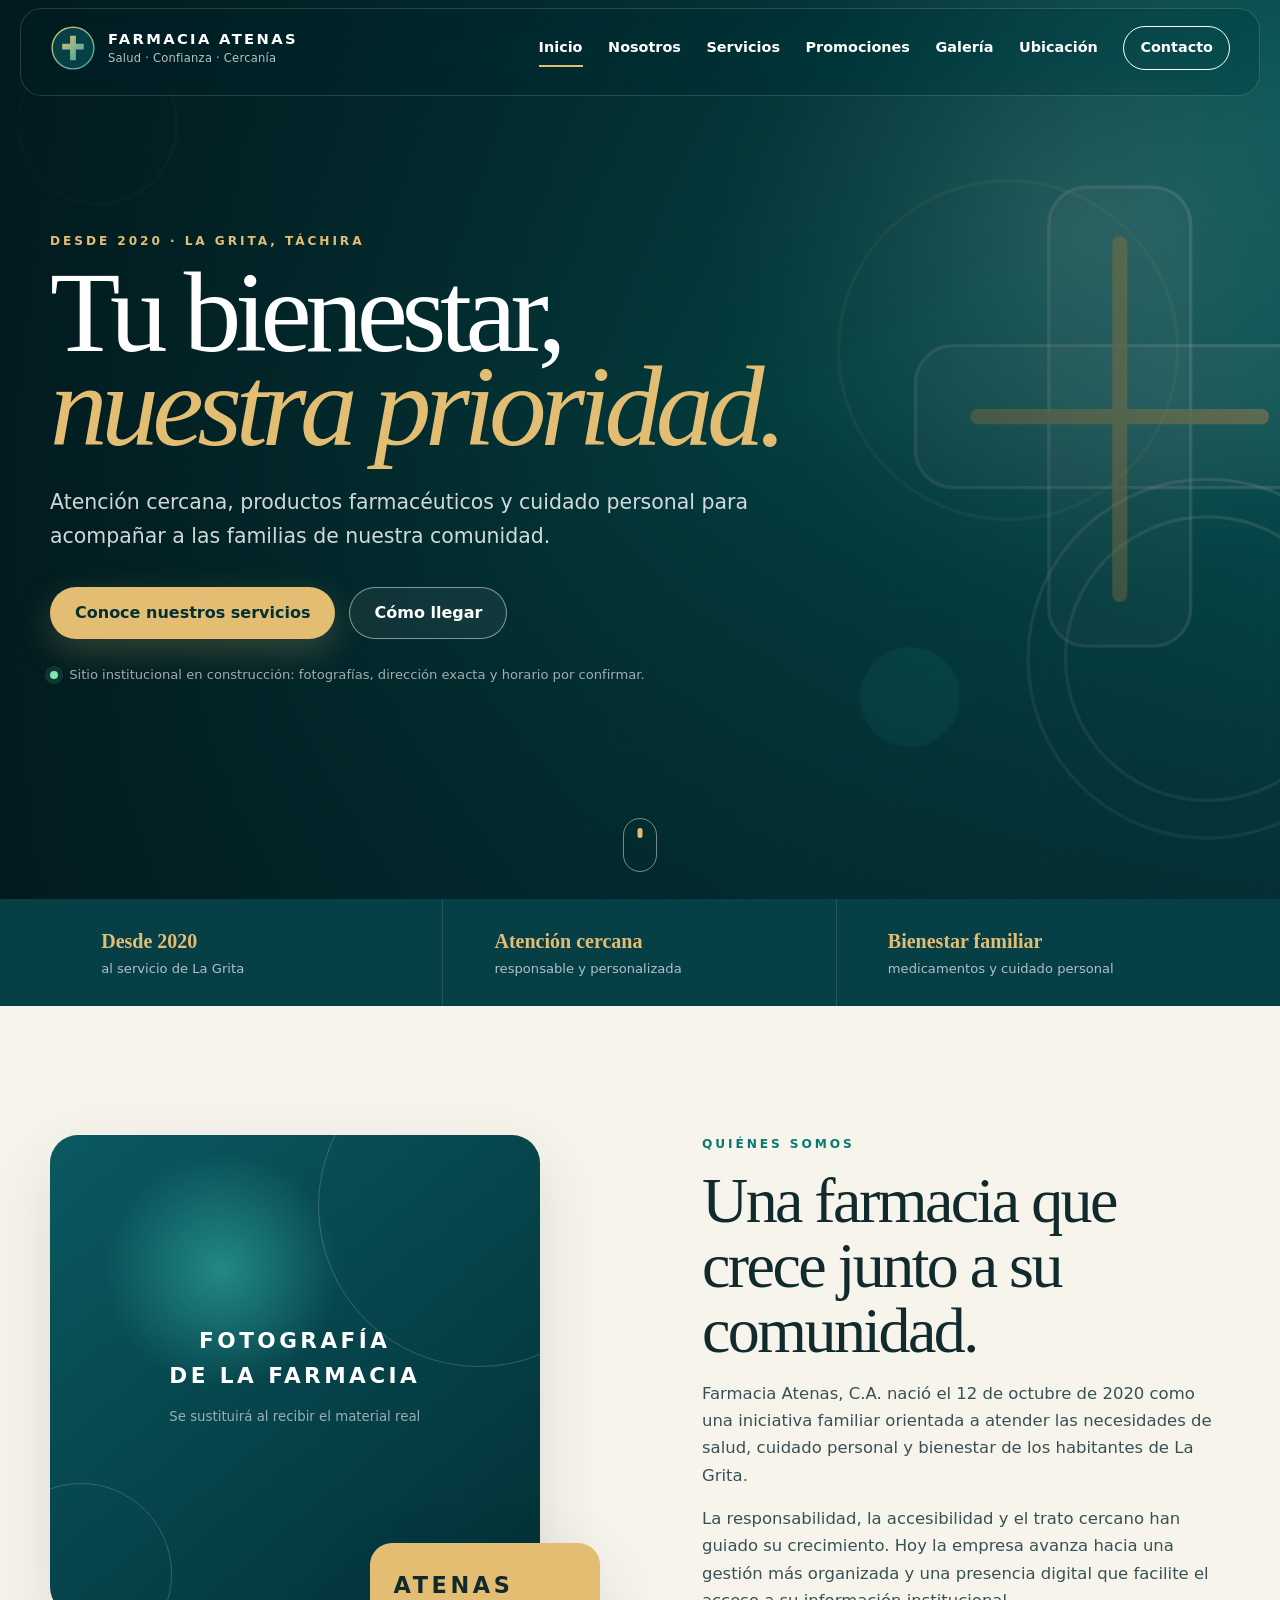
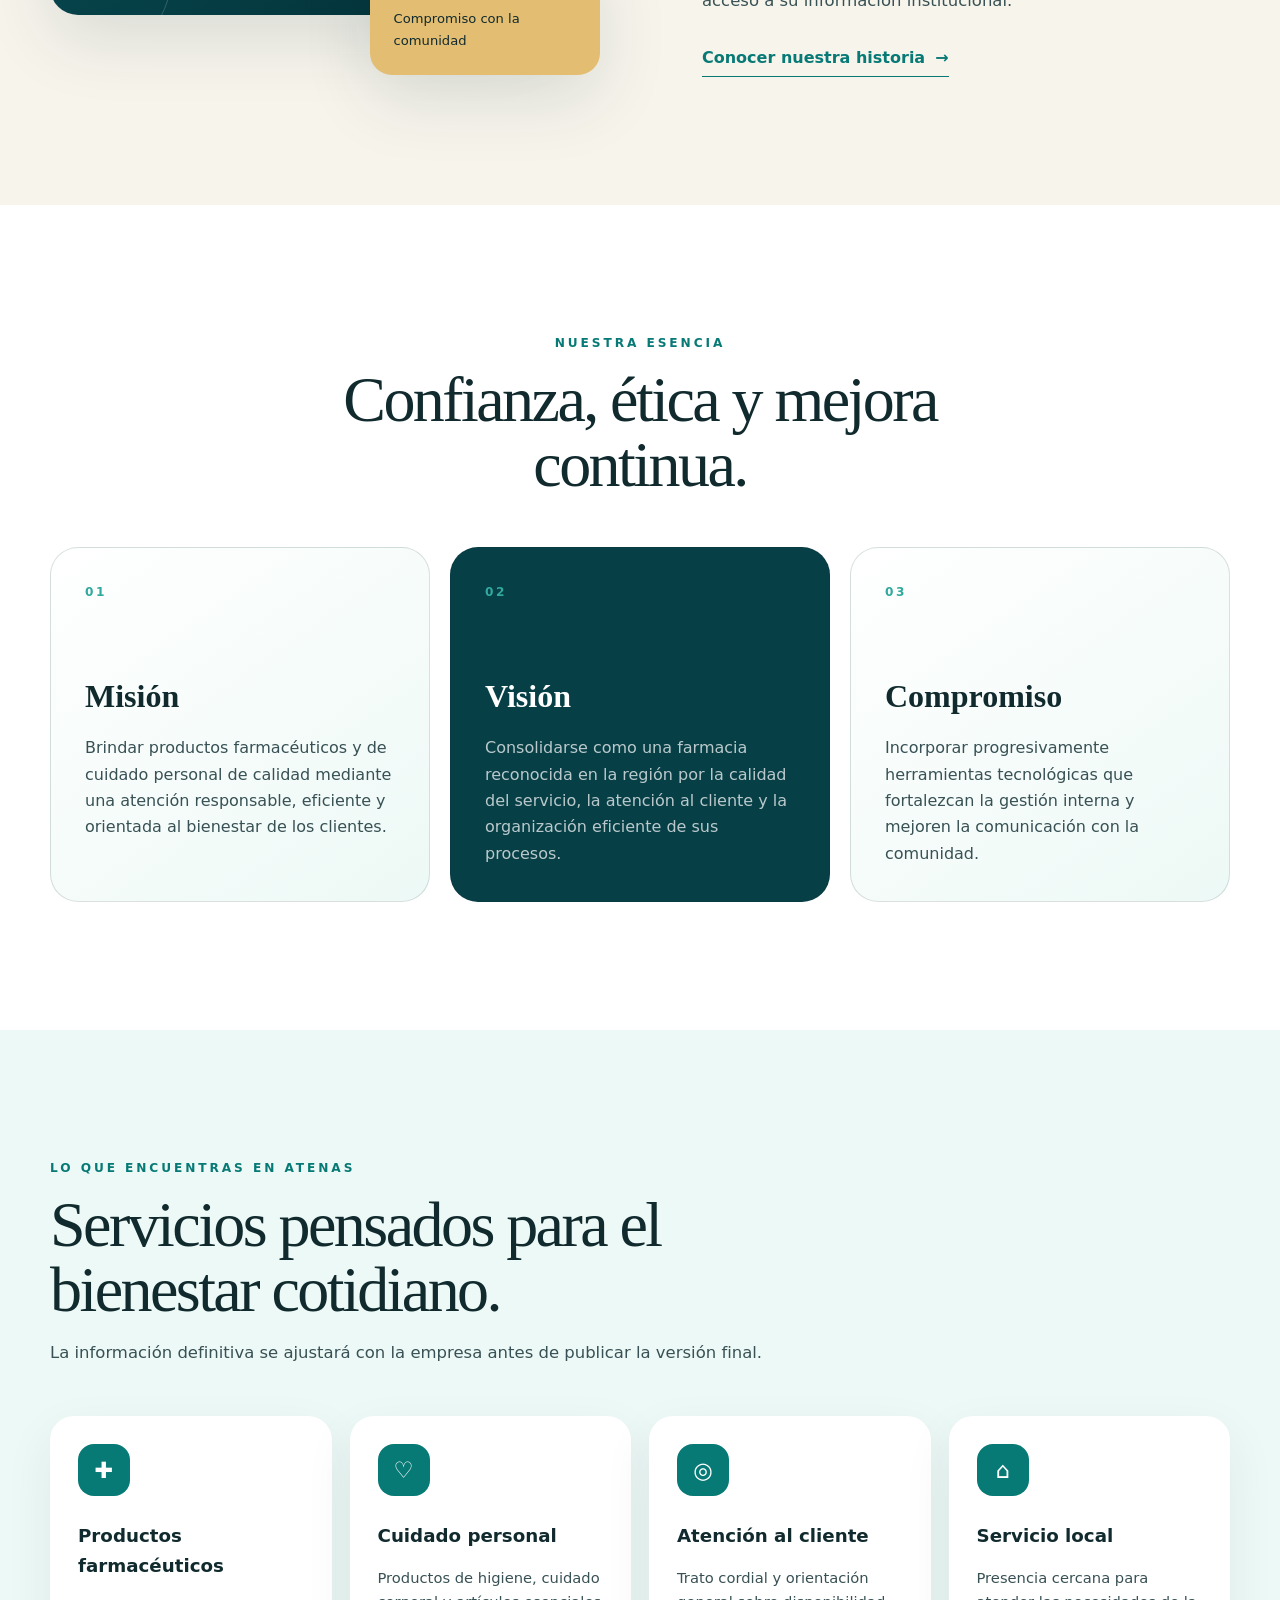
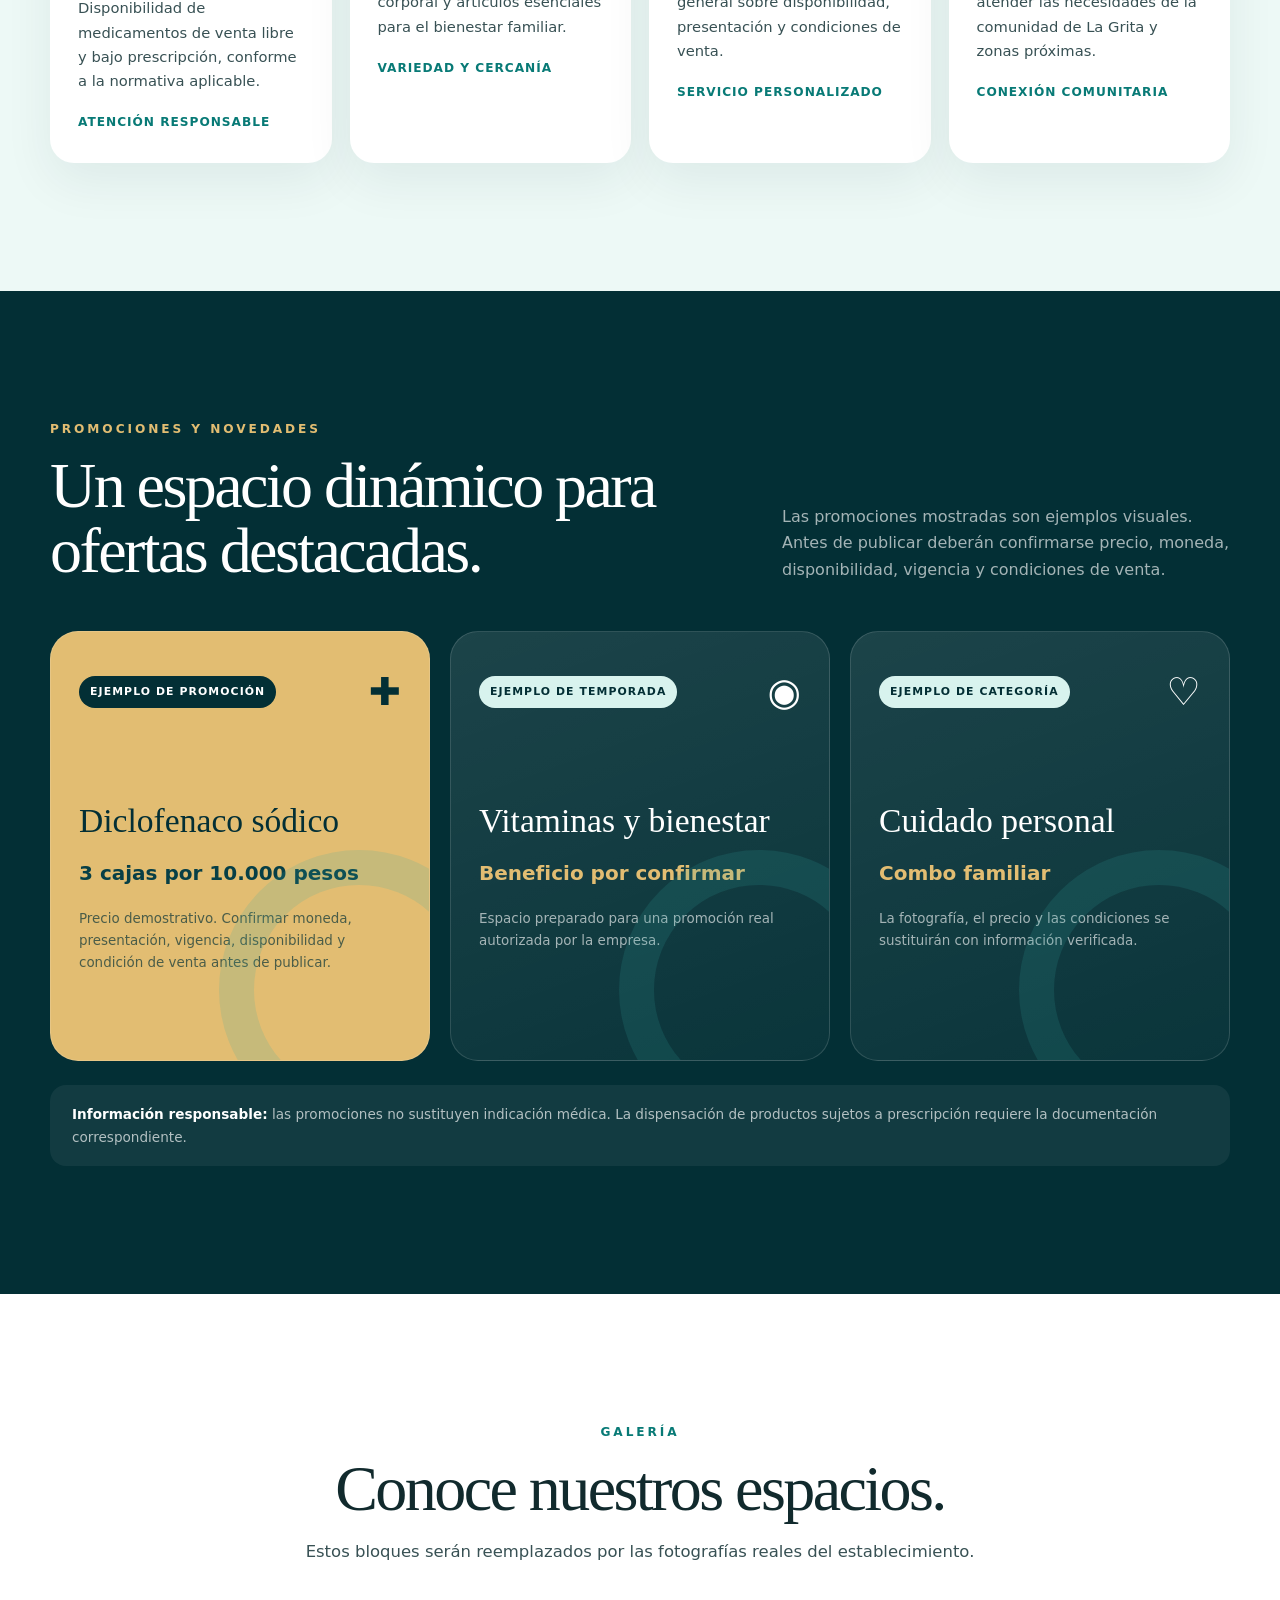
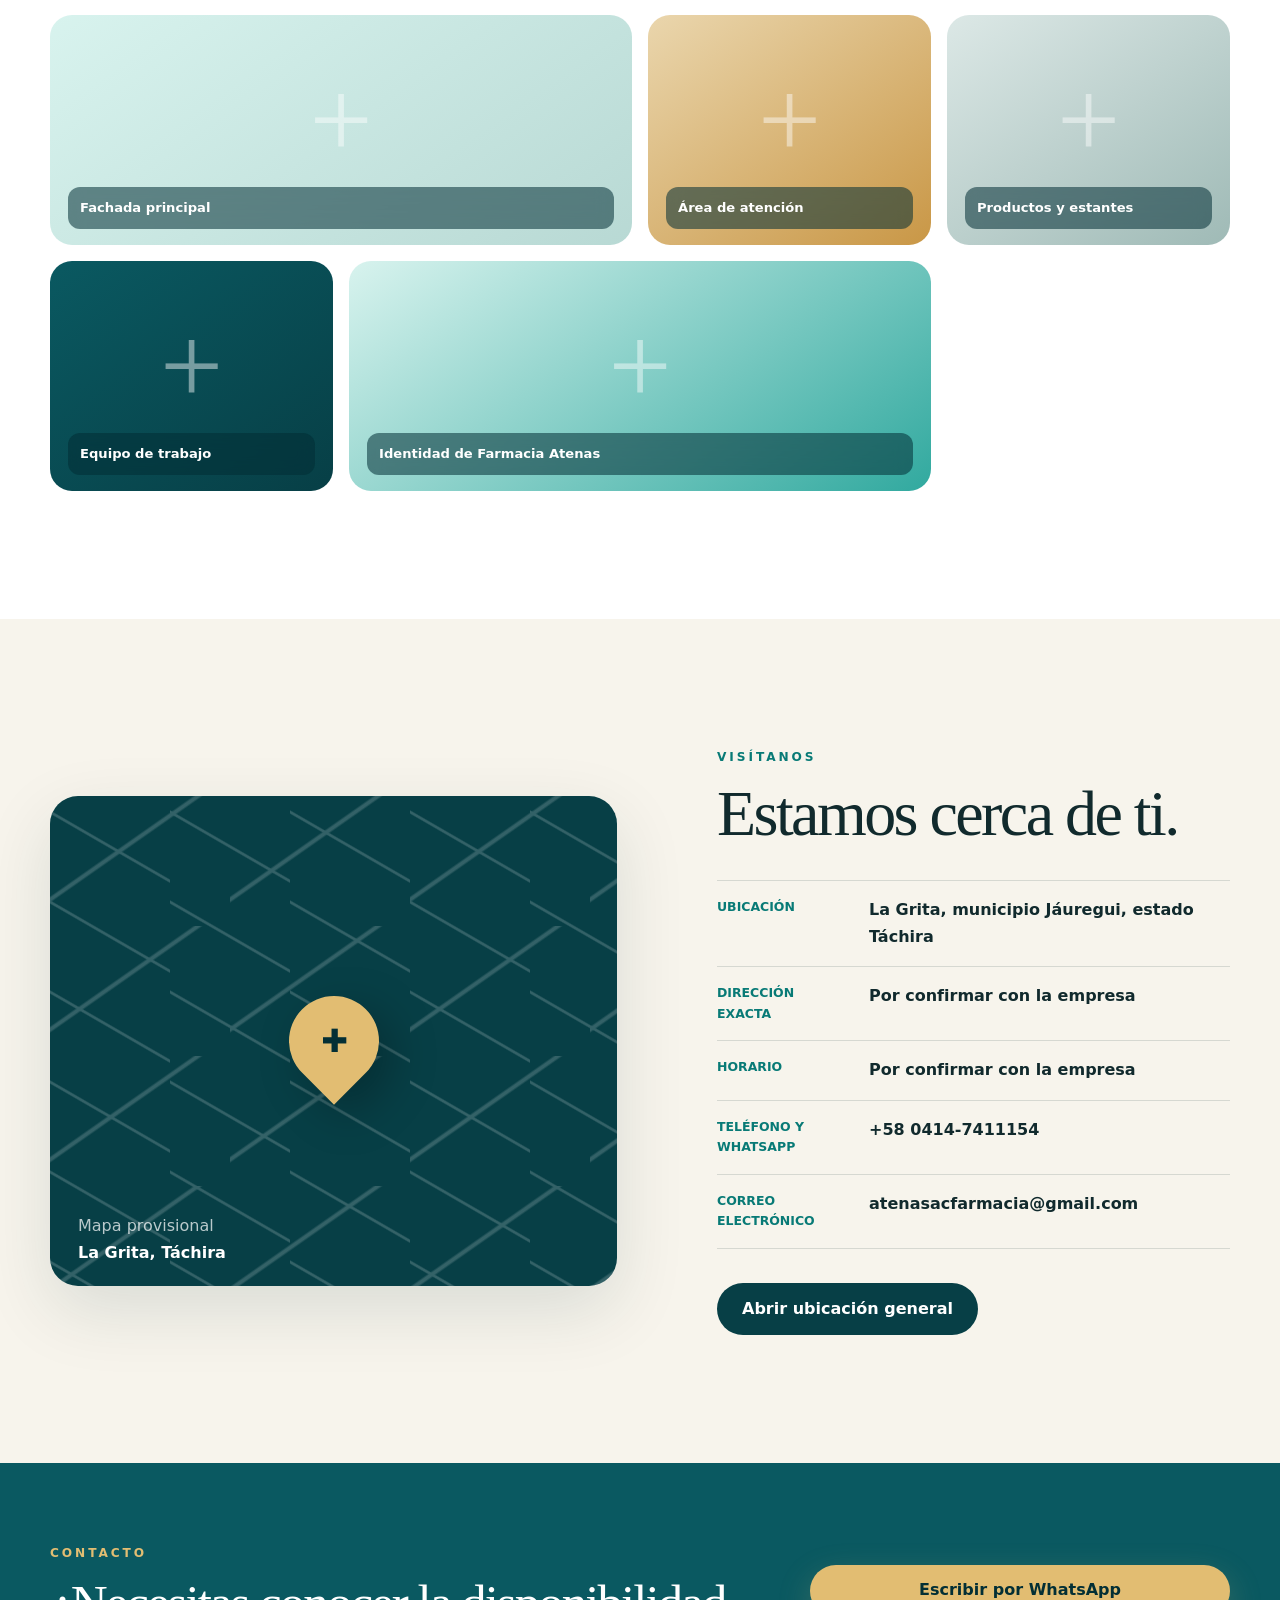
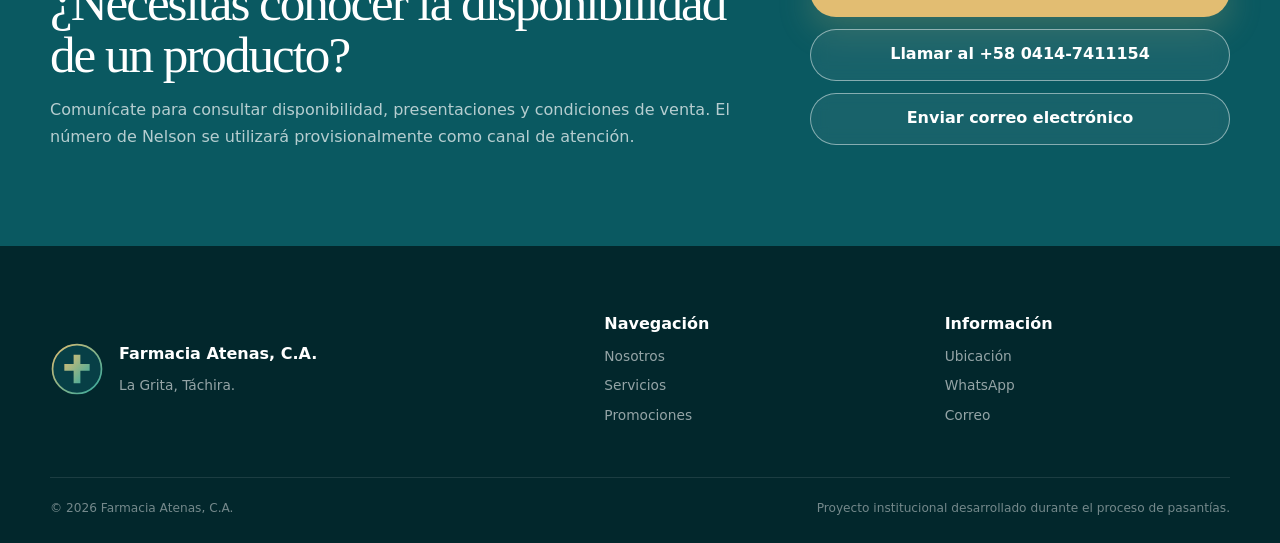
==== index.html @ 173d60fc "Construir sitio institucional de Farmacia Atenas" ====
<!doctype html>
<html lang="es">
  <head>
    <meta charset="UTF-8" />
    <meta name="viewport" content="width=device-width, initial-scale=1.0" />
    <meta name="theme-color" content="#073f46" />
    <meta name="description" content="Sitio institucional de Farmacia Atenas, C.A., atención cercana y productos para la salud y el bienestar en La Grita, Táchira." />
    <meta property="og:title" content="Farmacia Atenas, C.A." />
    <meta property="og:description" content="Salud, confianza y atención cerca de ti." />
    <meta property="og:type" content="website" />
    <meta property="og:image" content="assets/hero-placeholder.svg" />
    <link rel="icon" href="assets/favicon.svg" type="image/svg+xml" />
    <link rel="manifest" href="manifest.webmanifest" />
    <link rel="stylesheet" href="css/styles.css" />
    <script type="module" src="js/main.js"></script>
    <title>Farmacia Atenas, C.A. | La Grita, Táchira</title>
  </head>
  <body>
    <a class="skip-link" href="#contenido">Saltar al contenido</a>

    <header class="site-header" id="siteHeader">
      <div class="nav-shell container">
        <a class="brand" href="#inicio" aria-label="Farmacia Atenas, inicio">
          <img src="assets/logo.svg" alt="" width="46" height="46" />
          <span>
            <strong>FARMACIA ATENAS</strong>
            <small>Salud · Confianza · Cercanía</small>
          </span>
        </a>

        <button class="menu-toggle" id="menuToggle" type="button" aria-expanded="false" aria-controls="mainNav">
          <span class="sr-only">Abrir menú</span>
          <span></span><span></span><span></span>
        </button>

        <nav class="main-nav" id="mainNav" aria-label="Navegación principal">
          <a href="#inicio">Inicio</a>
          <a href="#nosotros">Nosotros</a>
          <a href="#servicios">Servicios</a>
          <a href="#promociones">Promociones</a>
          <a href="#galeria">Galería</a>
          <a href="#ubicacion">Ubicación</a>
          <a class="nav-cta" href="#contacto">Contacto</a>
        </nav>
      </div>
    </header>

    <main id="contenido">
      <section class="hero" id="inicio" aria-labelledby="heroTitle">
        <video class="hero-video" id="heroVideo" muted loop playsinline aria-hidden="true"></video>
        <img class="hero-poster" id="heroPoster" src="assets/hero-placeholder.svg" alt="Composición visual provisional para la portada de Farmacia Atenas" />
        <div class="hero-overlay"></div>
        <div class="hero-orb hero-orb-one"></div>
        <div class="hero-orb hero-orb-two"></div>

        <div class="hero-content container reveal">
          <p class="eyebrow">DESDE 2020 · LA GRITA, TÁCHIRA</p>
          <h1 id="heroTitle">Tu bienestar,<br /><em>nuestra prioridad.</em></h1>
          <p class="hero-copy">
            Atención cercana, productos farmacéuticos y cuidado personal para acompañar a las familias de nuestra comunidad.
          </p>
          <div class="hero-actions">
            <a class="button button-primary" href="#servicios">Conoce nuestros servicios</a>
            <a class="button button-ghost" href="#ubicacion">Cómo llegar</a>
          </div>
          <p class="hero-note"><span class="live-dot"></span> Sitio institucional en construcción: fotografías, dirección exacta y horario por confirmar.</p>
        </div>

        <a class="scroll-indicator" href="#confianza" aria-label="Continuar al contenido">
          <span></span>
        </a>
      </section>

      <section class="trust-strip" id="confianza" aria-label="Datos destacados">
        <div class="container trust-grid">
          <div><strong>Desde 2020</strong><span>al servicio de La Grita</span></div>
          <div><strong>Atención cercana</strong><span>responsable y personalizada</span></div>
          <div><strong>Bienestar familiar</strong><span>medicamentos y cuidado personal</span></div>
        </div>
      </section>

      <section class="section about" id="nosotros">
        <div class="container split-layout">
          <div class="about-visual reveal" aria-label="Espacio reservado para fotografía de la farmacia">
            <div class="visual-card visual-card-main">
              <span>FOTOGRAFÍA<br />DE LA FARMACIA</span>
              <small>Se sustituirá al recibir el material real</small>
            </div>
            <div class="visual-badge">
              <strong>ATENAS</strong>
              <span>Compromiso con la comunidad</span>
            </div>
          </div>

          <div class="section-copy reveal">
            <p class="eyebrow dark">QUIÉNES SOMOS</p>
            <h2>Una farmacia que crece junto a su comunidad.</h2>
            <p>
              Farmacia Atenas, C.A. nació el 12 de octubre de 2020 como una iniciativa familiar orientada a atender las necesidades de salud, cuidado personal y bienestar de los habitantes de La Grita.
            </p>
            <p>
              La responsabilidad, la accesibilidad y el trato cercano han guiado su crecimiento. Hoy la empresa avanza hacia una gestión más organizada y una presencia digital que facilite el acceso a su información institucional.
            </p>
            <a class="text-link" href="#historia">Conocer nuestra historia <span aria-hidden="true">→</span></a>
          </div>
        </div>
      </section>

      <section class="section story-section" id="historia">
        <div class="container">
          <div class="section-heading centered reveal">
            <p class="eyebrow dark">NUESTRA ESENCIA</p>
            <h2>Confianza, ética y mejora continua.</h2>
          </div>
          <div class="values-grid">
            <article class="value-card reveal">
              <span class="card-number">01</span>
              <h3>Misión</h3>
              <p>Brindar productos farmacéuticos y de cuidado personal de calidad mediante una atención responsable, eficiente y orientada al bienestar de los clientes.</p>
            </article>
            <article class="value-card reveal">
              <span class="card-number">02</span>
              <h3>Visión</h3>
              <p>Consolidarse como una farmacia reconocida en la región por la calidad del servicio, la atención al cliente y la organización eficiente de sus procesos.</p>
            </article>
            <article class="value-card reveal">
              <span class="card-number">03</span>
              <h3>Compromiso</h3>
              <p>Incorporar progresivamente herramientas tecnológicas que fortalezcan la gestión interna y mejoren la comunicación con la comunidad.</p>
            </article>
          </div>
        </div>
      </section>

      <section class="section services" id="servicios">
        <div class="container">
          <div class="section-heading reveal">
            <p class="eyebrow dark">LO QUE ENCUENTRAS EN ATENAS</p>
            <h2>Servicios pensados para el bienestar cotidiano.</h2>
            <p>La información definitiva se ajustará con la empresa antes de publicar la versión final.</p>
          </div>

          <div class="service-grid">
            <article class="service-card reveal">
              <div class="service-icon" aria-hidden="true">✚</div>
              <h3>Productos farmacéuticos</h3>
              <p>Disponibilidad de medicamentos de venta libre y bajo prescripción, conforme a la normativa aplicable.</p>
              <span>Atención responsable</span>
            </article>
            <article class="service-card reveal">
              <div class="service-icon" aria-hidden="true">♡</div>
              <h3>Cuidado personal</h3>
              <p>Productos de higiene, cuidado corporal y artículos esenciales para el bienestar familiar.</p>
              <span>Variedad y cercanía</span>
            </article>
            <article class="service-card reveal">
              <div class="service-icon" aria-hidden="true">◎</div>
              <h3>Atención al cliente</h3>
              <p>Trato cordial y orientación general sobre disponibilidad, presentación y condiciones de venta.</p>
              <span>Servicio personalizado</span>
            </article>
            <article class="service-card reveal">
              <div class="service-icon" aria-hidden="true">⌂</div>
              <h3>Servicio local</h3>
              <p>Presencia cercana para atender las necesidades de la comunidad de La Grita y zonas próximas.</p>
              <span>Conexión comunitaria</span>
            </article>
          </div>
        </div>
      </section>

      <section class="section promotions" id="promociones">
        <div class="container">
          <div class="promo-heading reveal">
            <div>
              <p class="eyebrow">PROMOCIONES Y NOVEDADES</p>
              <h2>Un espacio dinámico para ofertas destacadas.</h2>
            </div>
            <p>Las promociones mostradas son ejemplos visuales. Antes de publicar deberán confirmarse precio, moneda, disponibilidad, vigencia y condiciones de venta.</p>
          </div>

          <div class="promo-grid" id="promoGrid" aria-live="polite"></div>

          <div class="promo-disclaimer reveal">
            <strong>Información responsable:</strong> las promociones no sustituyen indicación médica. La dispensación de productos sujetos a prescripción requiere la documentación correspondiente.
          </div>
        </div>
      </section>

      <section class="section gallery" id="galeria">
        <div class="container">
          <div class="section-heading centered reveal">
            <p class="eyebrow dark">GALERÍA</p>
            <h2>Conoce nuestros espacios.</h2>
            <p>Estos bloques serán reemplazados por las fotografías reales del establecimiento.</p>
          </div>
          <div class="gallery-grid">
            <figure class="gallery-item gallery-item-wide reveal"><span>Fachada principal</span></figure>
            <figure class="gallery-item reveal"><span>Área de atención</span></figure>
            <figure class="gallery-item reveal"><span>Productos y estantes</span></figure>
            <figure class="gallery-item reveal"><span>Equipo de trabajo</span></figure>
            <figure class="gallery-item gallery-item-wide reveal"><span>Identidad de Farmacia Atenas</span></figure>
          </div>
        </div>
      </section>

      <section class="section location" id="ubicacion">
        <div class="container location-grid">
          <div class="map-card reveal">
            <div class="map-lines"></div>
            <div class="map-pin" aria-hidden="true"><span>✚</span></div>
            <p>Mapa provisional<br /><strong>La Grita, Táchira</strong></p>
          </div>
          <div class="section-copy reveal">
            <p class="eyebrow dark">VISÍTANOS</p>
            <h2>Estamos cerca de ti.</h2>
            <div class="contact-list">
              <div><span>Ubicación</span><strong>La Grita, municipio Jáuregui, estado Táchira</strong></div>
              <div><span>Dirección exacta</span><strong>Por confirmar con la empresa</strong></div>
              <div><span>Horario</span><strong>Por confirmar con la empresa</strong></div>
              <div><span>Teléfono y WhatsApp</span><strong>+58 0414-7411154</strong></div>
              <div><span>Correo electrónico</span><strong>atenasacfarmacia@gmail.com</strong></div>
            </div>
            <a class="button button-dark" href="https://www.google.com/maps/search/?api=1&query=La+Grita+Tachira" target="_blank" rel="noopener noreferrer">Abrir ubicación general</a>
          </div>
        </div>
      </section>

      <section class="contact-cta" id="contacto">
        <div class="container contact-cta-inner reveal">
          <div>
            <p class="eyebrow">CONTACTO</p>
            <h2>¿Necesitas conocer la disponibilidad de un producto?</h2>
            <p>Comunícate para consultar disponibilidad, presentaciones y condiciones de venta. El número de Nelson se utilizará provisionalmente como canal de atención.</p>
          </div>
          <div class="contact-actions">
            <a class="button button-primary" href="https://wa.me/584147411154?text=Hola%20Farmacia%20Atenas%2C%20deseo%20consultar%20la%20disponibilidad%20de%20un%20producto." target="_blank" rel="noopener noreferrer">Escribir por WhatsApp</a>
            <a class="button button-ghost" href="tel:+584147411154">Llamar al +58 0414-7411154</a>
            <a class="button button-ghost" href="mailto:atenasacfarmacia@gmail.com">Enviar correo electrónico</a>
          </div>
        </div>
      </section>
    </main>

    <footer class="site-footer">
      <div class="container footer-grid">
        <div class="footer-brand">
          <img src="assets/logo.svg" alt="" width="54" height="54" />
          <div><strong>Farmacia Atenas, C.A.</strong><span>La Grita, Táchira.</span></div>
        </div>
        <div>
          <strong>Navegación</strong>
          <a href="#nosotros">Nosotros</a><a href="#servicios">Servicios</a><a href="#promociones">Promociones</a>
        </div>
        <div>
          <strong>Información</strong>
          <a href="#ubicacion">Ubicación</a><a href="https://wa.me/584147411154" target="_blank" rel="noopener noreferrer">WhatsApp</a><a href="mailto:atenasacfarmacia@gmail.com">Correo</a>
        </div>
      </div>
      <div class="container footer-bottom">
        <span>© <span id="currentYear"></span> Farmacia Atenas, C.A.</span>
        <span>Proyecto institucional desarrollado durante el proceso de pasantías.</span>
      </div>
    </footer>

  </body>
</html>
---- css/styles.css ----
:root {
  --ink: #112a2d;
  --ink-soft: #385154;
  --green-950: #032f35;
  --green-900: #073f46;
  --green-800: #0a5961;
  --green-700: #087a76;
  --green-500: #31a99f;
  --mint: #d8f3ee;
  --mint-soft: #edf9f6;
  --cream: #f7f4ec;
  --gold: #e2bd72;
  --white: #ffffff;
  --line: rgba(17, 42, 45, 0.14);
  --shadow: 0 24px 70px rgba(3, 47, 53, 0.12);
  --radius: 28px;
  --container: min(1180px, calc(100% - 40px));
}

* { box-sizing: border-box; }
html { scroll-behavior: smooth; }
body {
  margin: 0;
  color: var(--ink);
  background: var(--cream);
  font-family: Inter, ui-sans-serif, system-ui, -apple-system, BlinkMacSystemFont, "Segoe UI", sans-serif;
  line-height: 1.65;
  -webkit-font-smoothing: antialiased;
}
img, video { display: block; max-width: 100%; }
a { color: inherit; text-decoration: none; }
button, input, textarea { font: inherit; }
button { color: inherit; }

.container { width: var(--container); margin-inline: auto; }
.sr-only { position: absolute; width: 1px; height: 1px; padding: 0; margin: -1px; overflow: hidden; clip: rect(0, 0, 0, 0); white-space: nowrap; border: 0; }
.skip-link { position: fixed; left: 16px; top: -60px; z-index: 1000; padding: 10px 16px; background: var(--white); color: var(--green-950); border-radius: 10px; transition: top .2s; }
.skip-link:focus { top: 16px; }

.site-header {
  position: fixed;
  inset: 0 0 auto;
  z-index: 100;
  padding: 18px 0;
  color: var(--white);
  transition: background .3s ease, box-shadow .3s ease, padding .3s ease;
}
.site-header::before {
  content: "";
  position: absolute;
  inset: 8px max(12px, calc((100vw - 1240px) / 2)) 0;
  z-index: -1;
  border: 1px solid rgba(255, 255, 255, .15);
  border-radius: 22px;
  background: rgba(4, 31, 35, .20);
  backdrop-filter: blur(18px) saturate(120%);
  -webkit-backdrop-filter: blur(18px) saturate(120%);
  transition: all .3s ease;
}
.site-header.scrolled { padding: 8px 0; color: var(--ink); }
.site-header.scrolled::before { inset: 0; border-radius: 0; border: 0; background: rgba(247, 244, 236, .94); box-shadow: 0 10px 30px rgba(3, 47, 53, .08); }
.nav-shell { min-height: 60px; display: flex; align-items: center; justify-content: space-between; gap: 28px; }
.brand { display: inline-flex; align-items: center; gap: 12px; min-width: max-content; }
.brand img { width: 46px; height: 46px; }
.brand span { display: grid; line-height: 1.15; }
.brand strong { font-size: .92rem; letter-spacing: .16em; }
.brand small { margin-top: 4px; opacity: .72; font-size: .72rem; letter-spacing: .02em; }
.main-nav { display: flex; align-items: center; gap: clamp(14px, 2vw, 26px); font-size: .9rem; font-weight: 650; }
.main-nav a { position: relative; padding: 10px 0; }
.main-nav a:not(.nav-cta)::after { content: ""; position: absolute; left: 0; right: 100%; bottom: 3px; height: 2px; background: var(--gold); transition: right .25s ease; }
.main-nav a:hover::after, .main-nav a:focus-visible::after, .main-nav a.active::after { right: 0; }
.nav-cta { padding: 9px 16px !important; border: 1px solid currentColor; border-radius: 999px; }
.menu-toggle { display: none; width: 44px; height: 44px; border: 1px solid currentColor; border-radius: 12px; background: transparent; align-items: center; justify-content: center; flex-direction: column; gap: 5px; }
.menu-toggle span:not(.sr-only) { width: 20px; height: 2px; background: currentColor; transition: transform .2s, opacity .2s; }

.hero {
  position: relative;
  min-height: 100svh;
  display: grid;
  align-items: center;
  overflow: hidden;
  isolation: isolate;
  color: var(--white);
  background: var(--green-950);
}
.hero-video, .hero-poster, .hero-overlay { position: absolute; inset: 0; width: 100%; height: 100%; }
.hero-video, .hero-poster { object-fit: cover; }
.hero-video { z-index: -4; opacity: 0; transition: opacity .8s ease; }
.hero-video.ready { opacity: 1; }
.hero-poster { z-index: -5; }
.hero-overlay { z-index: -3; background: linear-gradient(90deg, rgba(2, 25, 29, .96) 0%, rgba(2, 35, 39, .80) 45%, rgba(2, 35, 39, .45) 100%), linear-gradient(0deg, rgba(2, 25, 29, .52), transparent 55%); }
.hero-orb { position: absolute; z-index: -2; border-radius: 50%; filter: blur(1px); opacity: .6; animation: float 8s ease-in-out infinite; }
.hero-orb-one { width: 340px; height: 340px; right: 8%; top: 20%; border: 1px solid rgba(226, 189, 114, .35); }
.hero-orb-two { width: 100px; height: 100px; right: 25%; bottom: 17%; background: rgba(49, 169, 159, .15); animation-delay: -3s; }
.hero-content { padding-top: 120px; padding-bottom: 90px; }
.eyebrow { margin: 0 0 14px; color: var(--gold); font-size: .76rem; font-weight: 800; letter-spacing: .24em; }
.eyebrow.dark { color: var(--green-700); }
.hero h1 { max-width: 860px; margin: 0; font-family: Georgia, "Times New Roman", serif; font-size: clamp(4rem, 9vw, 8.4rem); font-weight: 400; line-height: .82; letter-spacing: -.055em; }
.hero h1 em { color: var(--gold); font-weight: 400; }
.hero-copy { max-width: 700px; margin: 32px 0 0; font-size: clamp(1rem, 1.6vw, 1.28rem); color: rgba(255, 255, 255, .82); }
.hero-actions { display: flex; flex-wrap: wrap; gap: 14px; margin-top: 34px; }
.button { display: inline-flex; align-items: center; justify-content: center; min-height: 52px; padding: 0 24px; border: 1px solid transparent; border-radius: 999px; font-weight: 800; cursor: pointer; transition: transform .2s ease, box-shadow .2s ease, background .2s ease; }
.button:hover { transform: translateY(-2px); }
.button-primary { color: var(--green-950); background: var(--gold); box-shadow: 0 12px 34px rgba(226, 189, 114, .22); }
.button-ghost { color: var(--white); border-color: rgba(255, 255, 255, .48); background: rgba(255, 255, 255, .06); backdrop-filter: blur(8px); }
.button-dark { color: var(--white); background: var(--green-900); }
.hero-note { margin-top: 25px; color: rgba(255, 255, 255, .62); font-size: .82rem; }
.live-dot { display: inline-block; width: 8px; height: 8px; margin-right: 7px; border-radius: 50%; background: #7ce9b4; box-shadow: 0 0 0 5px rgba(124, 233, 180, .12); }
.scroll-indicator { position: absolute; left: 50%; bottom: 28px; width: 34px; height: 54px; border: 1px solid rgba(255, 255, 255, .45); border-radius: 999px; transform: translateX(-50%); }
.scroll-indicator span { position: absolute; top: 9px; left: 50%; width: 5px; height: 10px; border-radius: 8px; background: var(--gold); transform: translateX(-50%); animation: scroll 1.8s ease-in-out infinite; }

.trust-strip { position: relative; z-index: 3; margin-top: -1px; color: var(--white); background: var(--green-900); }
.trust-grid { display: grid; grid-template-columns: repeat(3, 1fr); }
.trust-grid div { padding: 26px clamp(20px, 4vw, 55px); border-right: 1px solid rgba(255, 255, 255, .12); }
.trust-grid div:last-child { border-right: 0; }
.trust-grid strong, .trust-grid span { display: block; }
.trust-grid strong { color: var(--gold); font-family: Georgia, serif; font-size: 1.25rem; }
.trust-grid span { color: rgba(255, 255, 255, .68); font-size: .82rem; }

.section { padding: clamp(80px, 10vw, 135px) 0; }
.split-layout { display: grid; grid-template-columns: 1.02fr .98fr; align-items: center; gap: clamp(55px, 8vw, 110px); }
.about { background: var(--cream); }
.about-visual { position: relative; min-height: 540px; }
.visual-card { position: absolute; display: grid; place-content: center; text-align: center; border-radius: var(--radius); }
.visual-card-main { inset: 0 60px 60px 0; overflow: hidden; color: var(--white); background: radial-gradient(circle at 35% 28%, rgba(49, 169, 159, .65), transparent 25%), linear-gradient(140deg, #0a5961, #032f35); box-shadow: var(--shadow); }
.visual-card-main::before, .visual-card-main::after { content: ""; position: absolute; border-radius: 50%; border: 1px solid rgba(255, 255, 255, .18); }
.visual-card-main::before { width: 320px; height: 320px; right: -100px; top: -90px; }
.visual-card-main::after { width: 180px; height: 180px; left: -60px; bottom: -50px; }
.visual-card-main span { position: relative; font-size: 1.35rem; font-weight: 800; letter-spacing: .16em; }
.visual-card-main small { position: relative; margin-top: 12px; opacity: .58; }
.visual-badge { position: absolute; right: 0; bottom: 0; width: 230px; padding: 24px; border-radius: 22px; background: var(--gold); box-shadow: var(--shadow); }
.visual-badge strong, .visual-badge span { display: block; }
.visual-badge strong { font-size: 1.4rem; letter-spacing: .16em; }
.visual-badge span { margin-top: 4px; font-size: .82rem; }
.section-copy h2, .section-heading h2, .promo-heading h2, .contact-cta h2 { margin: 0; font-family: Georgia, "Times New Roman", serif; font-size: clamp(2.5rem, 5vw, 4.8rem); font-weight: 400; line-height: 1.02; letter-spacing: -.04em; }
.section-copy > p:not(.eyebrow), .section-heading > p:not(.eyebrow) { color: var(--ink-soft); font-size: 1.03rem; }
.text-link { display: inline-flex; gap: 10px; margin-top: 15px; padding-bottom: 4px; border-bottom: 1px solid var(--green-700); color: var(--green-700); font-weight: 800; }
.text-link span { transition: transform .2s ease; }
.text-link:hover span { transform: translateX(5px); }

.story-section { background: var(--white); }
.section-heading { max-width: 780px; margin-bottom: 50px; }
.section-heading.centered { margin-inline: auto; text-align: center; }
.values-grid { display: grid; grid-template-columns: repeat(3, 1fr); gap: 20px; }
.value-card { position: relative; min-height: 330px; padding: 34px; overflow: hidden; border: 1px solid var(--line); border-radius: var(--radius); background: linear-gradient(145deg, var(--white), var(--mint-soft)); }
.value-card:nth-child(2) { color: var(--white); background: var(--green-900); }
.value-card:nth-child(2) p { color: rgba(255, 255, 255, .72); }
.card-number { display: block; color: var(--green-500); font-size: .76rem; font-weight: 900; letter-spacing: .2em; }
.value-card h3 { margin: 68px 0 12px; font-family: Georgia, serif; font-size: 2rem; }
.value-card p { margin: 0; color: var(--ink-soft); }

.services { background: var(--mint-soft); }
.service-grid { display: grid; grid-template-columns: repeat(4, 1fr); gap: 18px; }
.service-card { padding: 28px; border-radius: 24px; background: var(--white); box-shadow: 0 18px 50px rgba(3, 47, 53, .07); transition: transform .25s ease, box-shadow .25s ease; }
.service-card:hover { transform: translateY(-8px); box-shadow: var(--shadow); }
.service-icon { width: 52px; height: 52px; display: grid; place-items: center; border-radius: 16px; color: var(--white); background: var(--green-700); font-size: 1.4rem; }
.service-card h3 { margin: 25px 0 10px; font-size: 1.14rem; }
.service-card p { color: var(--ink-soft); font-size: .92rem; }
.service-card span { color: var(--green-700); font-size: .76rem; font-weight: 850; letter-spacing: .08em; text-transform: uppercase; }

.promotions { color: var(--white); background: var(--green-950); }
.promo-heading { display: grid; grid-template-columns: 1.2fr .8fr; gap: 60px; align-items: end; margin-bottom: 48px; }
.promo-heading > p { margin: 0; color: rgba(255, 255, 255, .64); }
.promo-grid { display: grid; grid-template-columns: repeat(3, 1fr); gap: 20px; }
.promo-card { position: relative; min-height: 430px; padding: 28px; overflow: hidden; border: 1px solid rgba(255, 255, 255, .14); border-radius: var(--radius); background: linear-gradient(160deg, rgba(255, 255, 255, .10), rgba(255, 255, 255, .03)); }
.promo-card.featured { color: var(--green-950); background: var(--gold); }
.promo-card::after { content: ""; position: absolute; width: 210px; height: 210px; right: -70px; bottom: -70px; border-radius: 50%; border: 35px solid rgba(49, 169, 159, .16); }
.promo-top { display: flex; align-items: center; justify-content: space-between; gap: 12px; }
.promo-label { display: inline-flex; padding: 7px 11px; border-radius: 999px; color: var(--green-950); background: var(--mint); font-size: .68rem; font-weight: 900; letter-spacing: .1em; text-transform: uppercase; }
.promo-card.featured .promo-label { color: var(--white); background: var(--green-950); }
.promo-icon { font-size: 2.4rem; }
.promo-card h3 { margin: 70px 0 8px; font-family: Georgia, serif; font-size: 2.1rem; font-weight: 400; }
.promo-offer { margin: 0; color: var(--gold); font-size: 1.25rem; font-weight: 900; }
.promo-card.featured .promo-offer { color: var(--green-900); }
.promo-note { margin-top: 18px; color: rgba(255, 255, 255, .62); font-size: .84rem; }
.promo-card.featured .promo-note { color: rgba(3, 47, 53, .68); }
.promo-disclaimer { margin-top: 24px; padding: 18px 22px; border-radius: 16px; color: rgba(255, 255, 255, .68); background: rgba(255, 255, 255, .06); font-size: .85rem; }
.promo-disclaimer strong { color: var(--white); }

.gallery { background: var(--white); }
.gallery-grid { display: grid; grid-template-columns: repeat(4, 1fr); grid-auto-rows: 230px; gap: 16px; }
.gallery-item { position: relative; margin: 0; overflow: hidden; border-radius: 22px; background: linear-gradient(145deg, var(--mint), #b8d9d4); }
.gallery-item:nth-child(2) { background: linear-gradient(145deg, #ead6ad, #c99746); }
.gallery-item:nth-child(3) { background: linear-gradient(145deg, #dce8e6, #9fbab6); }
.gallery-item:nth-child(4) { background: linear-gradient(145deg, #0a5961, #073f46); }
.gallery-item:nth-child(5) { background: linear-gradient(145deg, #d8f3ee, #31a99f); }
.gallery-item::before { content: "+"; position: absolute; inset: 50% auto auto 50%; transform: translate(-50%, -55%); color: rgba(255, 255, 255, .45); font-family: Georgia, serif; font-size: 7rem; }
.gallery-item span { position: absolute; left: 18px; right: 18px; bottom: 16px; padding: 10px 12px; border-radius: 12px; color: var(--white); background: rgba(3, 47, 53, .55); backdrop-filter: blur(8px); font-size: .82rem; font-weight: 750; }
.gallery-item-wide { grid-column: span 2; }

.location { background: var(--cream); }
.location-grid { display: grid; grid-template-columns: 1.05fr .95fr; gap: clamp(50px, 8vw, 100px); align-items: center; }
.map-card { position: relative; min-height: 490px; display: grid; place-items: center; overflow: hidden; border-radius: var(--radius); color: var(--white); background: var(--green-900); box-shadow: var(--shadow); }
.map-lines { position: absolute; inset: 0; opacity: .18; background-image: linear-gradient(30deg, transparent 45%, #fff 46%, #fff 47%, transparent 48%), linear-gradient(-35deg, transparent 58%, #fff 59%, #fff 60%, transparent 61%); background-size: 120px 90px, 180px 130px; }
.map-pin { position: relative; width: 90px; height: 90px; display: grid; place-items: center; border-radius: 50% 50% 50% 0; transform: rotate(-45deg); color: var(--green-950); background: var(--gold); box-shadow: 0 20px 45px rgba(0, 0, 0, .25); }
.map-pin span { transform: rotate(45deg); font-size: 2rem; }
.map-card p { position: absolute; left: 28px; bottom: 20px; margin: 0; color: rgba(255, 255, 255, .72); }
.map-card strong { color: var(--white); }
.contact-list { display: grid; gap: 0; margin: 34px 0; border-top: 1px solid var(--line); }
.contact-list div { display: grid; grid-template-columns: 130px 1fr; gap: 22px; padding: 16px 0; border-bottom: 1px solid var(--line); }
.contact-list span { color: var(--green-700); font-size: .78rem; font-weight: 850; text-transform: uppercase; }

.contact-cta { padding: 80px 0; color: var(--white); background: var(--green-800); }
.contact-cta-inner { display: grid; grid-template-columns: 1.25fr .75fr; align-items: center; gap: 60px; }
.contact-cta h2 { font-size: clamp(2.2rem, 4vw, 4rem); }
.contact-cta p:not(.eyebrow) { color: rgba(255, 255, 255, .7); }
.contact-actions { display: grid; gap: 12px; }

.site-footer { padding: 65px 0 25px; color: var(--white); background: #02272c; }
.footer-grid { display: grid; grid-template-columns: 1.4fr .8fr .8fr; gap: 55px; }
.footer-brand { display: flex; align-items: center; gap: 15px; }
.footer-brand div, .footer-grid > div:not(.footer-brand) { display: grid; align-content: start; gap: 7px; }
.footer-brand span, .footer-grid a { color: rgba(255, 255, 255, .58); font-size: .86rem; }
.footer-grid a:hover { color: var(--gold); }
.footer-bottom { display: flex; justify-content: space-between; gap: 20px; margin-top: 50px; padding-top: 20px; border-top: 1px solid rgba(255, 255, 255, .10); color: rgba(255, 255, 255, .45); font-size: .76rem; }

.reveal { opacity: 0; transform: translateY(26px); transition: opacity .7s ease, transform .7s ease; }
.reveal.visible { opacity: 1; transform: none; }

@keyframes float { 0%, 100% { transform: translateY(0); } 50% { transform: translateY(-18px); } }
@keyframes scroll { 0% { opacity: 0; transform: translate(-50%, 0); } 40% { opacity: 1; } 100% { opacity: 0; transform: translate(-50%, 22px); } }

@media (max-width: 1050px) {
  .main-nav { position: fixed; top: 78px; left: 20px; right: 20px; display: grid; gap: 0; padding: 18px; border-radius: 20px; color: var(--ink); background: rgba(247, 244, 236, .98); box-shadow: var(--shadow); opacity: 0; pointer-events: none; transform: translateY(-12px); transition: opacity .2s, transform .2s; }
  .main-nav.open { opacity: 1; pointer-events: auto; transform: none; }
  .main-nav a { padding: 12px; }
  .nav-cta { margin-top: 6px; text-align: center; }
  .menu-toggle { display: flex; }
  .menu-toggle[aria-expanded="true"] span:nth-child(2) { transform: translateY(7px) rotate(45deg); }
  .menu-toggle[aria-expanded="true"] span:nth-child(3) { opacity: 0; }
  .menu-toggle[aria-expanded="true"] span:nth-child(4) { transform: translateY(-7px) rotate(-45deg); }
  .service-grid { grid-template-columns: repeat(2, 1fr); }
}

@media (max-width: 800px) {
  :root { --container: min(100% - 28px, 680px); }
  .site-header { padding-top: 10px; }
  .site-header::before { inset: 4px 8px 0; }
  .brand small { display: none; }
  .hero h1 { font-size: clamp(3.4rem, 17vw, 5.8rem); }
  .hero-content { padding-top: 130px; }
  .trust-grid, .split-layout, .promo-heading, .location-grid, .contact-cta-inner { grid-template-columns: 1fr; }
  .trust-grid div { border-right: 0; border-bottom: 1px solid rgba(255, 255, 255, .12); }
  .about-visual { min-height: 430px; }
  .values-grid, .promo-grid { grid-template-columns: 1fr; }
  .value-card { min-height: auto; }
  .value-card h3 { margin-top: 38px; }
  .promo-heading { gap: 20px; }
  .gallery-grid { grid-template-columns: repeat(2, 1fr); }
  .gallery-item-wide { grid-column: span 2; }
  .footer-grid { grid-template-columns: 1fr 1fr; }
  .footer-brand { grid-column: 1 / -1; }
  .footer-bottom { flex-direction: column; }
}

@media (max-width: 540px) {
  .section { padding: 76px 0; }
  .brand strong { font-size: .76rem; }
  .hero-actions, .contact-actions { align-items: stretch; flex-direction: column; }
  .hero-actions .button { width: 100%; }
  .service-grid, .gallery-grid { grid-template-columns: 1fr; }
  .gallery-item-wide { grid-column: span 1; }
  .contact-list div { grid-template-columns: 1fr; gap: 2px; }
  .footer-grid { grid-template-columns: 1fr; }
}

@media (prefers-reduced-motion: reduce) {
  html { scroll-behavior: auto; }
  *, *::before, *::after { animation-duration: .01ms !important; animation-iteration-count: 1 !important; transition-duration: .01ms !important; }
  .reveal { opacity: 1; transform: none; }
}
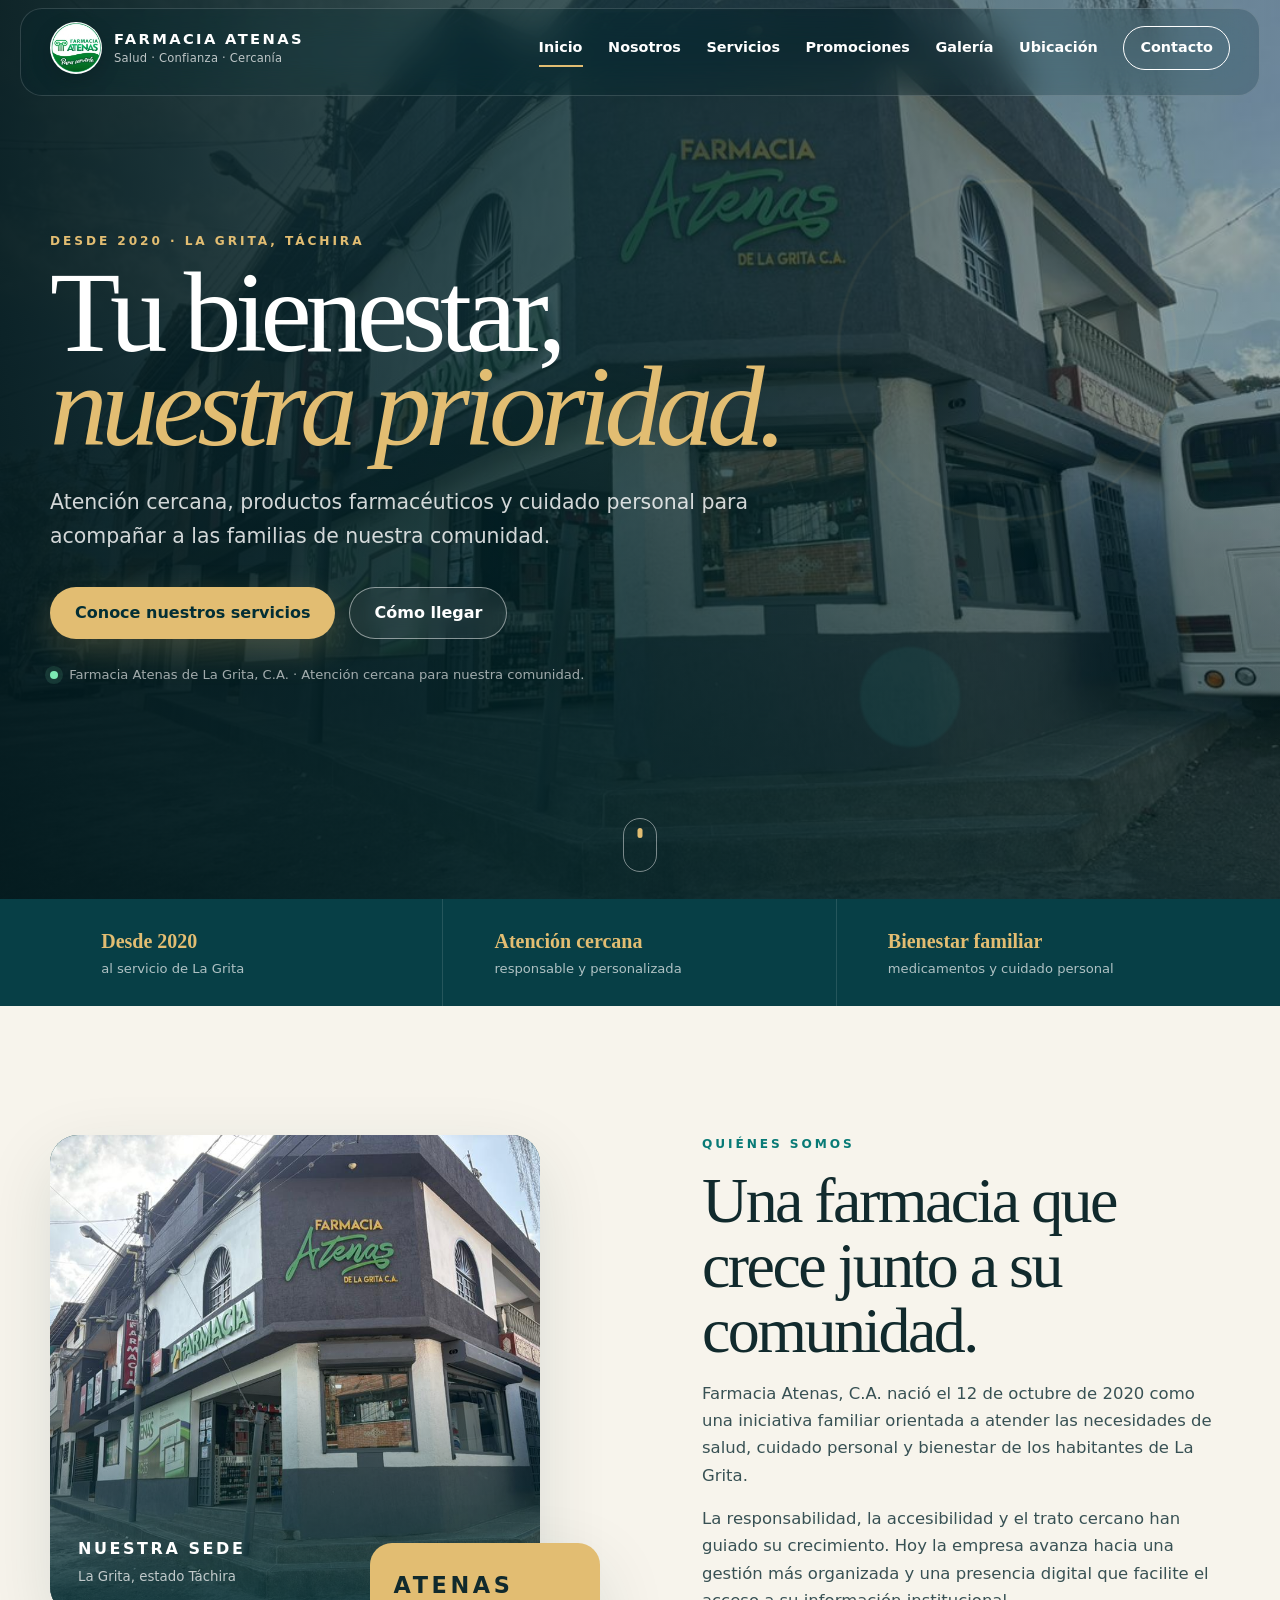
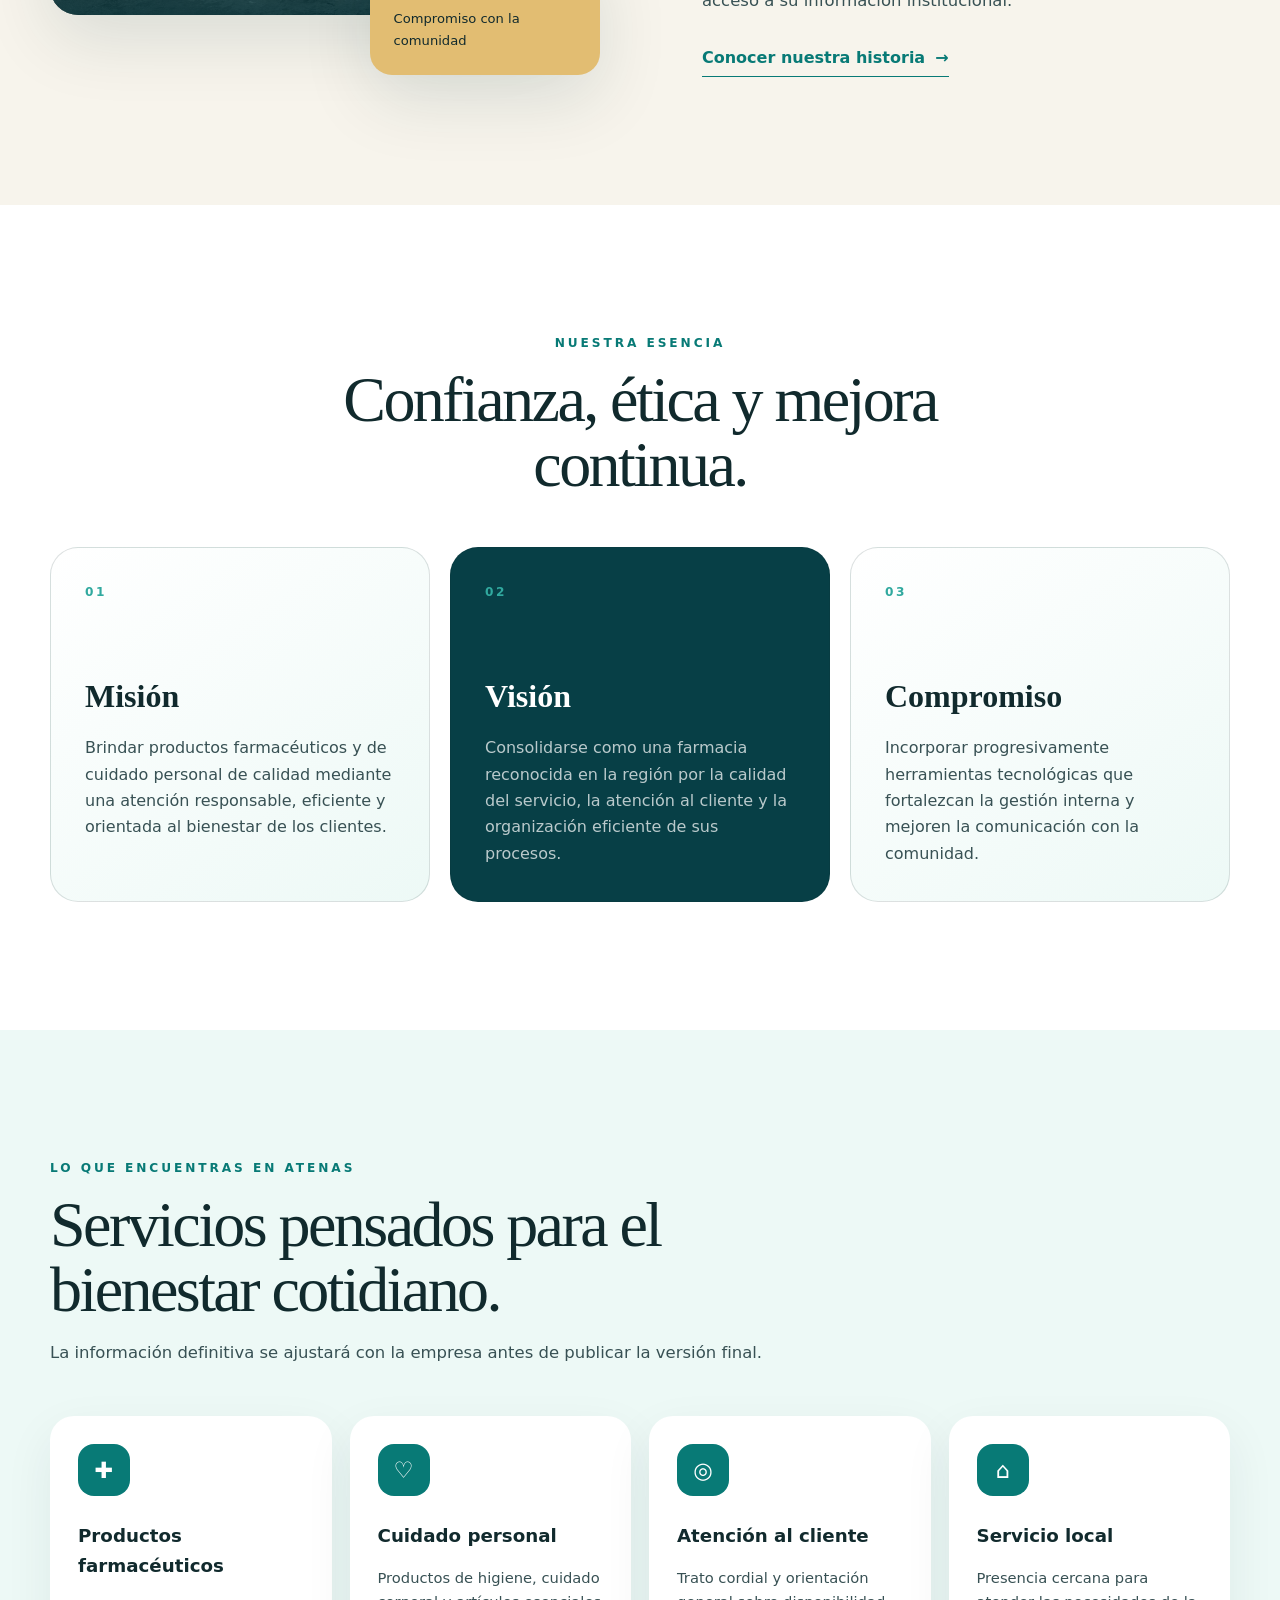
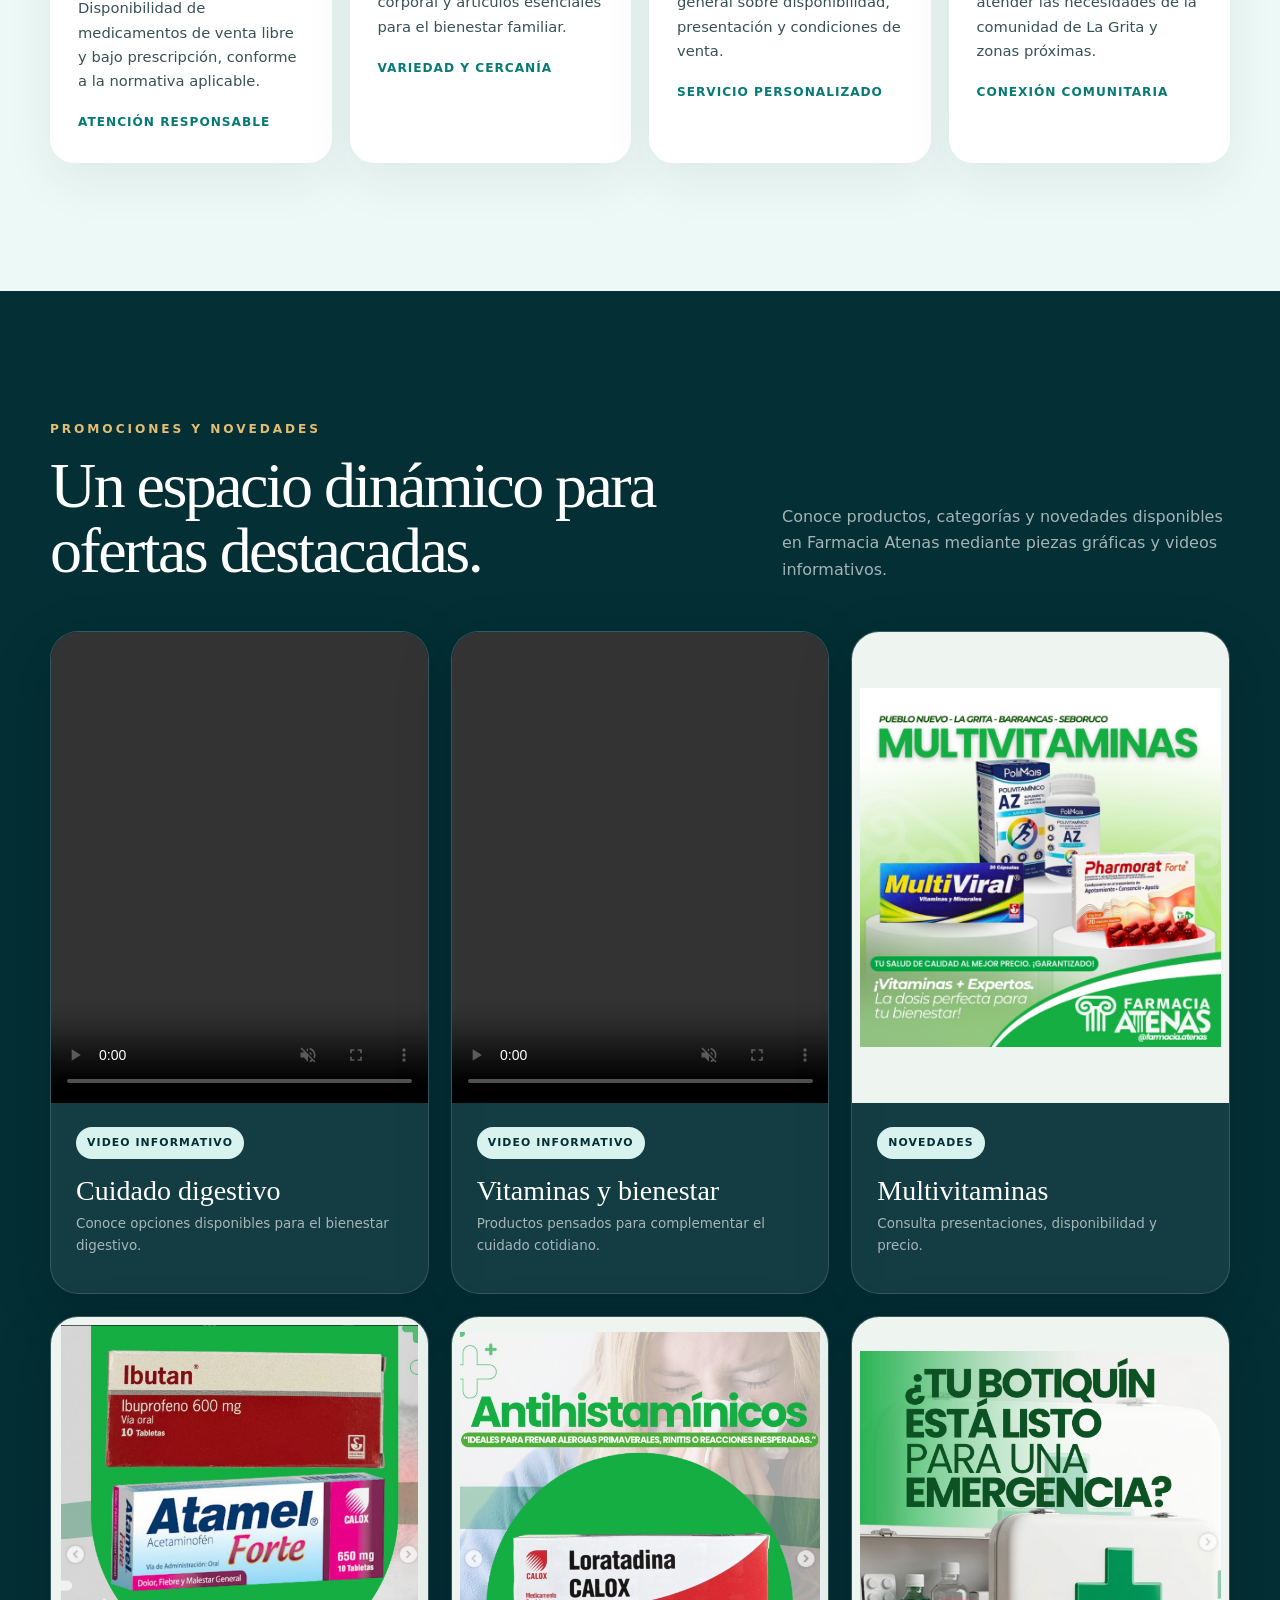
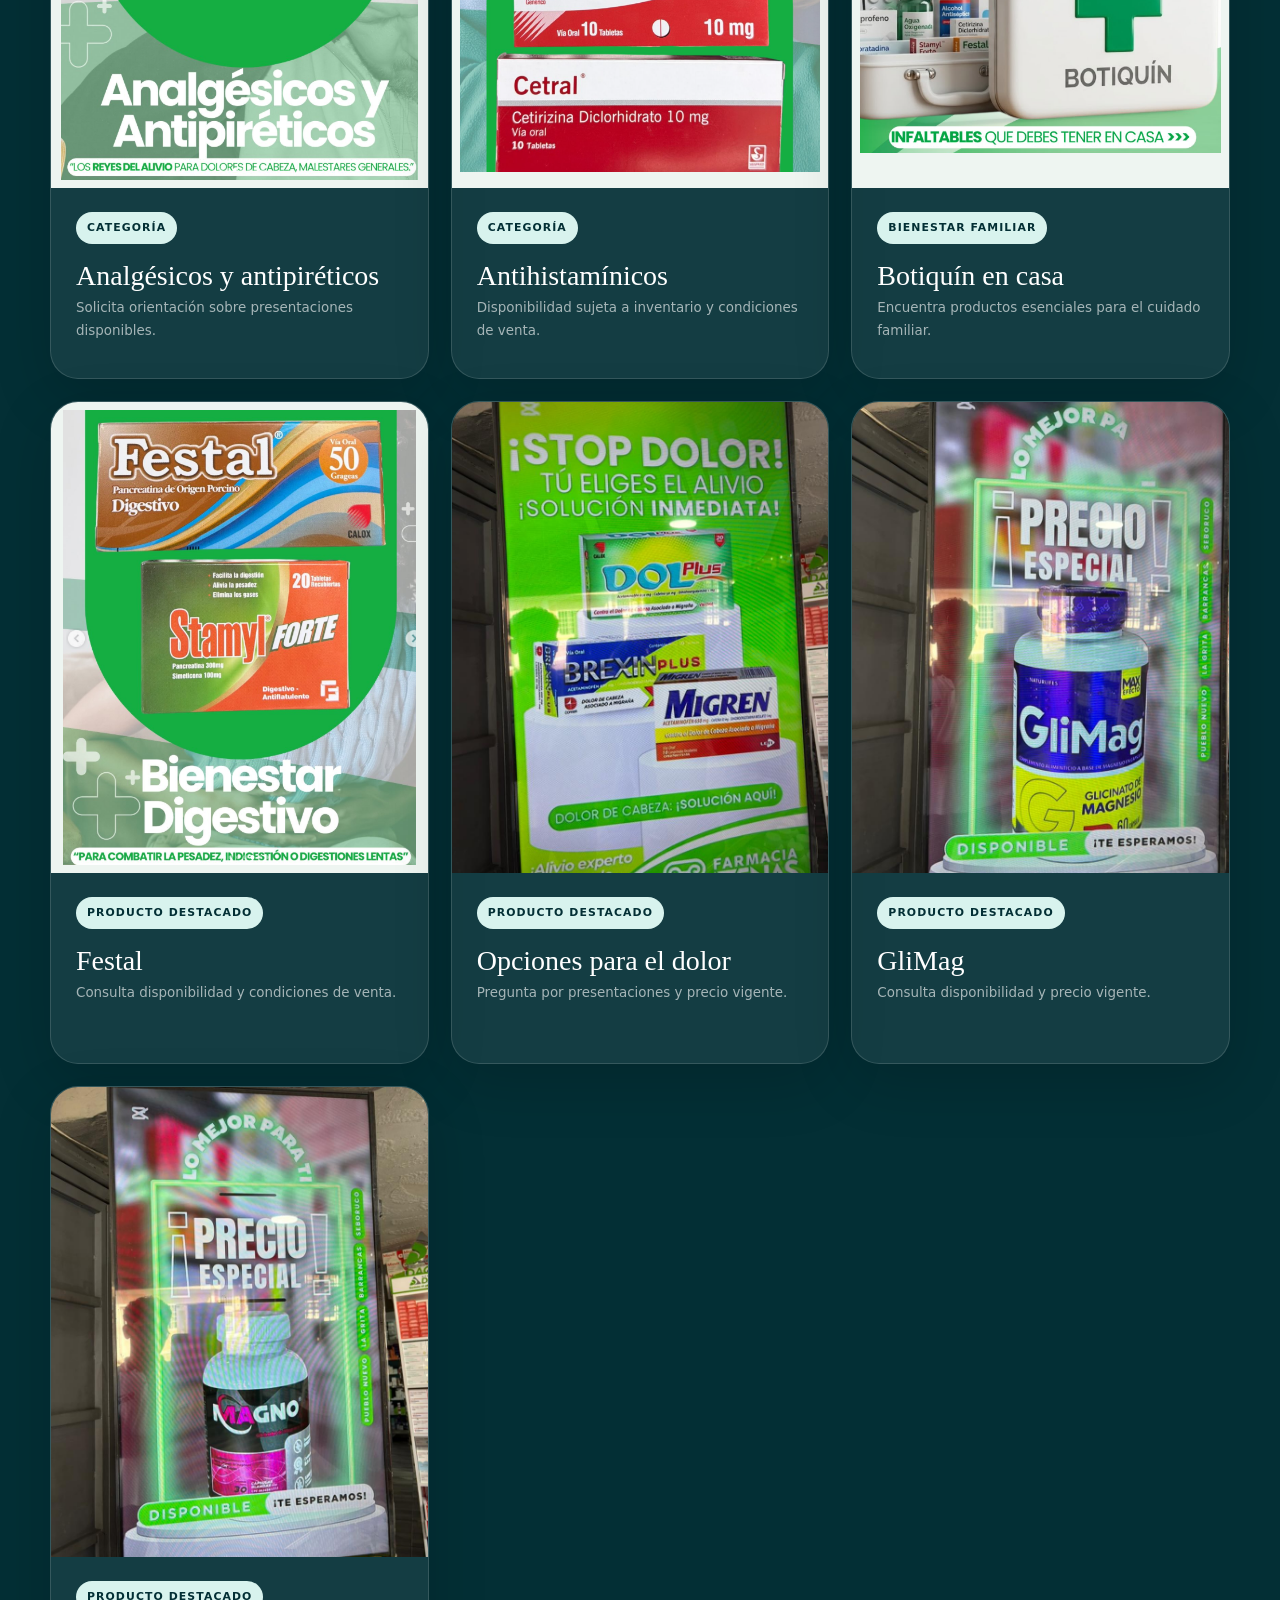
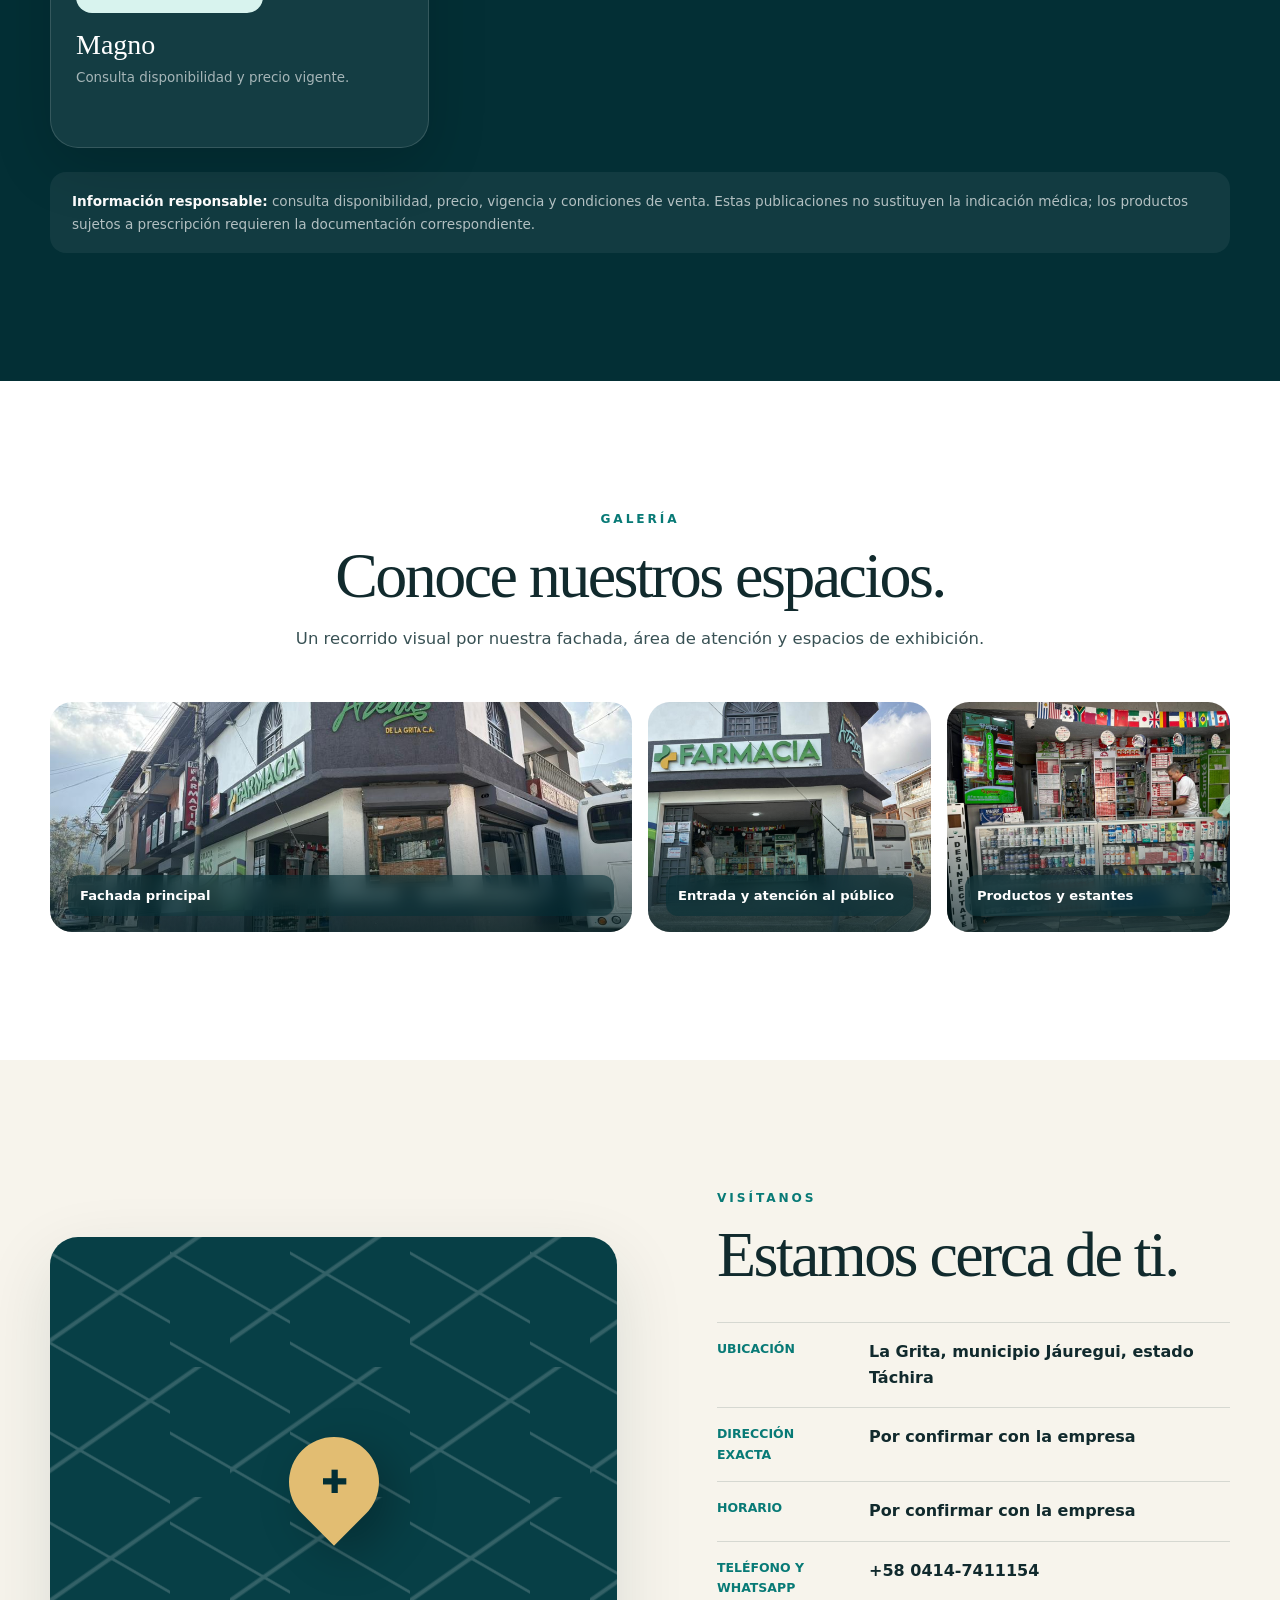
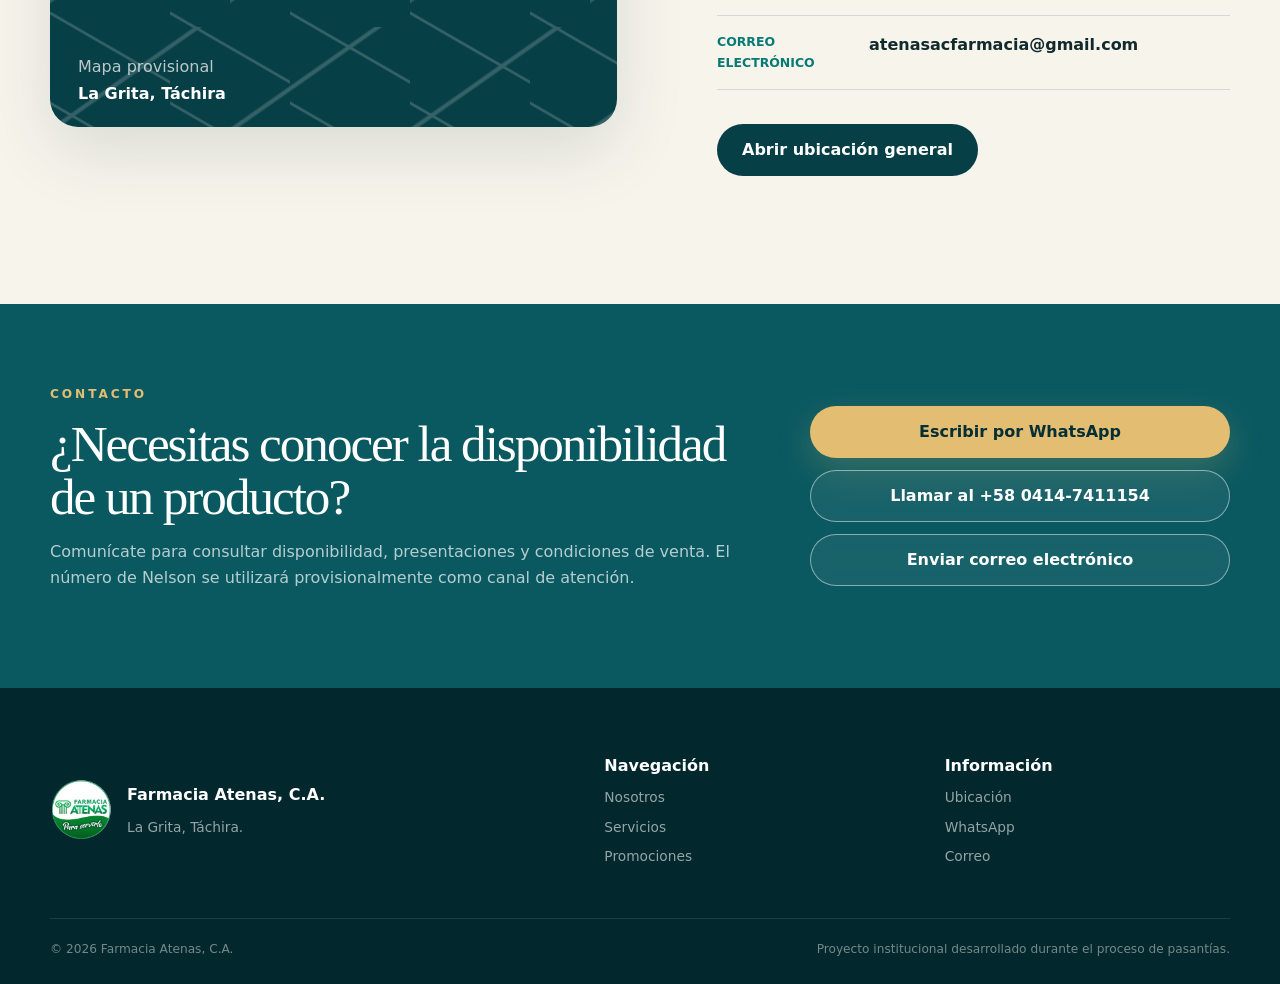
==== commit 29f48fa6: "Integrar contenido audiovisual y galería real" ====
--- a/index.html
+++ b/index.html
@@ -9,7 +9,7 @@
     <meta property="og:description" content="Salud, confianza y atención cerca de ti." />
     <meta property="og:type" content="website" />
     <meta property="og:image" content="assets/hero-placeholder.svg" />
-    <link rel="icon" href="assets/favicon.svg" type="image/svg+xml" />
+    <link rel="icon" href="assets/logoatenas.png" type="image/png" />
     <link rel="manifest" href="manifest.webmanifest" />
     <link rel="stylesheet" href="css/styles.css" />
     <script type="module" src="js/main.js"></script>
@@ -21,7 +21,7 @@
     <header class="site-header" id="siteHeader">
       <div class="nav-shell container">
         <a class="brand" href="#inicio" aria-label="Farmacia Atenas, inicio">
-          <img src="assets/logo.svg" alt="" width="46" height="46" />
+          <img src="assets/logoatenas.png" alt="Logotipo de Farmacia Atenas" width="52" height="52" />
           <span>
             <strong>FARMACIA ATENAS</strong>
             <small>Salud · Confianza · Cercanía</small>
@@ -47,8 +47,8 @@
 
     <main id="contenido">
       <section class="hero" id="inicio" aria-labelledby="heroTitle">
-        <video class="hero-video" id="heroVideo" muted loop playsinline aria-hidden="true"></video>
-        <img class="hero-poster" id="heroPoster" src="assets/hero-placeholder.svg" alt="Composición visual provisional para la portada de Farmacia Atenas" />
+        <video class="hero-video" id="heroVideo" muted loop playsinline preload="metadata" aria-hidden="true"></video>
+        <img class="hero-poster" id="heroPoster" src="assets/FACHADA1.jpeg" alt="Fachada de Farmacia Atenas en La Grita" />
         <div class="hero-overlay"></div>
         <div class="hero-orb hero-orb-one"></div>
         <div class="hero-orb hero-orb-two"></div>
@@ -63,7 +63,7 @@
             <a class="button button-primary" href="#servicios">Conoce nuestros servicios</a>
             <a class="button button-ghost" href="#ubicacion">Cómo llegar</a>
           </div>
-          <p class="hero-note"><span class="live-dot"></span> Sitio institucional en construcción: fotografías, dirección exacta y horario por confirmar.</p>
+          <p class="hero-note"><span class="live-dot"></span> Farmacia Atenas de La Grita, C.A. · Atención cercana para nuestra comunidad.</p>
         </div>
 
         <a class="scroll-indicator" href="#confianza" aria-label="Continuar al contenido">
@@ -83,8 +83,11 @@
         <div class="container split-layout">
           <div class="about-visual reveal" aria-label="Espacio reservado para fotografía de la farmacia">
             <div class="visual-card visual-card-main">
-              <span>FOTOGRAFÍA<br />DE LA FARMACIA</span>
-              <small>Se sustituirá al recibir el material real</small>
+              <img src="assets/FACHADA1.jpeg" alt="Fachada principal de Farmacia Atenas de La Grita" loading="lazy" />
+              <div class="visual-caption">
+                <span>NUESTRA SEDE</span>
+                <small>La Grita, estado Táchira</small>
+              </div>
             </div>
             <div class="visual-badge">
               <strong>ATENAS</strong>
@@ -176,13 +179,13 @@
               <p class="eyebrow">PROMOCIONES Y NOVEDADES</p>
               <h2>Un espacio dinámico para ofertas destacadas.</h2>
             </div>
-            <p>Las promociones mostradas son ejemplos visuales. Antes de publicar deberán confirmarse precio, moneda, disponibilidad, vigencia y condiciones de venta.</p>
+            <p>Conoce productos, categorías y novedades disponibles en Farmacia Atenas mediante piezas gráficas y videos informativos.</p>
           </div>
 
           <div class="promo-grid" id="promoGrid" aria-live="polite"></div>
 
           <div class="promo-disclaimer reveal">
-            <strong>Información responsable:</strong> las promociones no sustituyen indicación médica. La dispensación de productos sujetos a prescripción requiere la documentación correspondiente.
+            <strong>Información responsable:</strong> consulta disponibilidad, precio, vigencia y condiciones de venta. Estas publicaciones no sustituyen la indicación médica; los productos sujetos a prescripción requieren la documentación correspondiente.
           </div>
         </div>
       </section>
@@ -192,14 +195,21 @@
           <div class="section-heading centered reveal">
             <p class="eyebrow dark">GALERÍA</p>
             <h2>Conoce nuestros espacios.</h2>
-            <p>Estos bloques serán reemplazados por las fotografías reales del establecimiento.</p>
+            <p>Un recorrido visual por nuestra fachada, área de atención y espacios de exhibición.</p>
           </div>
           <div class="gallery-grid">
-            <figure class="gallery-item gallery-item-wide reveal"><span>Fachada principal</span></figure>
-            <figure class="gallery-item reveal"><span>Área de atención</span></figure>
-            <figure class="gallery-item reveal"><span>Productos y estantes</span></figure>
-            <figure class="gallery-item reveal"><span>Equipo de trabajo</span></figure>
-            <figure class="gallery-item gallery-item-wide reveal"><span>Identidad de Farmacia Atenas</span></figure>
+            <figure class="gallery-item gallery-item-wide reveal">
+              <img src="assets/FACHADA1.jpeg" alt="Vista exterior de Farmacia Atenas de La Grita" loading="lazy" />
+              <span>Fachada principal</span>
+            </figure>
+            <figure class="gallery-item reveal">
+              <img src="assets/FACHADA3.jpeg" alt="Entrada y área de atención de Farmacia Atenas" loading="lazy" />
+              <span>Entrada y atención al público</span>
+            </figure>
+            <figure class="gallery-item reveal">
+              <img src="assets/ESTANTES3.jpeg" alt="Estantes y productos disponibles en Farmacia Atenas" loading="lazy" />
+              <span>Productos y estantes</span>
+            </figure>
           </div>
         </div>
       </section>
@@ -245,7 +255,7 @@
     <footer class="site-footer">
       <div class="container footer-grid">
         <div class="footer-brand">
-          <img src="assets/logo.svg" alt="" width="54" height="54" />
+          <img src="assets/logoatenas.png" alt="Logotipo de Farmacia Atenas" width="62" height="62" />
           <div><strong>Farmacia Atenas, C.A.</strong><span>La Grita, Táchira.</span></div>
         </div>
         <div>
@@ -263,5 +273,7 @@
       </div>
     </footer>
 
+    <div class="pharmacy-cursor" id="pharmacyCursor" aria-hidden="true"><span></span></div>
+
   </body>
 </html>
--- a/css/styles.css
+++ b/css/styles.css
@@ -61,7 +61,7 @@
 .site-header.scrolled::before { inset: 0; border-radius: 0; border: 0; background: rgba(247, 244, 236, .94); box-shadow: 0 10px 30px rgba(3, 47, 53, .08); }
 .nav-shell { min-height: 60px; display: flex; align-items: center; justify-content: space-between; gap: 28px; }
 .brand { display: inline-flex; align-items: center; gap: 12px; min-width: max-content; }
-.brand img { width: 46px; height: 46px; }
+.brand img { width: 52px; height: 52px; object-fit: contain; border-radius: 50%; background: var(--white); box-shadow: 0 7px 22px rgba(0, 0, 0, .14); }
 .brand span { display: grid; line-height: 1.15; }
 .brand strong { font-size: .92rem; letter-spacing: .16em; }
 .brand small { margin-top: 4px; opacity: .72; font-size: .72rem; letter-spacing: .02em; }
@@ -88,7 +88,7 @@
 .hero-video { z-index: -4; opacity: 0; transition: opacity .8s ease; }
 .hero-video.ready { opacity: 1; }
 .hero-poster { z-index: -5; }
-.hero-overlay { z-index: -3; background: linear-gradient(90deg, rgba(2, 25, 29, .96) 0%, rgba(2, 35, 39, .80) 45%, rgba(2, 35, 39, .45) 100%), linear-gradient(0deg, rgba(2, 25, 29, .52), transparent 55%); }
+.hero-overlay { z-index: -3; background: linear-gradient(90deg, rgba(2, 25, 29, .94) 0%, rgba(2, 35, 39, .76) 46%, rgba(2, 35, 39, .38) 100%), linear-gradient(0deg, rgba(2, 25, 29, .62), transparent 62%); }
 .hero-orb { position: absolute; z-index: -2; border-radius: 50%; filter: blur(1px); opacity: .6; animation: float 8s ease-in-out infinite; }
 .hero-orb-one { width: 340px; height: 340px; right: 8%; top: 20%; border: 1px solid rgba(226, 189, 114, .35); }
 .hero-orb-two { width: 100px; height: 100px; right: 25%; bottom: 17%; background: rgba(49, 169, 159, .15); animation-delay: -3s; }
@@ -122,12 +122,12 @@
 .about { background: var(--cream); }
 .about-visual { position: relative; min-height: 540px; }
 .visual-card { position: absolute; display: grid; place-content: center; text-align: center; border-radius: var(--radius); }
-.visual-card-main { inset: 0 60px 60px 0; overflow: hidden; color: var(--white); background: radial-gradient(circle at 35% 28%, rgba(49, 169, 159, .65), transparent 25%), linear-gradient(140deg, #0a5961, #032f35); box-shadow: var(--shadow); }
-.visual-card-main::before, .visual-card-main::after { content: ""; position: absolute; border-radius: 50%; border: 1px solid rgba(255, 255, 255, .18); }
-.visual-card-main::before { width: 320px; height: 320px; right: -100px; top: -90px; }
-.visual-card-main::after { width: 180px; height: 180px; left: -60px; bottom: -50px; }
-.visual-card-main span { position: relative; font-size: 1.35rem; font-weight: 800; letter-spacing: .16em; }
-.visual-card-main small { position: relative; margin-top: 12px; opacity: .58; }
+.visual-card-main { inset: 0 60px 60px 0; display: block; overflow: hidden; color: var(--white); background: var(--green-900); box-shadow: var(--shadow); }
+.visual-card-main > img { width: 100%; height: 100%; object-fit: cover; }
+.visual-card-main::after { content: ""; position: absolute; inset: 42% 0 0; background: linear-gradient(transparent, rgba(3, 47, 53, .85)); }
+.visual-caption { position: absolute; left: 28px; right: 28px; bottom: 27px; z-index: 1; display: grid; text-align: left; }
+.visual-caption span { font-size: 1rem; font-weight: 900; letter-spacing: .16em; }
+.visual-caption small { margin-top: 4px; color: rgba(255, 255, 255, .72); }
 .visual-badge { position: absolute; right: 0; bottom: 0; width: 230px; padding: 24px; border-radius: 22px; background: var(--gold); box-shadow: var(--shadow); }
 .visual-badge strong, .visual-badge span { display: block; }
 .visual-badge strong { font-size: 1.4rem; letter-spacing: .16em; }
@@ -161,31 +161,28 @@
 .promotions { color: var(--white); background: var(--green-950); }
 .promo-heading { display: grid; grid-template-columns: 1.2fr .8fr; gap: 60px; align-items: end; margin-bottom: 48px; }
 .promo-heading > p { margin: 0; color: rgba(255, 255, 255, .64); }
-.promo-grid { display: grid; grid-template-columns: repeat(3, 1fr); gap: 20px; }
-.promo-card { position: relative; min-height: 430px; padding: 28px; overflow: hidden; border: 1px solid rgba(255, 255, 255, .14); border-radius: var(--radius); background: linear-gradient(160deg, rgba(255, 255, 255, .10), rgba(255, 255, 255, .03)); }
-.promo-card.featured { color: var(--green-950); background: var(--gold); }
-.promo-card::after { content: ""; position: absolute; width: 210px; height: 210px; right: -70px; bottom: -70px; border-radius: 50%; border: 35px solid rgba(49, 169, 159, .16); }
-.promo-top { display: flex; align-items: center; justify-content: space-between; gap: 12px; }
+.promo-grid { display: grid; grid-template-columns: repeat(3, 1fr); gap: 22px; }
+.promo-card { position: relative; overflow: hidden; border: 1px solid rgba(255, 255, 255, .14); border-radius: var(--radius); background: rgba(255, 255, 255, .07); box-shadow: 0 18px 60px rgba(0, 0, 0, .16); transition: transform .25s ease, border-color .25s ease; }
+.promo-card:hover { transform: translateY(-7px); border-color: rgba(226, 189, 114, .55); }
+.promo-media-wrap { position: relative; aspect-ratio: 4 / 5; overflow: hidden; background: #eef5f1; }
+.promo-media { width: 100%; height: 100%; object-fit: cover; }
+.promo-card-image .promo-media[src$=".png"] { object-fit: contain; padding: 8px; }
+.promo-card-video .promo-media-wrap { background: #021f23; }
+.promo-body { min-height: 190px; padding: 24px 25px 27px; }
 .promo-label { display: inline-flex; padding: 7px 11px; border-radius: 999px; color: var(--green-950); background: var(--mint); font-size: .68rem; font-weight: 900; letter-spacing: .1em; text-transform: uppercase; }
-.promo-card.featured .promo-label { color: var(--white); background: var(--green-950); }
-.promo-icon { font-size: 2.4rem; }
-.promo-card h3 { margin: 70px 0 8px; font-family: Georgia, serif; font-size: 2.1rem; font-weight: 400; }
-.promo-offer { margin: 0; color: var(--gold); font-size: 1.25rem; font-weight: 900; }
-.promo-card.featured .promo-offer { color: var(--green-900); }
-.promo-note { margin-top: 18px; color: rgba(255, 255, 255, .62); font-size: .84rem; }
-.promo-card.featured .promo-note { color: rgba(3, 47, 53, .68); }
+.promo-card h3 { margin: 17px 0 7px; font-family: Georgia, serif; font-size: 1.75rem; font-weight: 400; line-height: 1.06; }
+.promo-note { margin: 0; color: rgba(255, 255, 255, .62); font-size: .84rem; }
 .promo-disclaimer { margin-top: 24px; padding: 18px 22px; border-radius: 16px; color: rgba(255, 255, 255, .68); background: rgba(255, 255, 255, .06); font-size: .85rem; }
 .promo-disclaimer strong { color: var(--white); }
 
 .gallery { background: var(--white); }
 .gallery-grid { display: grid; grid-template-columns: repeat(4, 1fr); grid-auto-rows: 230px; gap: 16px; }
-.gallery-item { position: relative; margin: 0; overflow: hidden; border-radius: 22px; background: linear-gradient(145deg, var(--mint), #b8d9d4); }
-.gallery-item:nth-child(2) { background: linear-gradient(145deg, #ead6ad, #c99746); }
-.gallery-item:nth-child(3) { background: linear-gradient(145deg, #dce8e6, #9fbab6); }
-.gallery-item:nth-child(4) { background: linear-gradient(145deg, #0a5961, #073f46); }
-.gallery-item:nth-child(5) { background: linear-gradient(145deg, #d8f3ee, #31a99f); }
-.gallery-item::before { content: "+"; position: absolute; inset: 50% auto auto 50%; transform: translate(-50%, -55%); color: rgba(255, 255, 255, .45); font-family: Georgia, serif; font-size: 7rem; }
+.gallery-item { position: relative; margin: 0; overflow: hidden; border-radius: 22px; background: var(--green-900); }
+.gallery-item img { width: 100%; height: 100%; object-fit: cover; transition: transform .6s ease; }
+.gallery-item:hover img { transform: scale(1.045); }
+.gallery-item::after { content: ""; position: absolute; inset: 45% 0 0; background: linear-gradient(transparent, rgba(2, 31, 35, .72)); pointer-events: none; }
 .gallery-item span { position: absolute; left: 18px; right: 18px; bottom: 16px; padding: 10px 12px; border-radius: 12px; color: var(--white); background: rgba(3, 47, 53, .55); backdrop-filter: blur(8px); font-size: .82rem; font-weight: 750; }
+.gallery-item span { z-index: 1; }
 .gallery-item-wide { grid-column: span 2; }
 
 .location { background: var(--cream); }
@@ -214,6 +211,14 @@
 .footer-grid a:hover { color: var(--gold); }
 .footer-bottom { display: flex; justify-content: space-between; gap: 20px; margin-top: 50px; padding-top: 20px; border-top: 1px solid rgba(255, 255, 255, .10); color: rgba(255, 255, 255, .45); font-size: .76rem; }
 
+.pharmacy-cursor { --cursor-x: -50px; --cursor-y: -50px; position: fixed; left: var(--cursor-x); top: var(--cursor-y); z-index: 1000; width: 18px; height: 18px; border: 2px solid var(--gold); border-radius: 50%; background: var(--green-700); box-shadow: 0 4px 14px rgba(3, 47, 53, .34); opacity: 0; pointer-events: none; transform: translate(11px, 11px) scale(.8); transition: opacity .16s ease, transform .16s ease, background .16s ease; }
+.pharmacy-cursor.visible { opacity: 1; transform: translate(11px, 11px) scale(1); }
+.pharmacy-cursor.active { background: var(--gold); transform: translate(11px, 11px) scale(1.25); }
+.pharmacy-cursor::before, .pharmacy-cursor::after { content: ""; position: absolute; left: 50%; top: 50%; border-radius: 2px; background: var(--white); transform: translate(-50%, -50%); }
+.pharmacy-cursor::before { width: 9px; height: 2px; }
+.pharmacy-cursor::after { width: 2px; height: 9px; }
+.pharmacy-cursor.active::before, .pharmacy-cursor.active::after { background: var(--green-950); }
+
 .reveal { opacity: 0; transform: translateY(26px); transition: opacity .7s ease, transform .7s ease; }
 .reveal.visible { opacity: 1; transform: none; }
 
@@ -230,6 +235,7 @@
   .menu-toggle[aria-expanded="true"] span:nth-child(3) { opacity: 0; }
   .menu-toggle[aria-expanded="true"] span:nth-child(4) { transform: translateY(-7px) rotate(-45deg); }
   .service-grid { grid-template-columns: repeat(2, 1fr); }
+  .promo-grid { grid-template-columns: repeat(2, 1fr); }
 }
 
 @media (max-width: 800px) {
@@ -242,7 +248,7 @@
   .trust-grid, .split-layout, .promo-heading, .location-grid, .contact-cta-inner { grid-template-columns: 1fr; }
   .trust-grid div { border-right: 0; border-bottom: 1px solid rgba(255, 255, 255, .12); }
   .about-visual { min-height: 430px; }
-  .values-grid, .promo-grid { grid-template-columns: 1fr; }
+  .values-grid { grid-template-columns: 1fr; }
   .value-card { min-height: auto; }
   .value-card h3 { margin-top: 38px; }
   .promo-heading { gap: 20px; }
@@ -259,6 +265,7 @@
   .hero-actions, .contact-actions { align-items: stretch; flex-direction: column; }
   .hero-actions .button { width: 100%; }
   .service-grid, .gallery-grid { grid-template-columns: 1fr; }
+  .promo-grid { grid-template-columns: 1fr; }
   .gallery-item-wide { grid-column: span 1; }
   .contact-list div { grid-template-columns: 1fr; gap: 2px; }
   .footer-grid { grid-template-columns: 1fr; }
@@ -269,3 +276,7 @@
   *, *::before, *::after { animation-duration: .01ms !important; animation-iteration-count: 1 !important; transition-duration: .01ms !important; }
   .reveal { opacity: 1; transform: none; }
 }
+
+@media (pointer: coarse) {
+  .pharmacy-cursor { display: none; }
+}
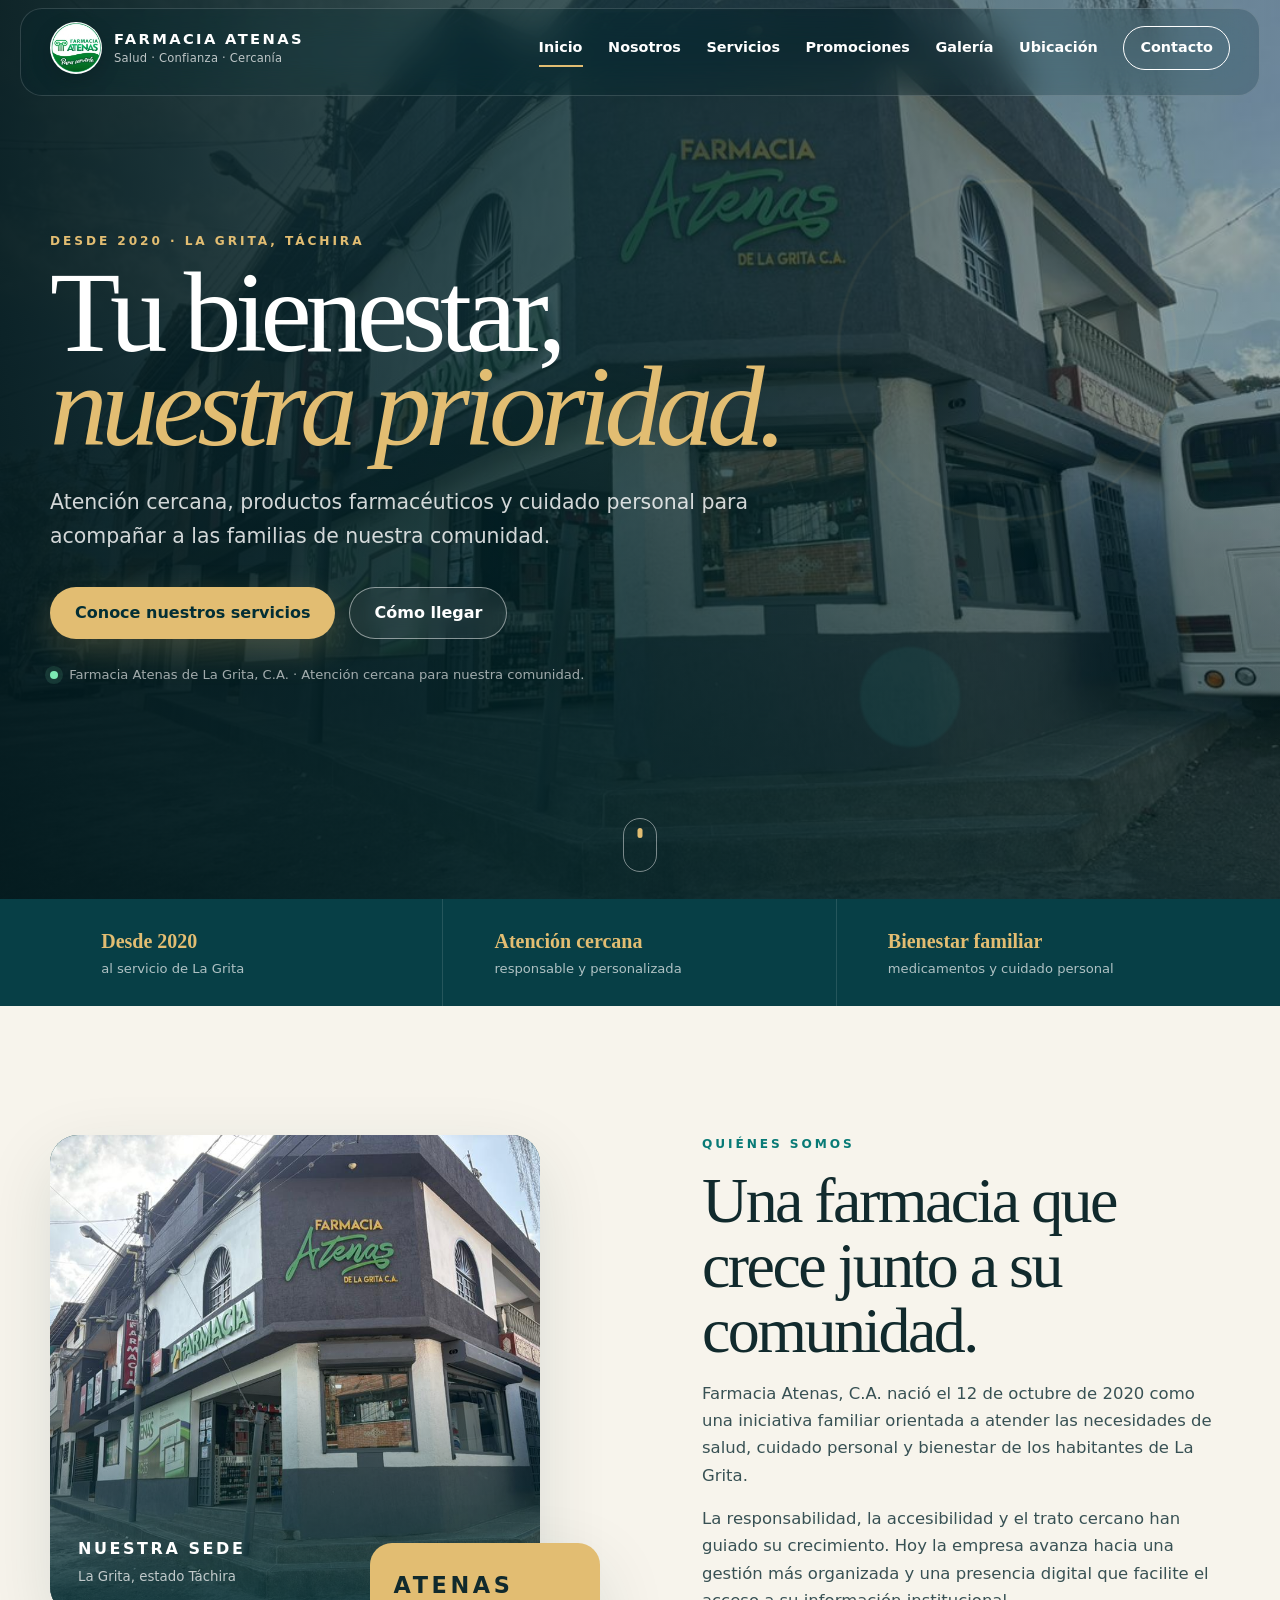
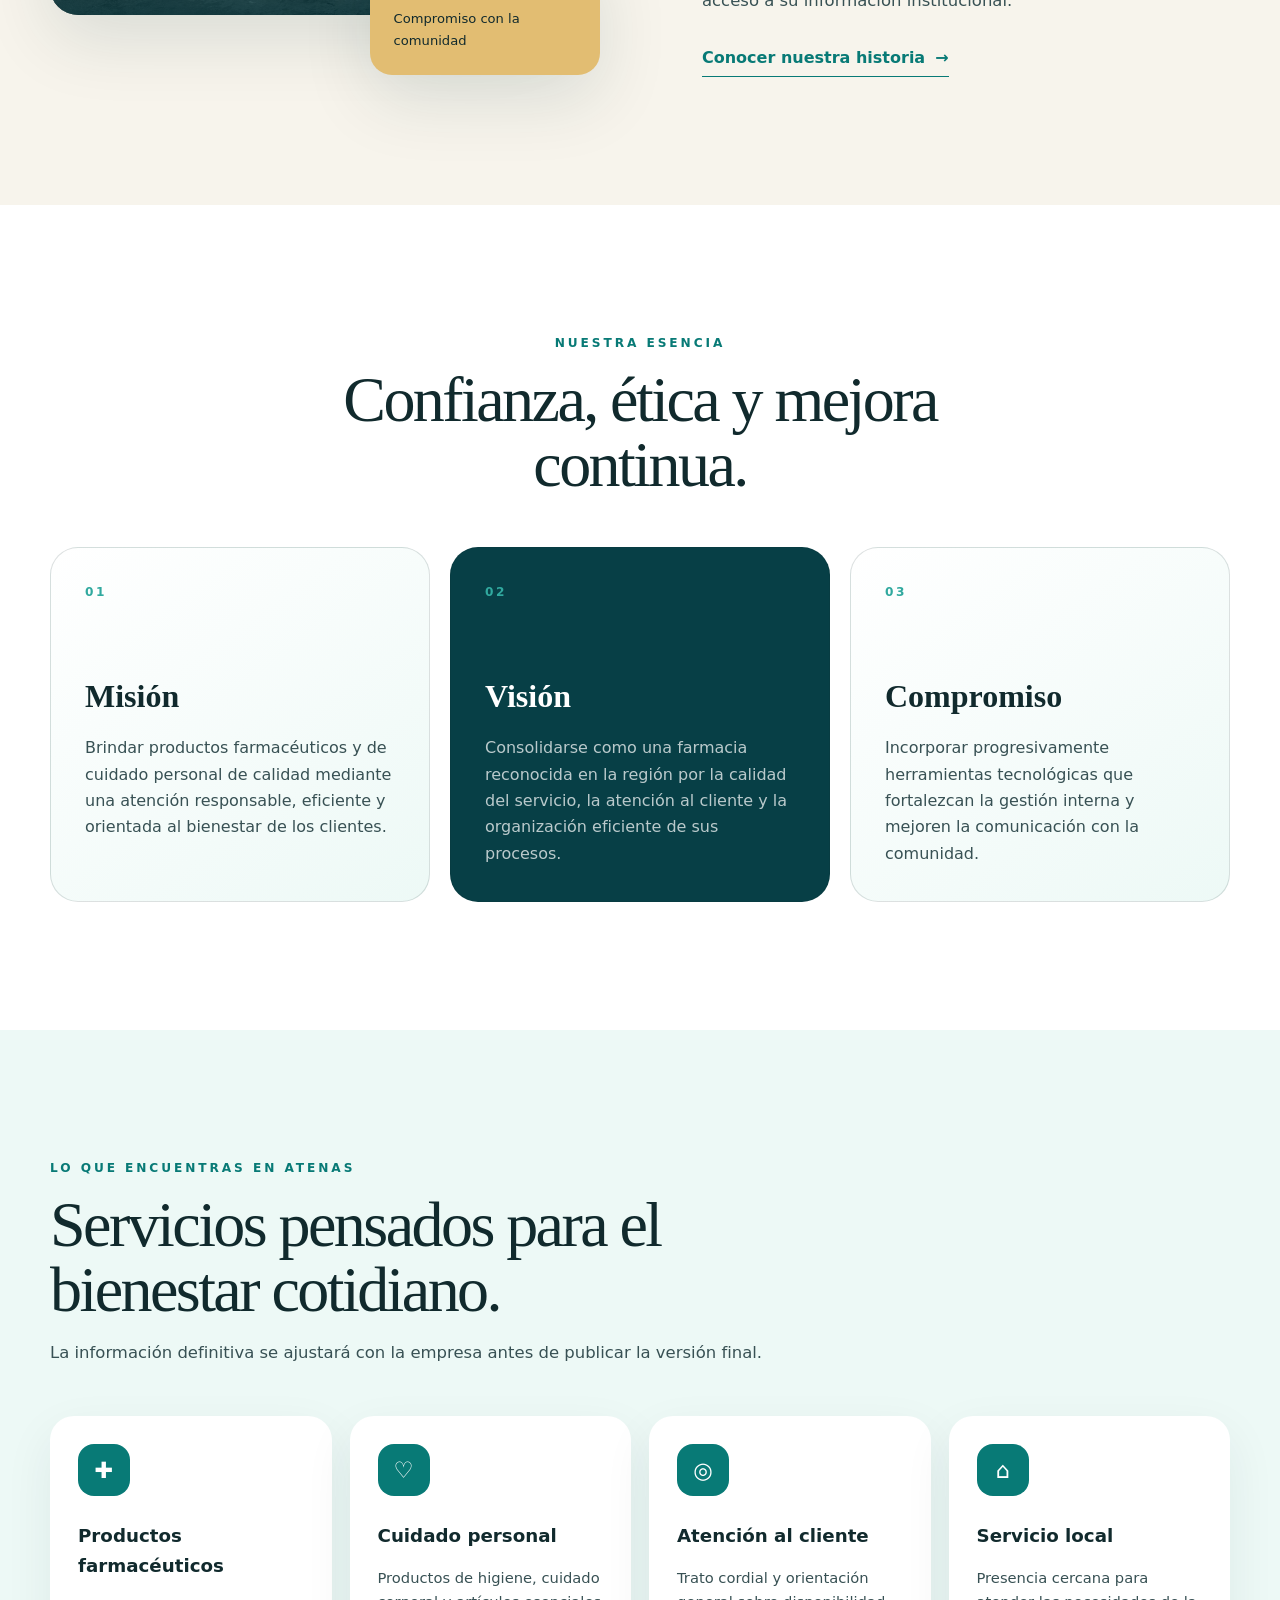
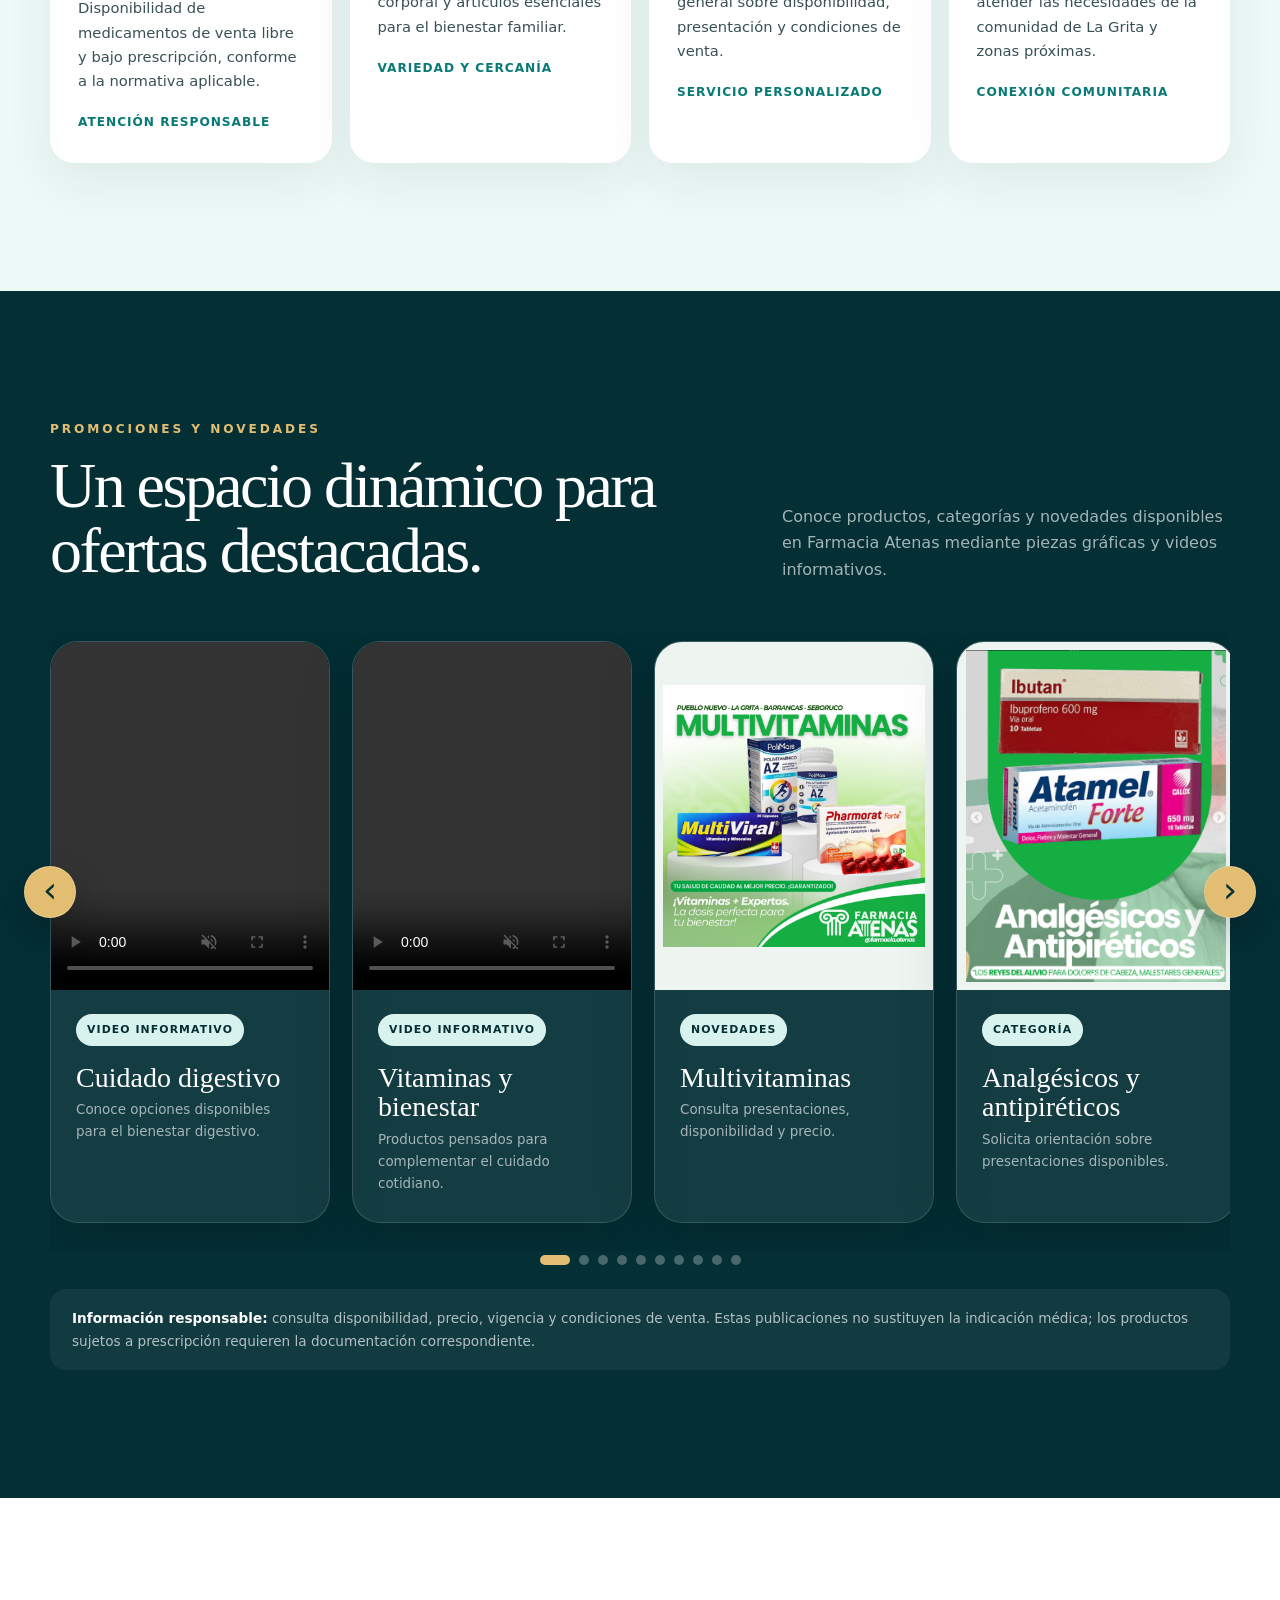
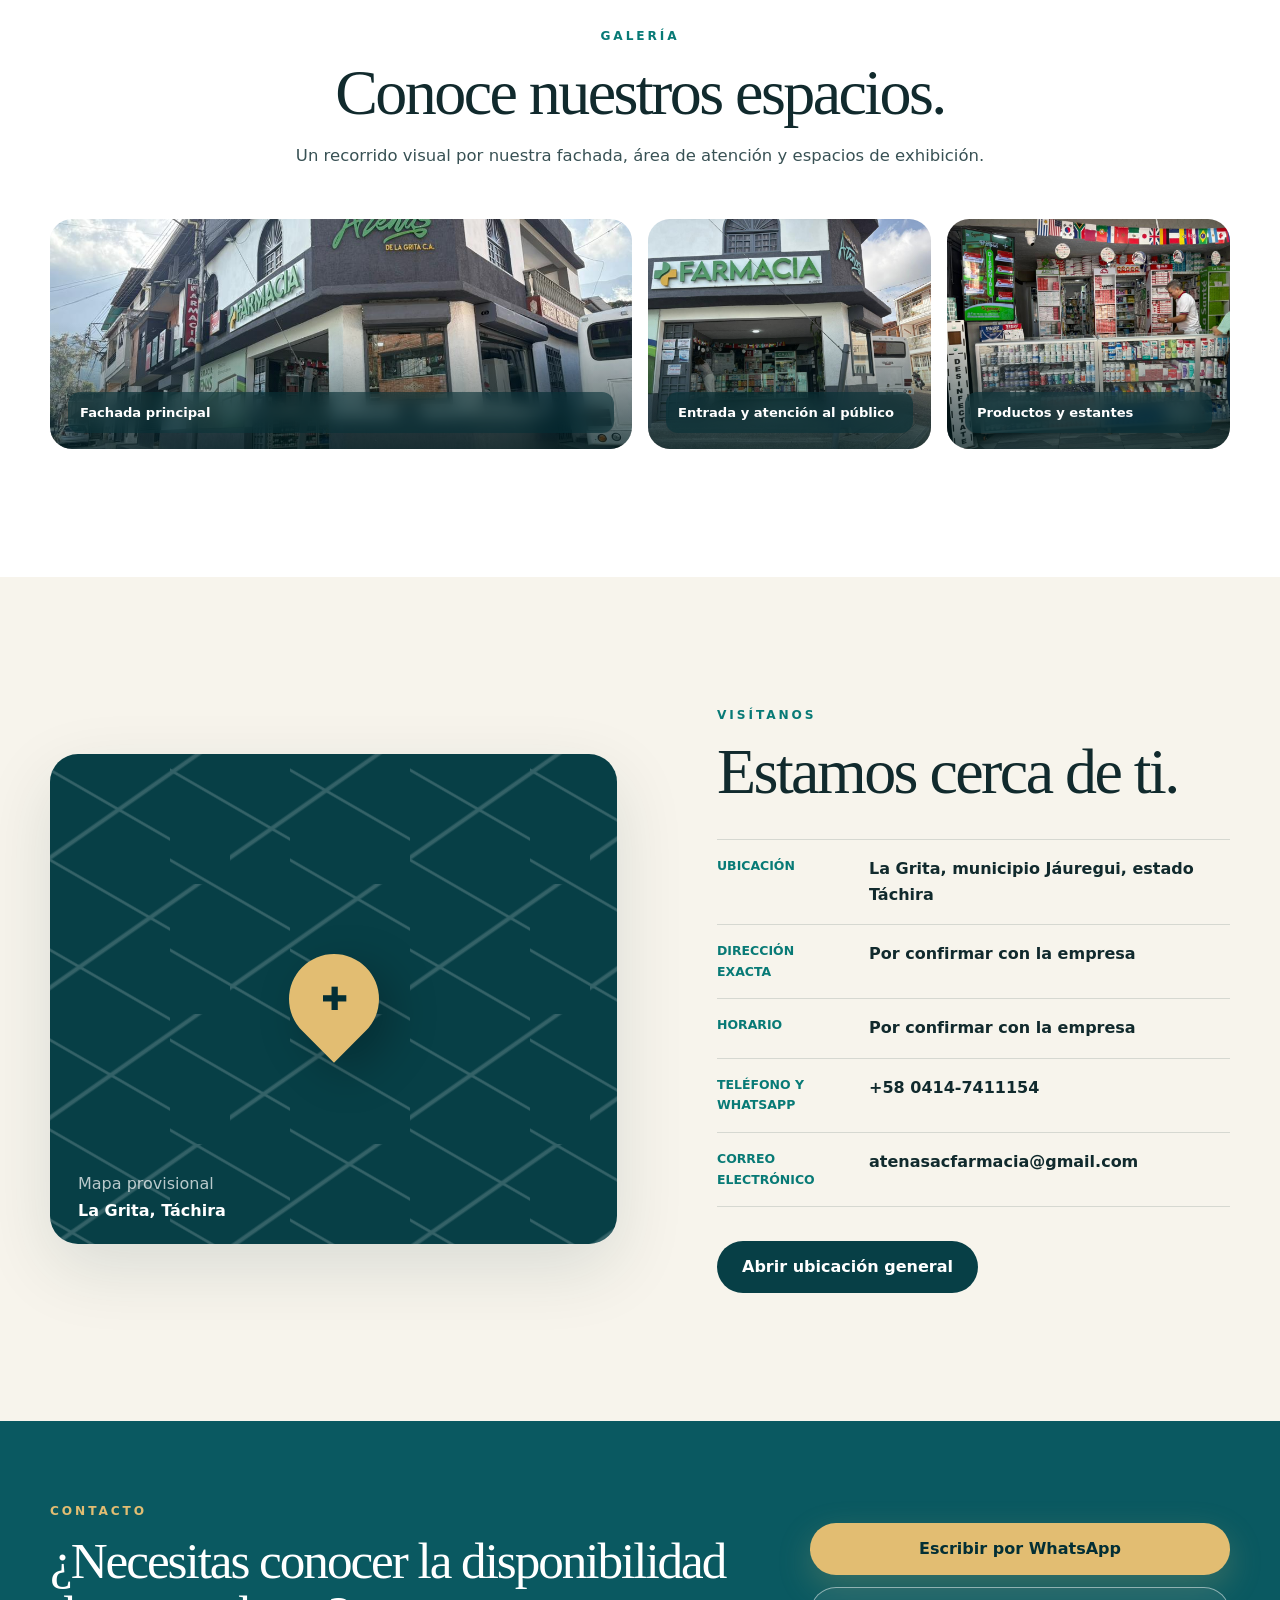
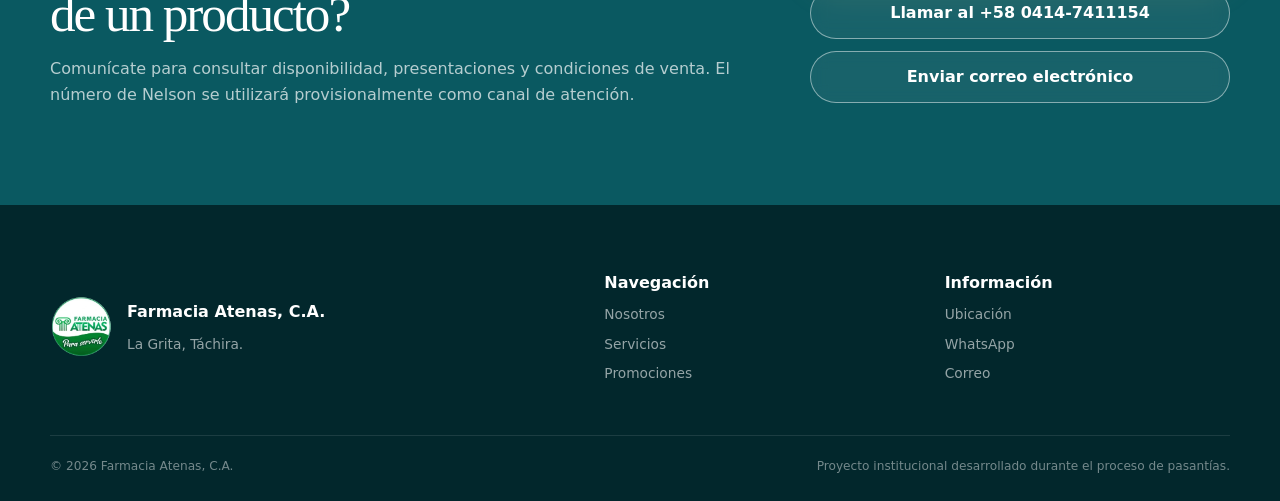
==== commit 6819c353: "Convertir promociones en carrusel interactivo" ====
--- a/index.html
+++ b/index.html
@@ -182,7 +182,19 @@
             <p>Conoce productos, categorías y novedades disponibles en Farmacia Atenas mediante piezas gráficas y videos informativos.</p>
           </div>
 
-          <div class="promo-grid" id="promoGrid" aria-live="polite"></div>
+          <div class="promo-carousel reveal" aria-label="Carrusel de promociones">
+            <button class="promo-control promo-control-prev" id="promoPrev" type="button" aria-label="Ver promoción anterior">
+              <span aria-hidden="true">‹</span>
+            </button>
+
+            <div class="promo-grid" id="promoGrid" aria-live="polite"></div>
+
+            <button class="promo-control promo-control-next" id="promoNext" type="button" aria-label="Ver promoción siguiente">
+              <span aria-hidden="true">›</span>
+            </button>
+          </div>
+
+          <div class="promo-dots" id="promoDots" aria-label="Indicadores de promociones"></div>
 
           <div class="promo-disclaimer reveal">
             <strong>Información responsable:</strong> consulta disponibilidad, precio, vigencia y condiciones de venta. Estas publicaciones no sustituyen la indicación médica; los productos sujetos a prescripción requieren la documentación correspondiente.
@@ -275,5 +287,17 @@
 
     <div class="pharmacy-cursor" id="pharmacyCursor" aria-hidden="true"><span></span></div>
 
+    <div class="promo-lightbox" id="promoLightbox" aria-hidden="true" role="dialog" aria-modal="true" aria-labelledby="promoLightboxTitle">
+      <button class="promo-lightbox-close" id="promoLightboxClose" type="button" aria-label="Cerrar promoción ampliada">×</button>
+      <div class="promo-lightbox-card" role="document">
+        <div class="promo-lightbox-media" id="promoLightboxMedia"></div>
+        <div class="promo-lightbox-copy">
+          <span id="promoLightboxLabel"></span>
+          <h3 id="promoLightboxTitle"></h3>
+          <p id="promoLightboxNote"></p>
+        </div>
+      </div>
+    </div>
+
   </body>
 </html>
--- a/css/styles.css
+++ b/css/styles.css
@@ -27,6 +27,7 @@
   line-height: 1.65;
   -webkit-font-smoothing: antialiased;
 }
+body.lightbox-open { overflow: hidden; }
 img, video { display: block; max-width: 100%; }
 a { color: inherit; text-decoration: none; }
 button, input, textarea { font: inherit; }
@@ -161,9 +162,22 @@
 .promotions { color: var(--white); background: var(--green-950); }
 .promo-heading { display: grid; grid-template-columns: 1.2fr .8fr; gap: 60px; align-items: end; margin-bottom: 48px; }
 .promo-heading > p { margin: 0; color: rgba(255, 255, 255, .64); }
-.promo-grid { display: grid; grid-template-columns: repeat(3, 1fr); gap: 22px; }
-.promo-card { position: relative; overflow: hidden; border: 1px solid rgba(255, 255, 255, .14); border-radius: var(--radius); background: rgba(255, 255, 255, .07); box-shadow: 0 18px 60px rgba(0, 0, 0, .16); transition: transform .25s ease, border-color .25s ease; }
-.promo-card:hover { transform: translateY(-7px); border-color: rgba(226, 189, 114, .55); }
+.promo-carousel { position: relative; }
+.promo-grid {
+  display: grid;
+  grid-auto-flow: column;
+  grid-auto-columns: minmax(280px, calc((100% - 44px) / 3));
+  gap: 22px;
+  overflow-x: auto;
+  overflow-y: hidden;
+  padding: 10px 5px 28px;
+  scroll-behavior: smooth;
+  scroll-snap-type: x mandatory;
+  scrollbar-width: none;
+}
+.promo-grid::-webkit-scrollbar { display: none; }
+.promo-card { position: relative; overflow: hidden; border: 1px solid rgba(255, 255, 255, .14); border-radius: var(--radius); background: rgba(255, 255, 255, .07); box-shadow: 0 18px 60px rgba(0, 0, 0, .16); cursor: zoom-in; scroll-snap-align: start; transition: transform .25s ease, border-color .25s ease, box-shadow .25s ease; }
+.promo-card:hover, .promo-card:focus-visible { transform: translateY(-7px) scale(1.01); border-color: rgba(226, 189, 114, .55); box-shadow: 0 24px 72px rgba(0, 0, 0, .28); outline: none; }
 .promo-media-wrap { position: relative; aspect-ratio: 4 / 5; overflow: hidden; background: #eef5f1; }
 .promo-media { width: 100%; height: 100%; object-fit: cover; }
 .promo-card-image .promo-media[src$=".png"] { object-fit: contain; padding: 8px; }
@@ -172,8 +186,82 @@
 .promo-label { display: inline-flex; padding: 7px 11px; border-radius: 999px; color: var(--green-950); background: var(--mint); font-size: .68rem; font-weight: 900; letter-spacing: .1em; text-transform: uppercase; }
 .promo-card h3 { margin: 17px 0 7px; font-family: Georgia, serif; font-size: 1.75rem; font-weight: 400; line-height: 1.06; }
 .promo-note { margin: 0; color: rgba(255, 255, 255, .62); font-size: .84rem; }
+.promo-control {
+  position: absolute;
+  top: 42%;
+  z-index: 5;
+  display: grid;
+  place-items: center;
+  width: 52px;
+  height: 52px;
+  border: 1px solid rgba(255, 255, 255, .2);
+  border-radius: 50%;
+  color: var(--green-950);
+  background: var(--gold);
+  box-shadow: 0 16px 38px rgba(0, 0, 0, .22);
+  cursor: pointer;
+  transform: translateY(-50%);
+  transition: transform .2s ease, background .2s ease;
+}
+.promo-control:hover { transform: translateY(-50%) scale(1.06); background: #f0d08a; }
+.promo-control span { margin-top: -4px; font-size: 2.2rem; line-height: 1; }
+.promo-control-prev { left: -26px; }
+.promo-control-next { right: -26px; }
+.promo-dots { display: flex; justify-content: center; gap: 9px; margin-top: 4px; }
+.promo-dots button { width: 10px; height: 10px; padding: 0; border: 0; border-radius: 999px; background: rgba(255, 255, 255, .28); cursor: pointer; transition: width .2s ease, background .2s ease; }
+.promo-dots button.active { width: 30px; background: var(--gold); }
 .promo-disclaimer { margin-top: 24px; padding: 18px 22px; border-radius: 16px; color: rgba(255, 255, 255, .68); background: rgba(255, 255, 255, .06); font-size: .85rem; }
 .promo-disclaimer strong { color: var(--white); }
+
+.promo-lightbox {
+  position: fixed;
+  inset: 0;
+  z-index: 1000;
+  display: grid;
+  place-items: center;
+  padding: 24px;
+  background: rgba(2, 31, 35, .78);
+  backdrop-filter: blur(14px);
+  opacity: 0;
+  pointer-events: none;
+  transition: opacity .22s ease;
+}
+.promo-lightbox[aria-hidden="false"] { opacity: 1; pointer-events: auto; }
+.promo-lightbox-card {
+  display: grid;
+  grid-template-columns: minmax(280px, 580px) minmax(260px, 380px);
+  width: min(100%, 980px);
+  max-height: min(88vh, 760px);
+  overflow: hidden;
+  border: 1px solid rgba(255, 255, 255, .2);
+  border-radius: 32px;
+  color: var(--white);
+  background: linear-gradient(145deg, rgba(7, 63, 70, .98), rgba(2, 31, 35, .98));
+  box-shadow: 0 28px 90px rgba(0, 0, 0, .45);
+}
+.promo-lightbox-media { display: grid; place-items: center; min-height: 420px; background: #eef5f1; }
+.promo-lightbox-file { width: 100%; height: 100%; max-height: 88vh; object-fit: contain; }
+.promo-lightbox-copy { align-self: center; padding: clamp(28px, 5vw, 52px); }
+.promo-lightbox-copy span { display: inline-flex; margin-bottom: 18px; padding: 8px 13px; border-radius: 999px; color: var(--green-950); background: var(--mint); font-size: .7rem; font-weight: 900; letter-spacing: .12em; text-transform: uppercase; }
+.promo-lightbox-copy h3 { margin: 0 0 14px; font-family: Georgia, serif; font-size: clamp(2rem, 4vw, 3.4rem); font-weight: 400; line-height: 1; }
+.promo-lightbox-copy p { margin: 0; color: rgba(255, 255, 255, .7); font-size: 1rem; line-height: 1.7; }
+.promo-lightbox-close {
+  position: fixed;
+  top: 22px;
+  right: 24px;
+  z-index: 1001;
+  display: grid;
+  place-items: center;
+  width: 48px;
+  height: 48px;
+  border: 1px solid rgba(255, 255, 255, .2);
+  border-radius: 50%;
+  color: var(--white);
+  background: rgba(255, 255, 255, .12);
+  cursor: pointer;
+  font-size: 2rem;
+  line-height: 1;
+}
 
 .gallery { background: var(--white); }
 .gallery-grid { display: grid; grid-template-columns: repeat(4, 1fr); grid-auto-rows: 230px; gap: 16px; }
@@ -235,7 +323,7 @@
   .menu-toggle[aria-expanded="true"] span:nth-child(3) { opacity: 0; }
   .menu-toggle[aria-expanded="true"] span:nth-child(4) { transform: translateY(-7px) rotate(-45deg); }
   .service-grid { grid-template-columns: repeat(2, 1fr); }
-  .promo-grid { grid-template-columns: repeat(2, 1fr); }
+  .promo-grid { grid-auto-columns: minmax(270px, calc((100% - 22px) / 2)); }
 }
 
 @media (max-width: 800px) {
@@ -252,6 +340,12 @@
   .value-card { min-height: auto; }
   .value-card h3 { margin-top: 38px; }
   .promo-heading { gap: 20px; }
+  .promo-control { top: 38%; width: 44px; height: 44px; }
+  .promo-control-prev { left: -10px; }
+  .promo-control-next { right: -10px; }
+  .promo-lightbox-card { grid-template-columns: 1fr; max-height: 88vh; overflow-y: auto; }
+  .promo-lightbox-media { min-height: 280px; }
+  .promo-lightbox-copy { padding: 24px; }
   .gallery-grid { grid-template-columns: repeat(2, 1fr); }
   .gallery-item-wide { grid-column: span 2; }
   .footer-grid { grid-template-columns: 1fr 1fr; }
@@ -265,7 +359,8 @@
   .hero-actions, .contact-actions { align-items: stretch; flex-direction: column; }
   .hero-actions .button { width: 100%; }
   .service-grid, .gallery-grid { grid-template-columns: 1fr; }
-  .promo-grid { grid-template-columns: 1fr; }
+  .promo-grid { grid-auto-columns: minmax(245px, 88%); }
+  .promo-control { display: none; }
   .gallery-item-wide { grid-column: span 1; }
   .contact-list div { grid-template-columns: 1fr; gap: 2px; }
   .footer-grid { grid-template-columns: 1fr; }
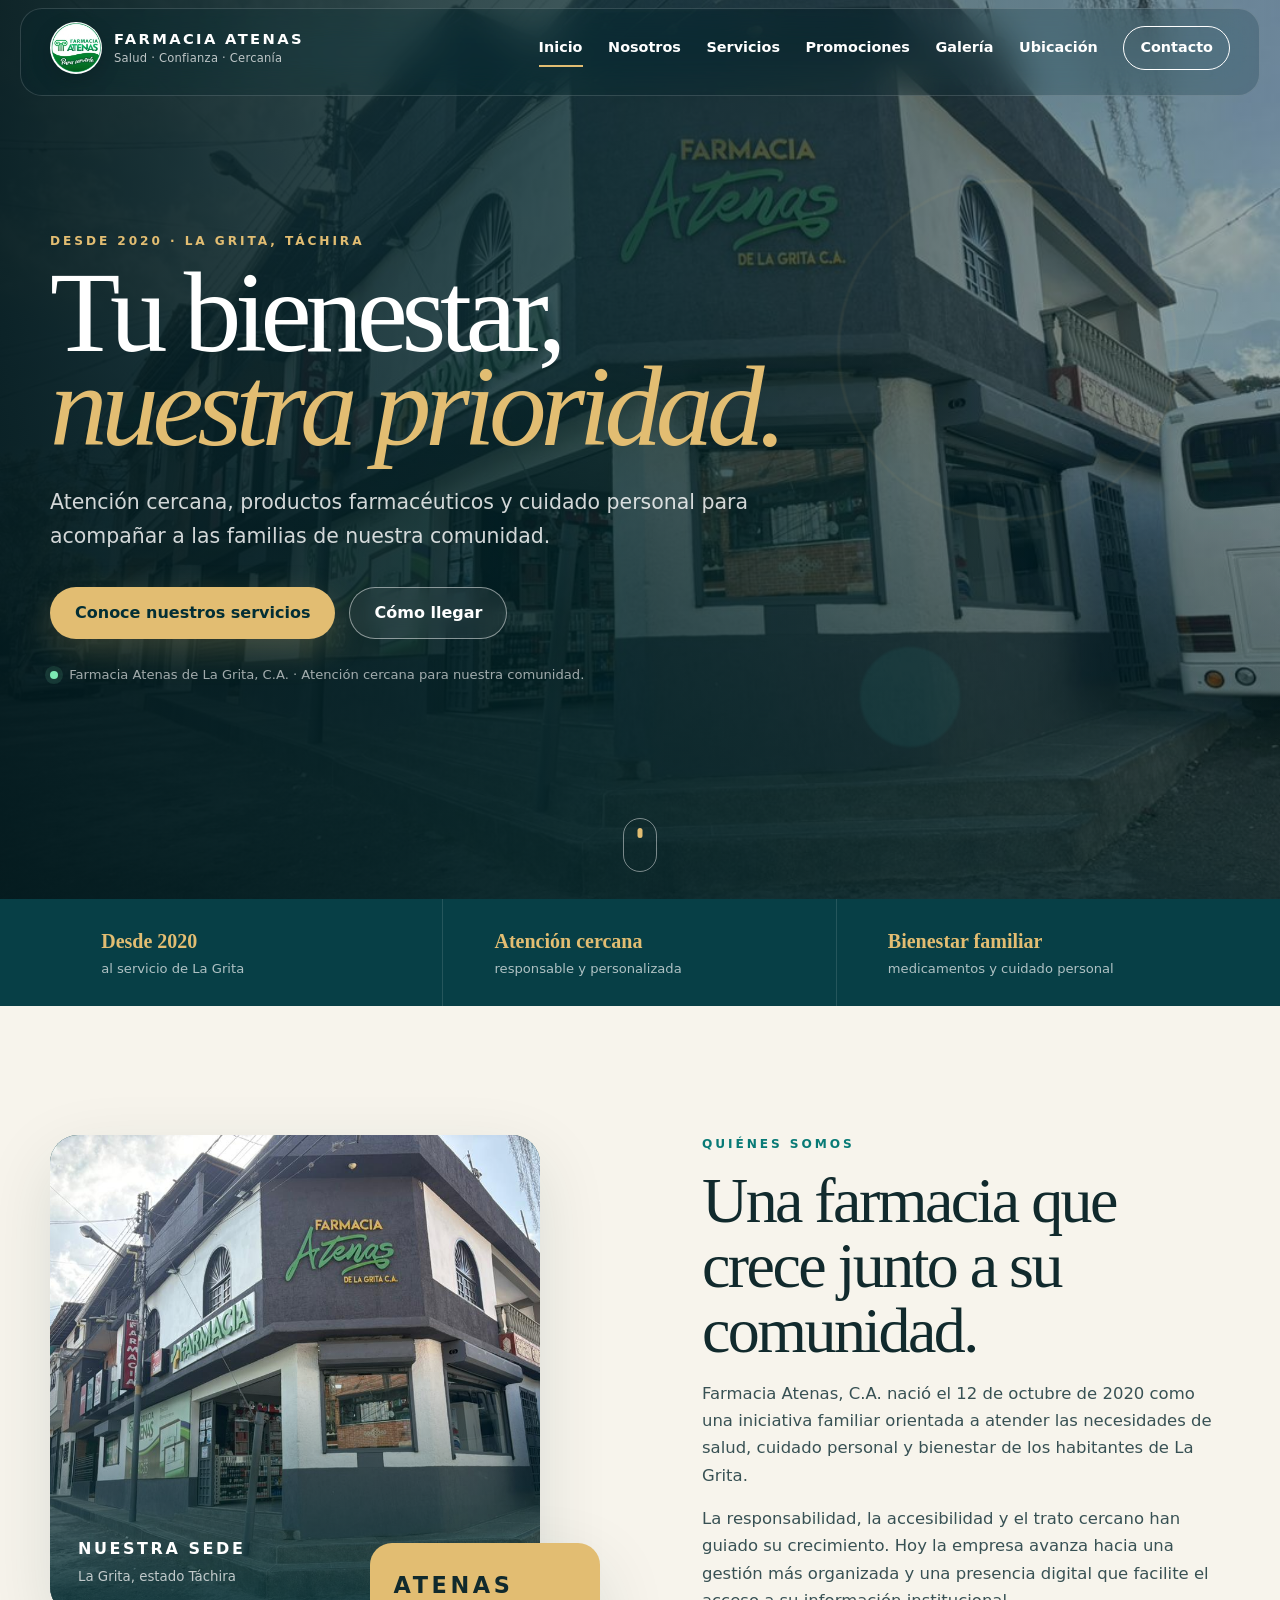
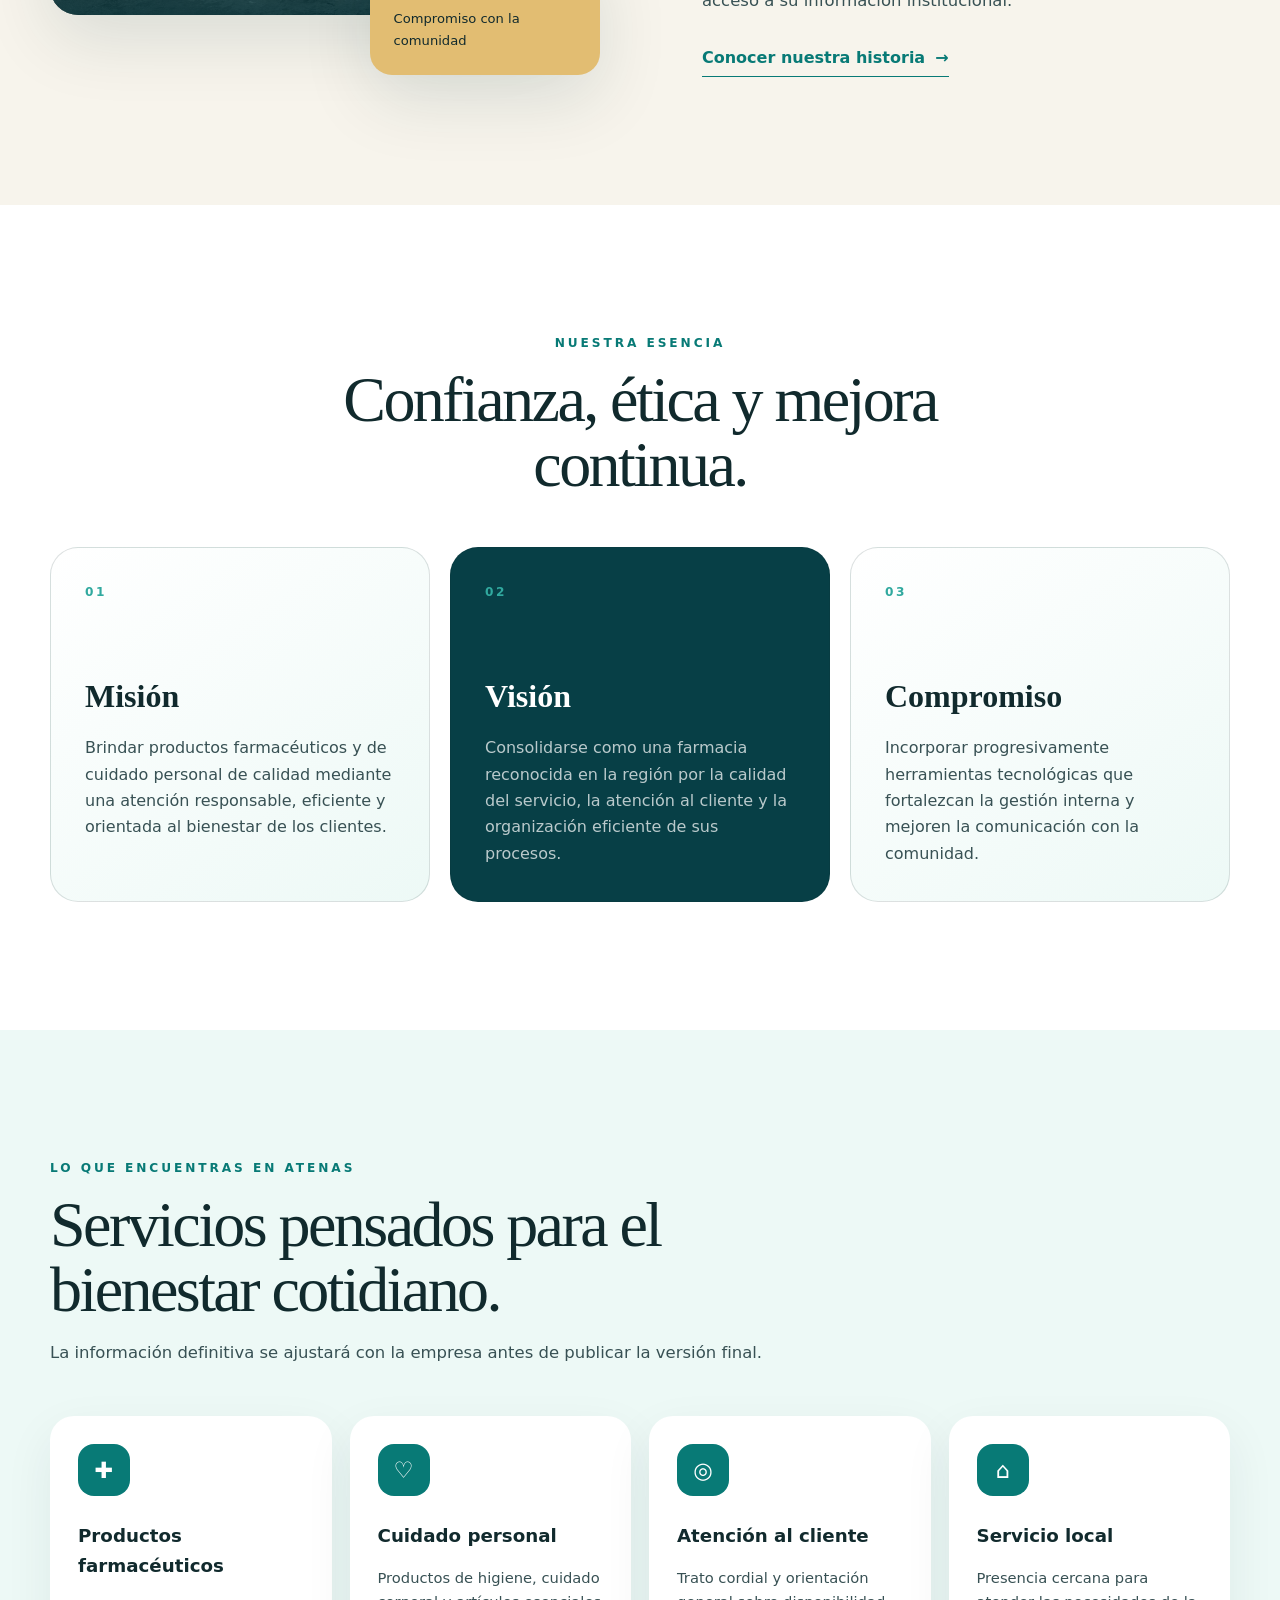
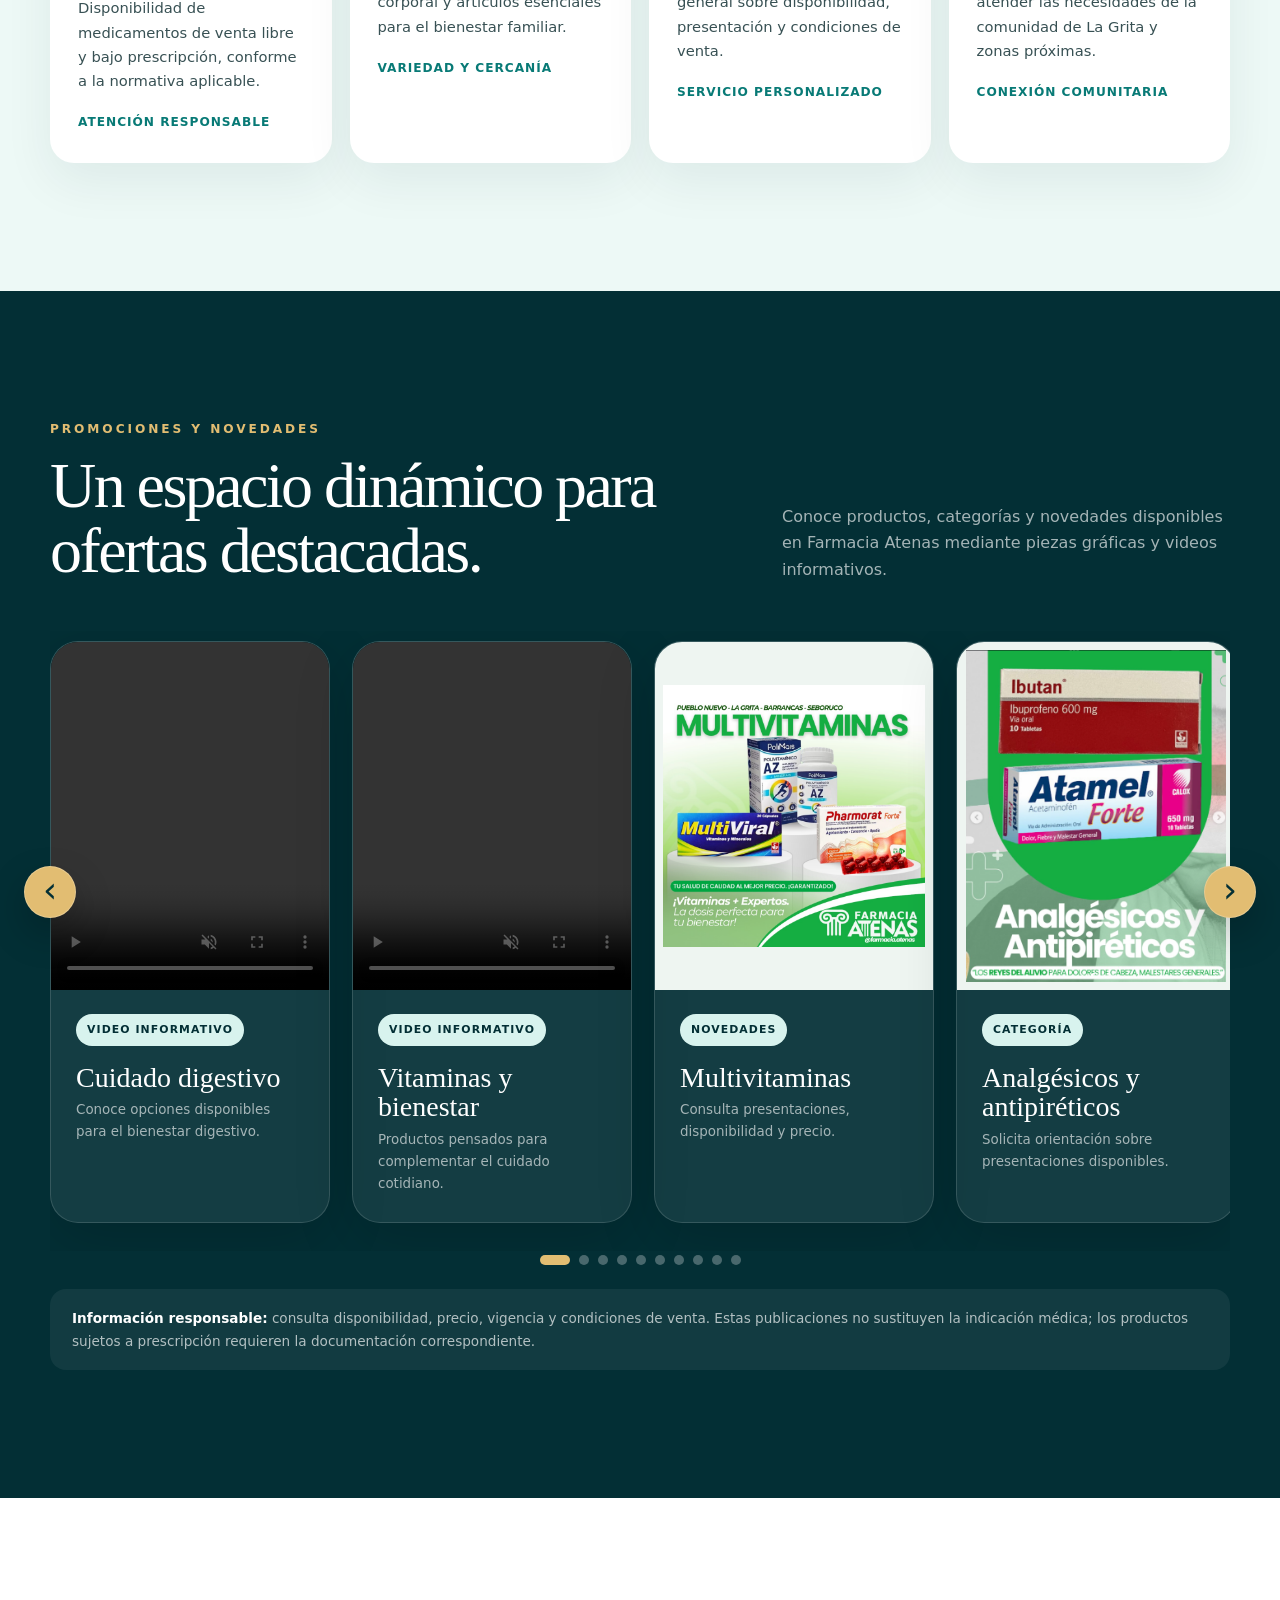
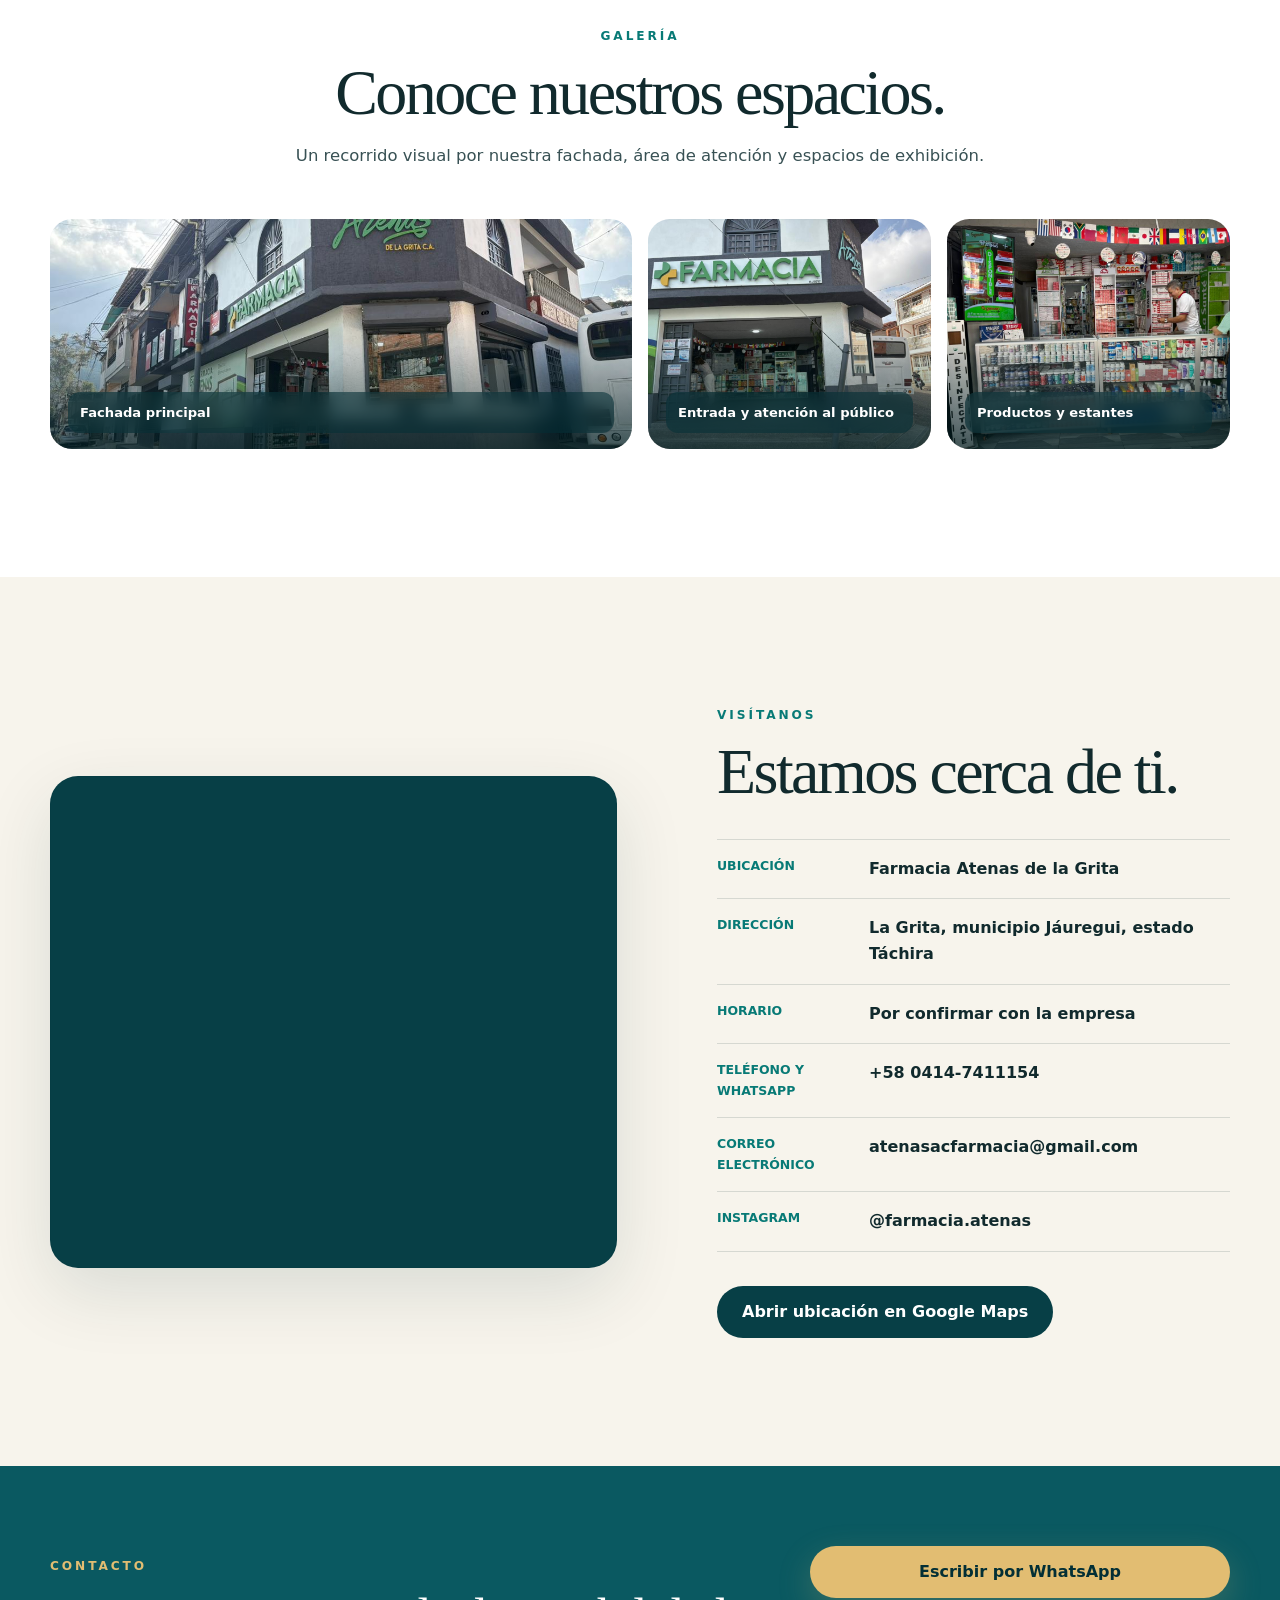
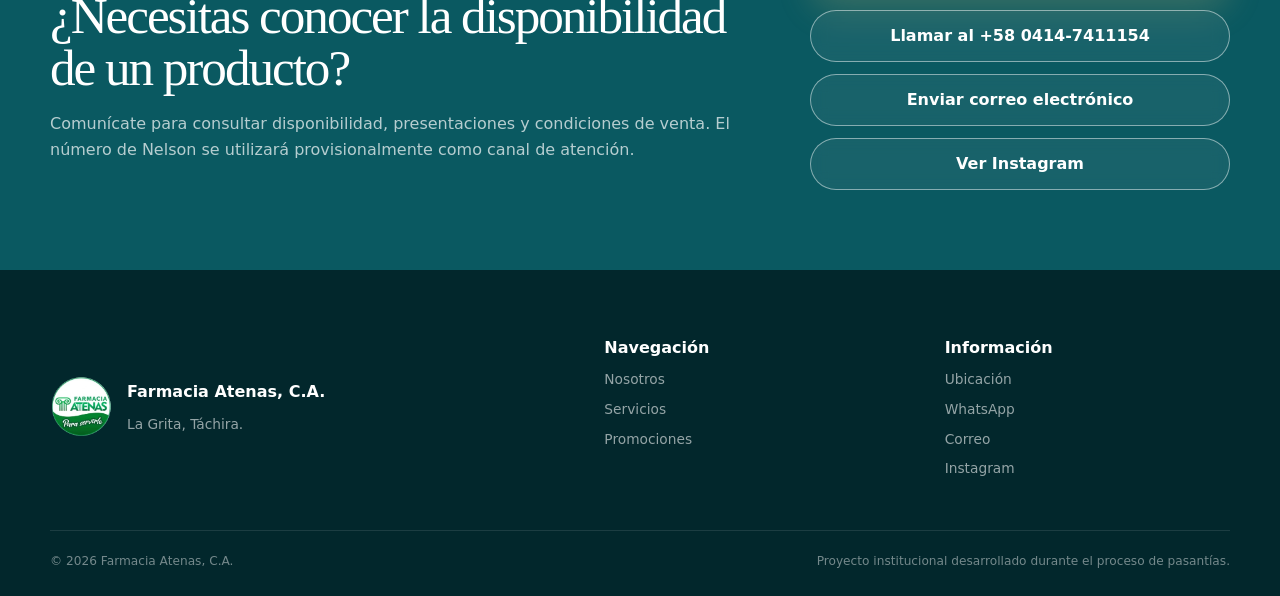
==== commit 7dc4830c: "Agregar mapa real e Instagram oficial" ====
--- a/index.html
+++ b/index.html
@@ -229,21 +229,29 @@
       <section class="section location" id="ubicacion">
         <div class="container location-grid">
           <div class="map-card reveal">
-            <div class="map-lines"></div>
-            <div class="map-pin" aria-hidden="true"><span>✚</span></div>
-            <p>Mapa provisional<br /><strong>La Grita, Táchira</strong></p>
+            <iframe
+              title="Ubicación de Farmacia Atenas de la Grita en Google Maps"
+              src="https://www.google.com/maps/embed?pb=!1m18!1m12!1m3!1d3949.6864094492944!2d-71.99129492550877!3d8.133373102366097!2m3!1f0!2f0!3f0!3m2!1i1024!2i768!4f13.1!3m3!1m2!1s0x8e66810034fe5b73%3A0x98f2ed43206f0e6c!2sFarmacia%20Atenas%20de%20la%20Grita!5e0!3m2!1ses-419!2sus!4v1782346981728!5m2!1ses-419!2sus"
+              width="600"
+              height="450"
+              style="border:0;"
+              allowfullscreen=""
+              loading="lazy"
+              referrerpolicy="strict-origin-when-cross-origin"
+            ></iframe>
           </div>
           <div class="section-copy reveal">
             <p class="eyebrow dark">VISÍTANOS</p>
             <h2>Estamos cerca de ti.</h2>
             <div class="contact-list">
-              <div><span>Ubicación</span><strong>La Grita, municipio Jáuregui, estado Táchira</strong></div>
-              <div><span>Dirección exacta</span><strong>Por confirmar con la empresa</strong></div>
+              <div><span>Ubicación</span><strong>Farmacia Atenas de la Grita</strong></div>
+              <div><span>Dirección</span><strong>La Grita, municipio Jáuregui, estado Táchira</strong></div>
               <div><span>Horario</span><strong>Por confirmar con la empresa</strong></div>
               <div><span>Teléfono y WhatsApp</span><strong>+58 0414-7411154</strong></div>
               <div><span>Correo electrónico</span><strong>atenasacfarmacia@gmail.com</strong></div>
+              <div><span>Instagram</span><strong>@farmacia.atenas</strong></div>
             </div>
-            <a class="button button-dark" href="https://www.google.com/maps/search/?api=1&query=La+Grita+Tachira" target="_blank" rel="noopener noreferrer">Abrir ubicación general</a>
+            <a class="button button-dark" href="https://www.google.com/maps/search/?api=1&query=Farmacia+Atenas+de+la+Grita" target="_blank" rel="noopener noreferrer">Abrir ubicación en Google Maps</a>
           </div>
         </div>
       </section>
@@ -259,6 +267,7 @@
             <a class="button button-primary" href="https://wa.me/584147411154?text=Hola%20Farmacia%20Atenas%2C%20deseo%20consultar%20la%20disponibilidad%20de%20un%20producto." target="_blank" rel="noopener noreferrer">Escribir por WhatsApp</a>
             <a class="button button-ghost" href="tel:+584147411154">Llamar al +58 0414-7411154</a>
             <a class="button button-ghost" href="mailto:atenasacfarmacia@gmail.com">Enviar correo electrónico</a>
+            <a class="button button-ghost" href="https://www.instagram.com/farmacia.atenas/" target="_blank" rel="noopener noreferrer">Ver Instagram</a>
           </div>
         </div>
       </section>
@@ -276,7 +285,7 @@
         </div>
         <div>
           <strong>Información</strong>
-          <a href="#ubicacion">Ubicación</a><a href="https://wa.me/584147411154" target="_blank" rel="noopener noreferrer">WhatsApp</a><a href="mailto:atenasacfarmacia@gmail.com">Correo</a>
+          <a href="#ubicacion">Ubicación</a><a href="https://wa.me/584147411154" target="_blank" rel="noopener noreferrer">WhatsApp</a><a href="mailto:atenasacfarmacia@gmail.com">Correo</a><a href="https://www.instagram.com/farmacia.atenas/" target="_blank" rel="noopener noreferrer">Instagram</a>
         </div>
       </div>
       <div class="container footer-bottom">
--- a/css/styles.css
+++ b/css/styles.css
@@ -275,7 +275,8 @@
 
 .location { background: var(--cream); }
 .location-grid { display: grid; grid-template-columns: 1.05fr .95fr; gap: clamp(50px, 8vw, 100px); align-items: center; }
-.map-card { position: relative; min-height: 490px; display: grid; place-items: center; overflow: hidden; border-radius: var(--radius); color: var(--white); background: var(--green-900); box-shadow: var(--shadow); }
+.map-card { position: relative; min-height: 490px; display: grid; place-items: center; overflow: hidden; border: 1px solid rgba(3, 47, 53, .1); border-radius: var(--radius); color: var(--white); background: var(--green-900); box-shadow: var(--shadow); }
+.map-card iframe { width: 100%; height: 100%; min-height: 490px; border: 0; filter: saturate(.95) contrast(1.02); }
 .map-lines { position: absolute; inset: 0; opacity: .18; background-image: linear-gradient(30deg, transparent 45%, #fff 46%, #fff 47%, transparent 48%), linear-gradient(-35deg, transparent 58%, #fff 59%, #fff 60%, transparent 61%); background-size: 120px 90px, 180px 130px; }
 .map-pin { position: relative; width: 90px; height: 90px; display: grid; place-items: center; border-radius: 50% 50% 50% 0; transform: rotate(-45deg); color: var(--green-950); background: var(--gold); box-shadow: 0 20px 45px rgba(0, 0, 0, .25); }
 .map-pin span { transform: rotate(45deg); font-size: 2rem; }
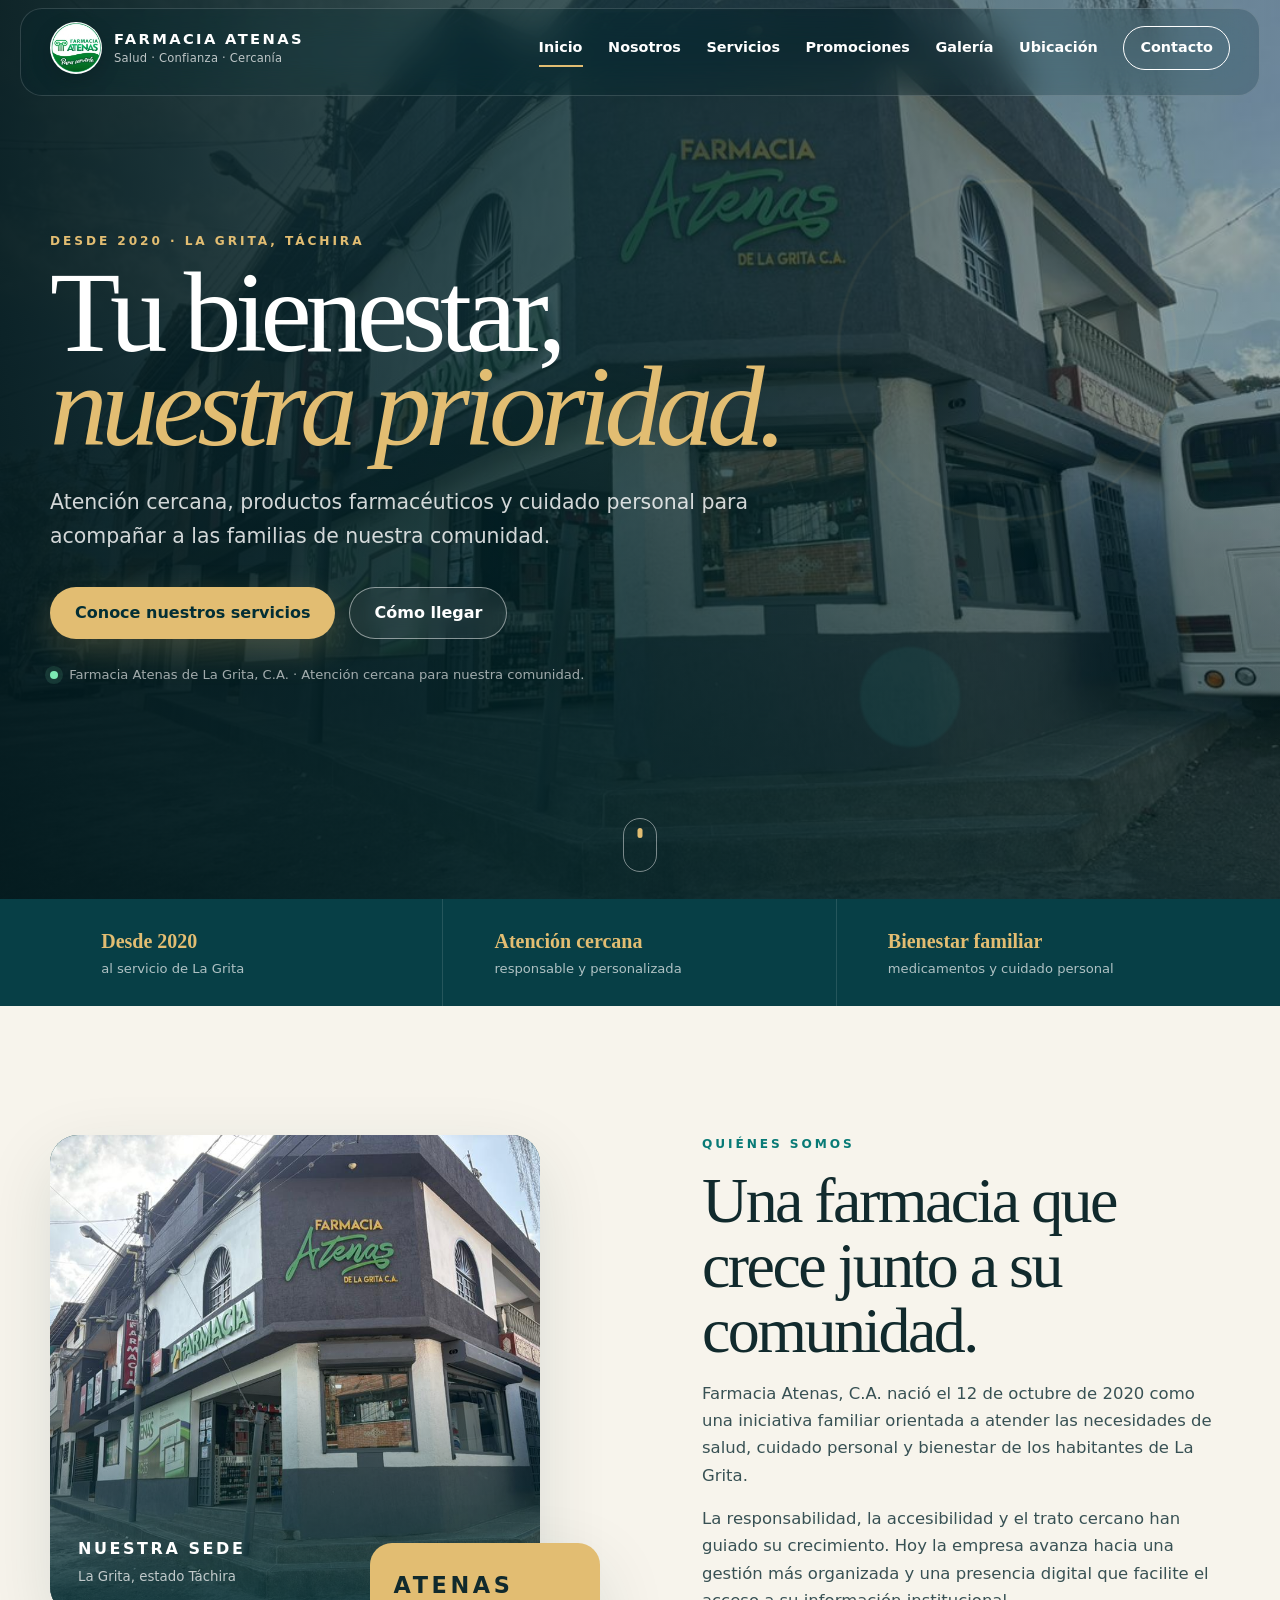
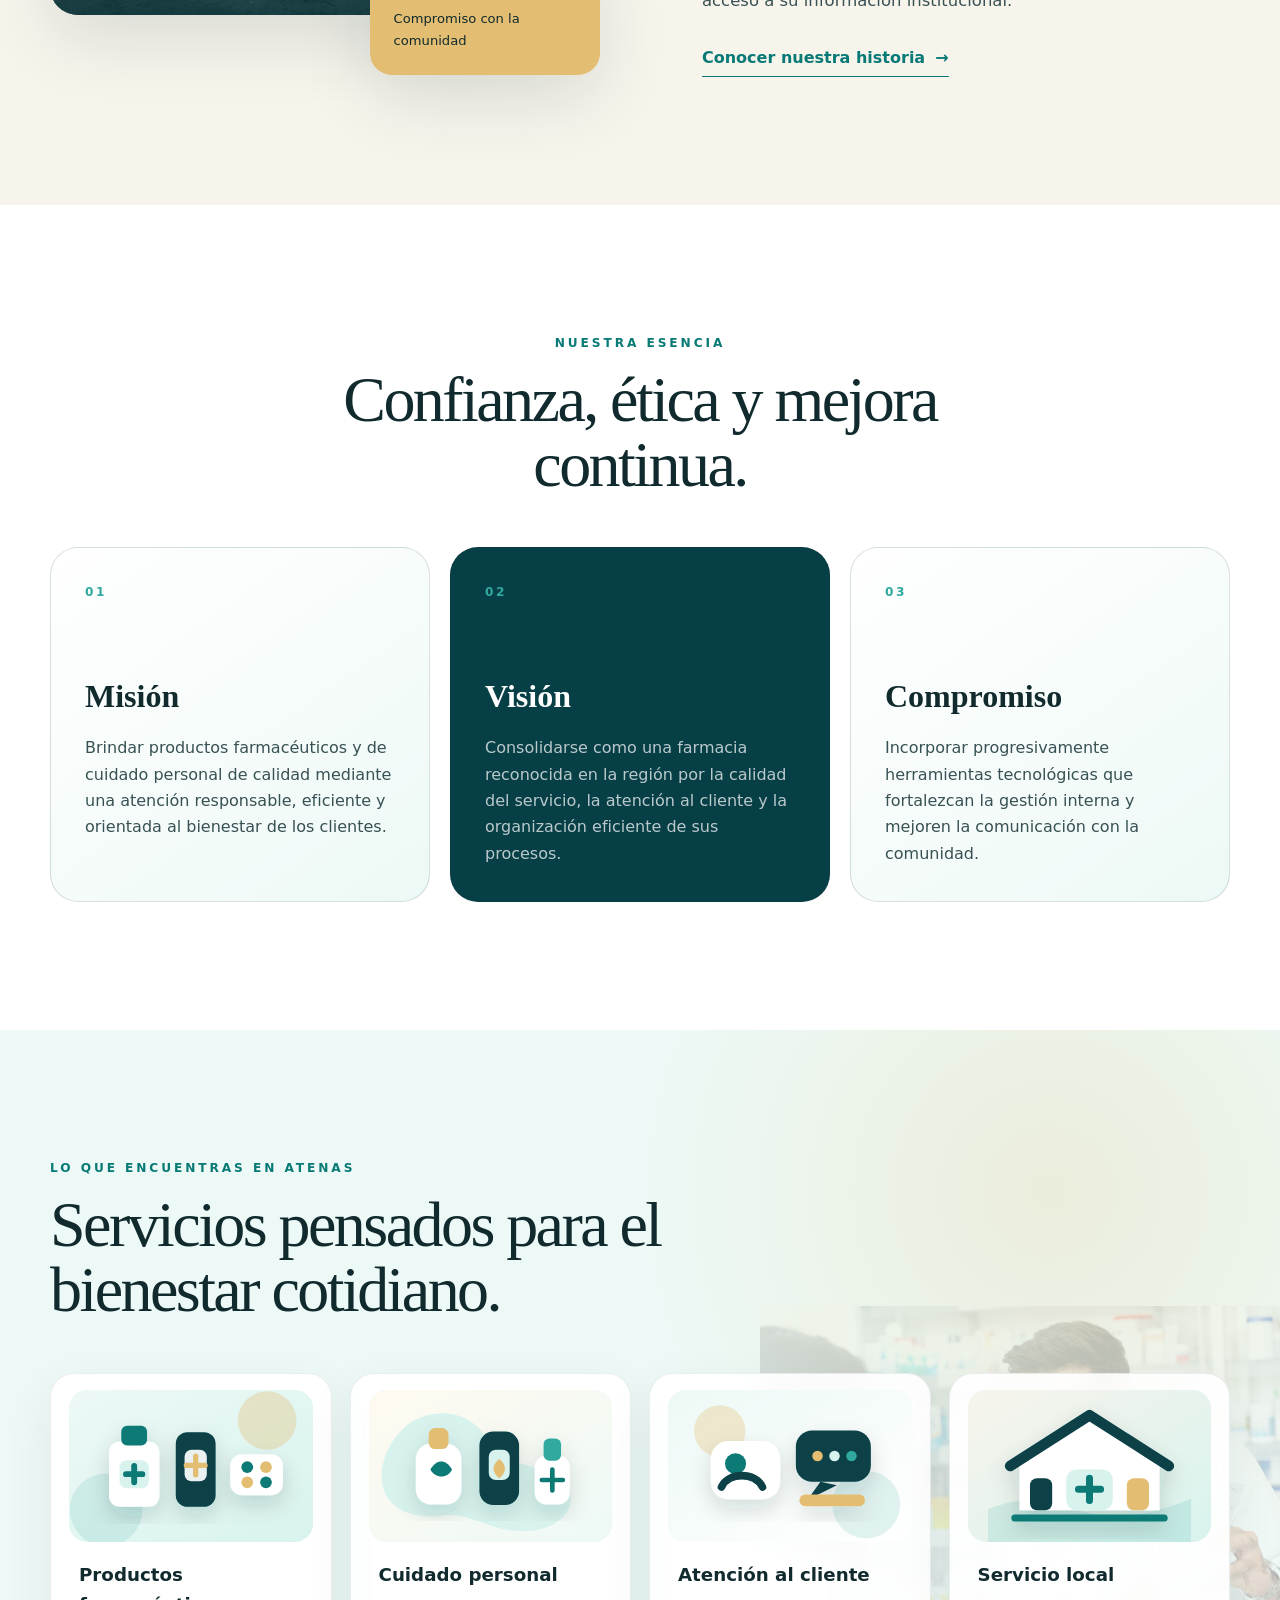
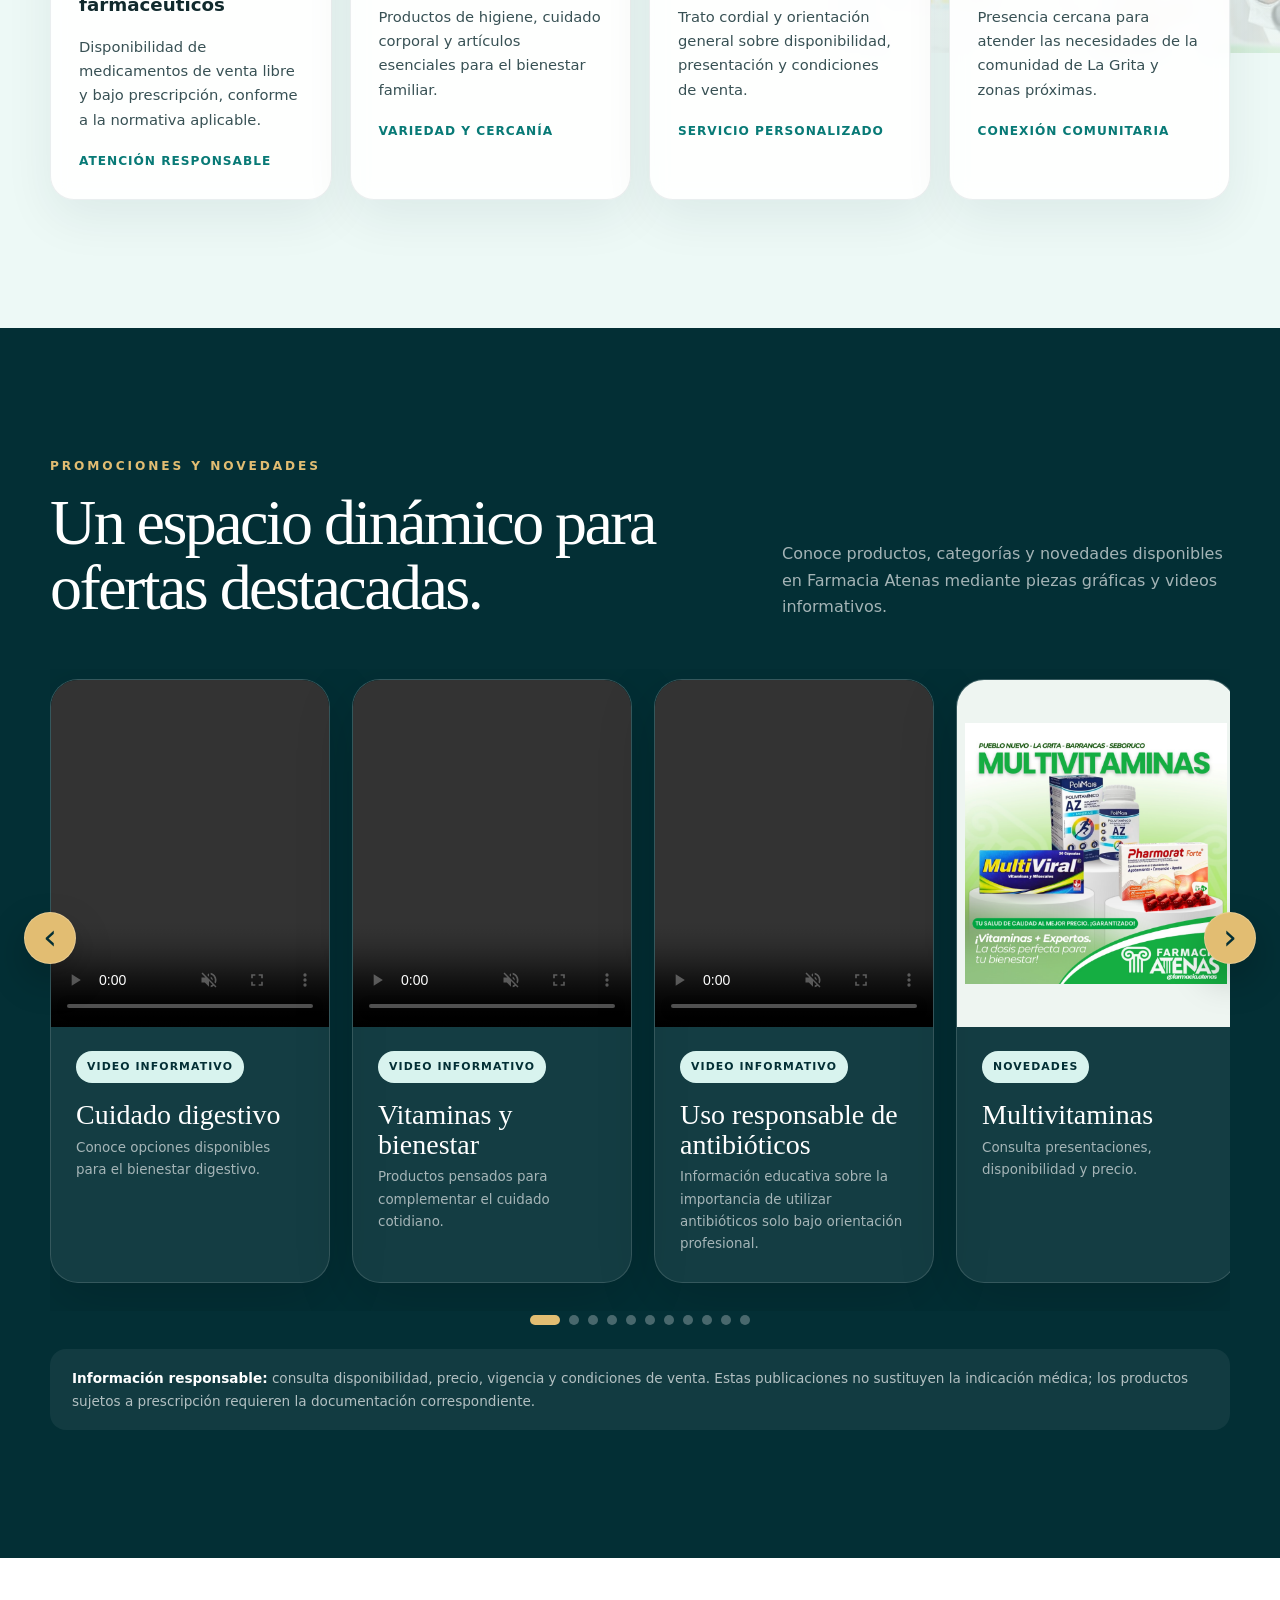
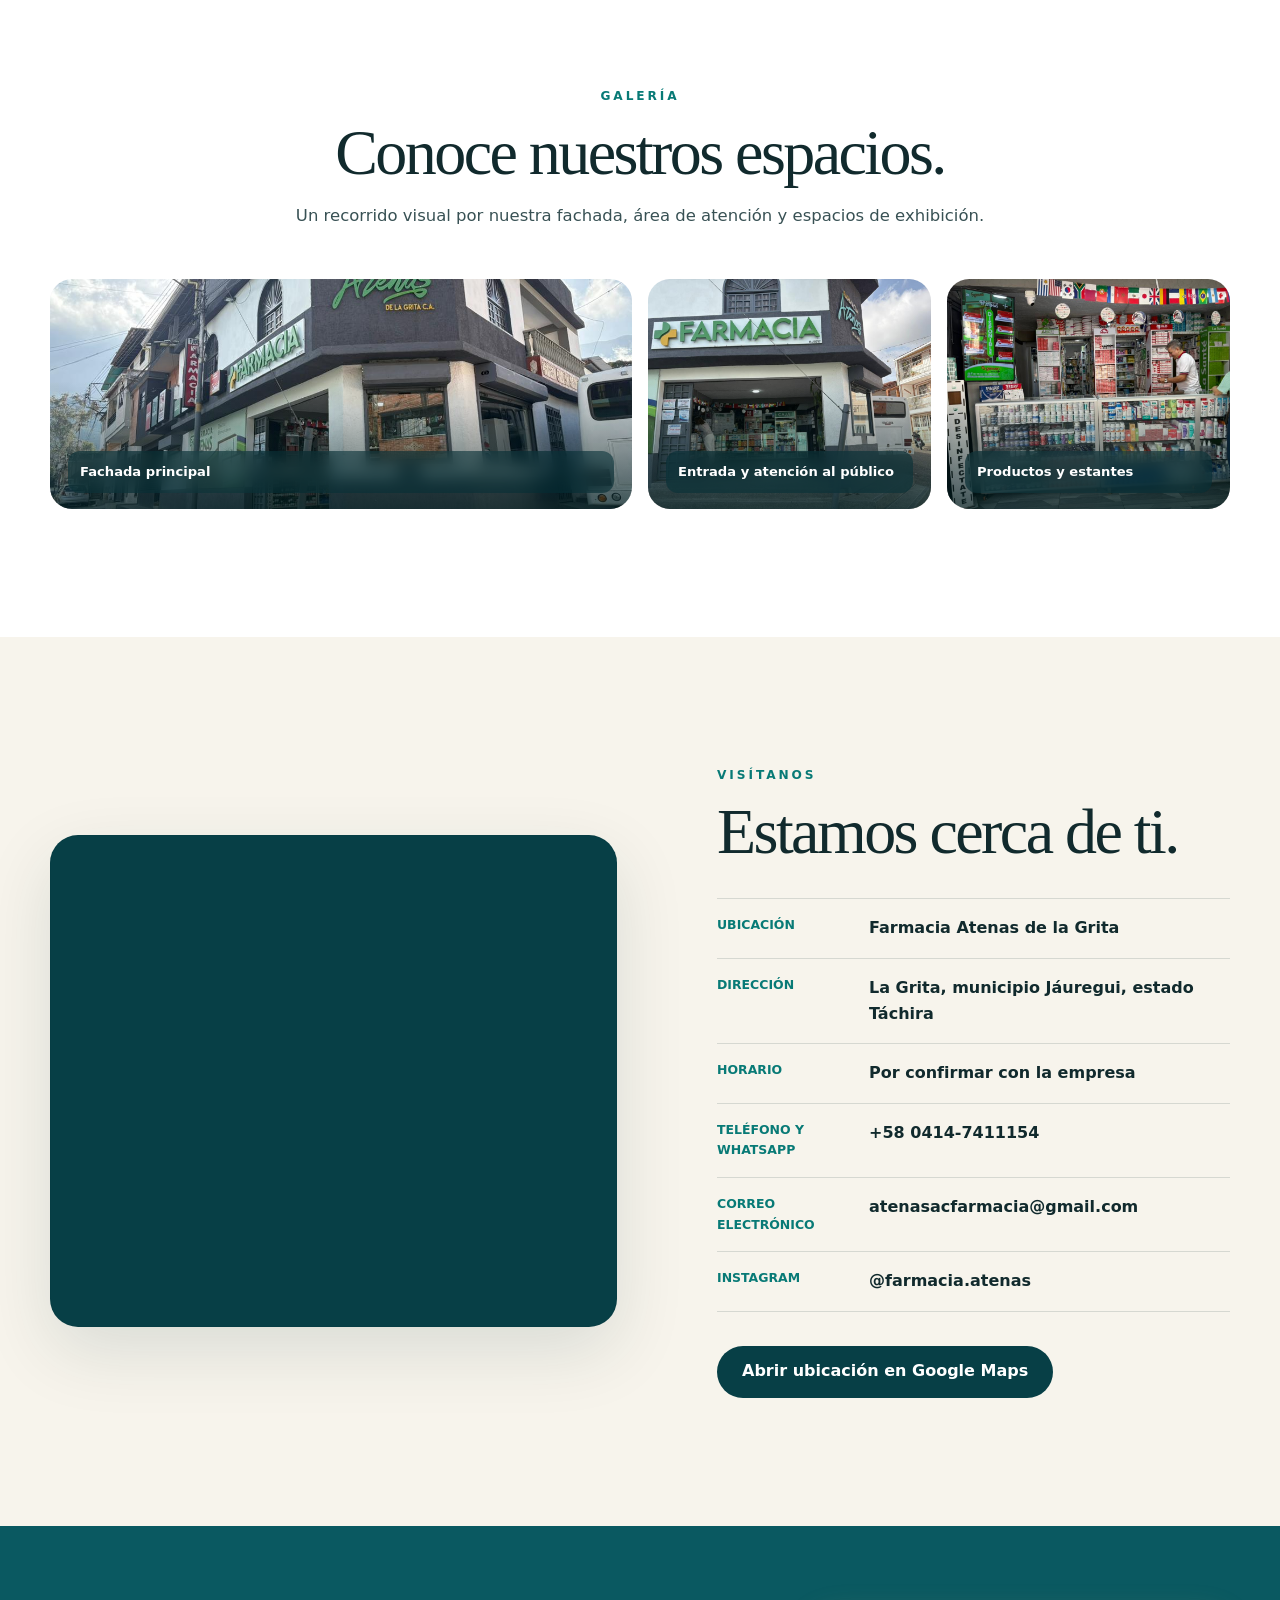
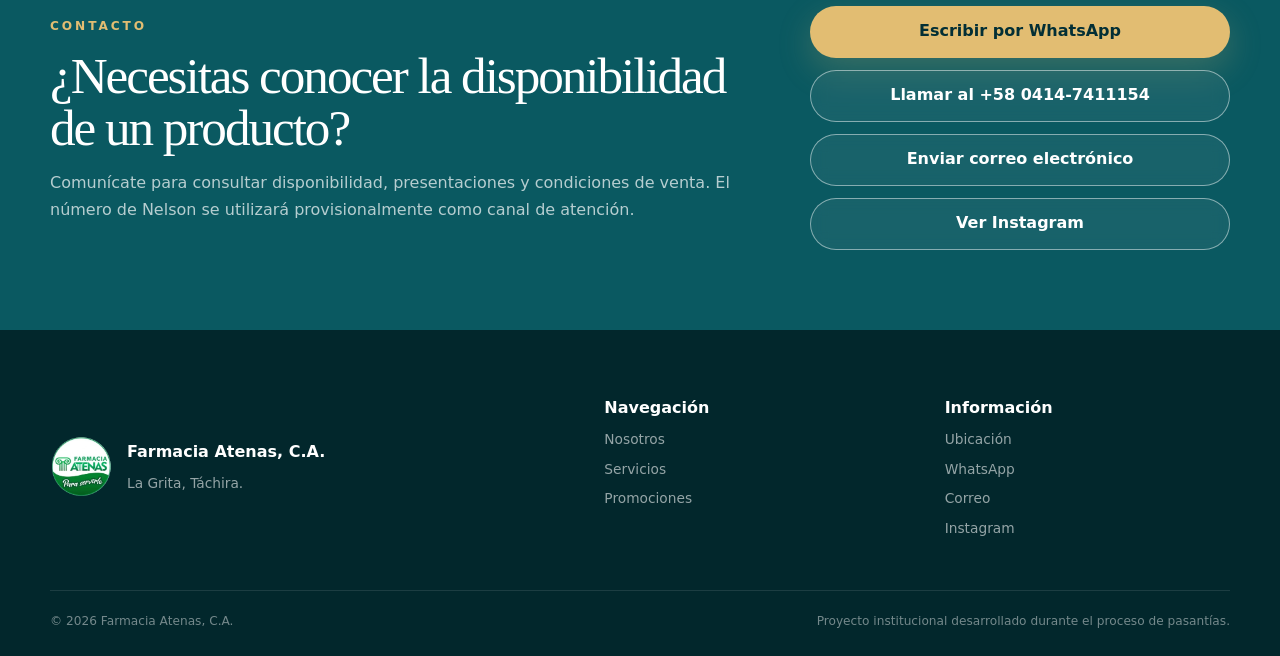
==== commit 583c5199: "Mejorar tarjetas de servicios con ilustraciones" ====
--- a/index.html
+++ b/index.html
@@ -140,30 +140,29 @@
           <div class="section-heading reveal">
             <p class="eyebrow dark">LO QUE ENCUENTRAS EN ATENAS</p>
             <h2>Servicios pensados para el bienestar cotidiano.</h2>
-            <p>La información definitiva se ajustará con la empresa antes de publicar la versión final.</p>
           </div>
 
           <div class="service-grid">
             <article class="service-card reveal">
-              <div class="service-icon" aria-hidden="true">✚</div>
+              <img class="service-image" src="assets/servicio-productos.svg" alt="Ilustración de productos farmacéuticos" loading="lazy" />
               <h3>Productos farmacéuticos</h3>
               <p>Disponibilidad de medicamentos de venta libre y bajo prescripción, conforme a la normativa aplicable.</p>
               <span>Atención responsable</span>
             </article>
             <article class="service-card reveal">
-              <div class="service-icon" aria-hidden="true">♡</div>
+              <img class="service-image" src="assets/servicio-cuidado.svg" alt="Ilustración de productos de cuidado personal" loading="lazy" />
               <h3>Cuidado personal</h3>
               <p>Productos de higiene, cuidado corporal y artículos esenciales para el bienestar familiar.</p>
               <span>Variedad y cercanía</span>
             </article>
             <article class="service-card reveal">
-              <div class="service-icon" aria-hidden="true">◎</div>
+              <img class="service-image" src="assets/servicio-atencion.svg" alt="Ilustración de atención al cliente" loading="lazy" />
               <h3>Atención al cliente</h3>
               <p>Trato cordial y orientación general sobre disponibilidad, presentación y condiciones de venta.</p>
               <span>Servicio personalizado</span>
             </article>
             <article class="service-card reveal">
-              <div class="service-icon" aria-hidden="true">⌂</div>
+              <img class="service-image" src="assets/servicio-local.svg" alt="Ilustración de servicio local en farmacia" loading="lazy" />
               <h3>Servicio local</h3>
               <p>Presencia cercana para atender las necesidades de la comunidad de La Grita y zonas próximas.</p>
               <span>Conexión comunitaria</span>
--- a/css/styles.css
+++ b/css/styles.css
@@ -150,14 +150,30 @@
 .value-card h3 { margin: 68px 0 12px; font-family: Georgia, serif; font-size: 2rem; }
 .value-card p { margin: 0; color: var(--ink-soft); }
 
-.services { background: var(--mint-soft); }
+.services {
+  position: relative;
+  overflow: hidden;
+  background:
+    linear-gradient(90deg, rgba(237, 249, 246, .97) 0%, rgba(237, 249, 246, .92) 48%, rgba(237, 249, 246, .72) 100%),
+    url("../assets/contribucio%CC%81n_del_farmaceutico.jpg") right center / min(42vw, 520px) auto no-repeat,
+    var(--mint-soft);
+}
+.services::before {
+  content: "";
+  position: absolute;
+  inset: 0;
+  background: radial-gradient(circle at 82% 18%, rgba(226, 189, 114, .2), transparent 32%);
+  pointer-events: none;
+}
+.services .container { position: relative; z-index: 1; }
 .service-grid { display: grid; grid-template-columns: repeat(4, 1fr); gap: 18px; }
-.service-card { padding: 28px; border-radius: 24px; background: var(--white); box-shadow: 0 18px 50px rgba(3, 47, 53, .07); transition: transform .25s ease, box-shadow .25s ease; }
+.service-card { padding: 16px 18px 26px; overflow: hidden; border: 1px solid rgba(3, 47, 53, .08); border-radius: 24px; background: rgba(255, 255, 255, .9); box-shadow: 0 18px 50px rgba(3, 47, 53, .07); backdrop-filter: blur(8px); transition: transform .25s ease, box-shadow .25s ease; }
 .service-card:hover { transform: translateY(-8px); box-shadow: var(--shadow); }
-.service-icon { width: 52px; height: 52px; display: grid; place-items: center; border-radius: 16px; color: var(--white); background: var(--green-700); font-size: 1.4rem; }
-.service-card h3 { margin: 25px 0 10px; font-size: 1.14rem; }
+.service-image { width: 100%; aspect-ratio: 16 / 10; margin-bottom: 18px; border-radius: 18px; object-fit: cover; background: var(--mint-soft); }
+.service-card h3 { margin: 0 10px 10px; font-size: 1.14rem; }
 .service-card p { color: var(--ink-soft); font-size: .92rem; }
-.service-card span { color: var(--green-700); font-size: .76rem; font-weight: 850; letter-spacing: .08em; text-transform: uppercase; }
+.service-card p, .service-card span { margin-left: 10px; margin-right: 10px; }
+.service-card span { display: inline-flex; color: var(--green-700); font-size: .76rem; font-weight: 850; letter-spacing: .08em; text-transform: uppercase; }
 
 .promotions { color: var(--white); background: var(--green-950); }
 .promo-heading { display: grid; grid-template-columns: 1.2fr .8fr; gap: 60px; align-items: end; margin-bottom: 48px; }
@@ -336,6 +352,7 @@
   .hero-content { padding-top: 130px; }
   .trust-grid, .split-layout, .promo-heading, .location-grid, .contact-cta-inner { grid-template-columns: 1fr; }
   .trust-grid div { border-right: 0; border-bottom: 1px solid rgba(255, 255, 255, .12); }
+  .services { background-size: min(70vw, 430px) auto; background-position: right top; }
   .about-visual { min-height: 430px; }
   .values-grid { grid-template-columns: 1fr; }
   .value-card { min-height: auto; }
@@ -359,6 +376,7 @@
   .brand strong { font-size: .76rem; }
   .hero-actions, .contact-actions { align-items: stretch; flex-direction: column; }
   .hero-actions .button { width: 100%; }
+  .services { background-image: linear-gradient(rgba(237, 249, 246, .94), rgba(237, 249, 246, .94)), url("../assets/contribucio%CC%81n_del_farmaceutico.jpg"); background-size: 92vw auto; background-position: center 36px; }
   .service-grid, .gallery-grid { grid-template-columns: 1fr; }
   .promo-grid { grid-auto-columns: minmax(245px, 88%); }
   .promo-control { display: none; }
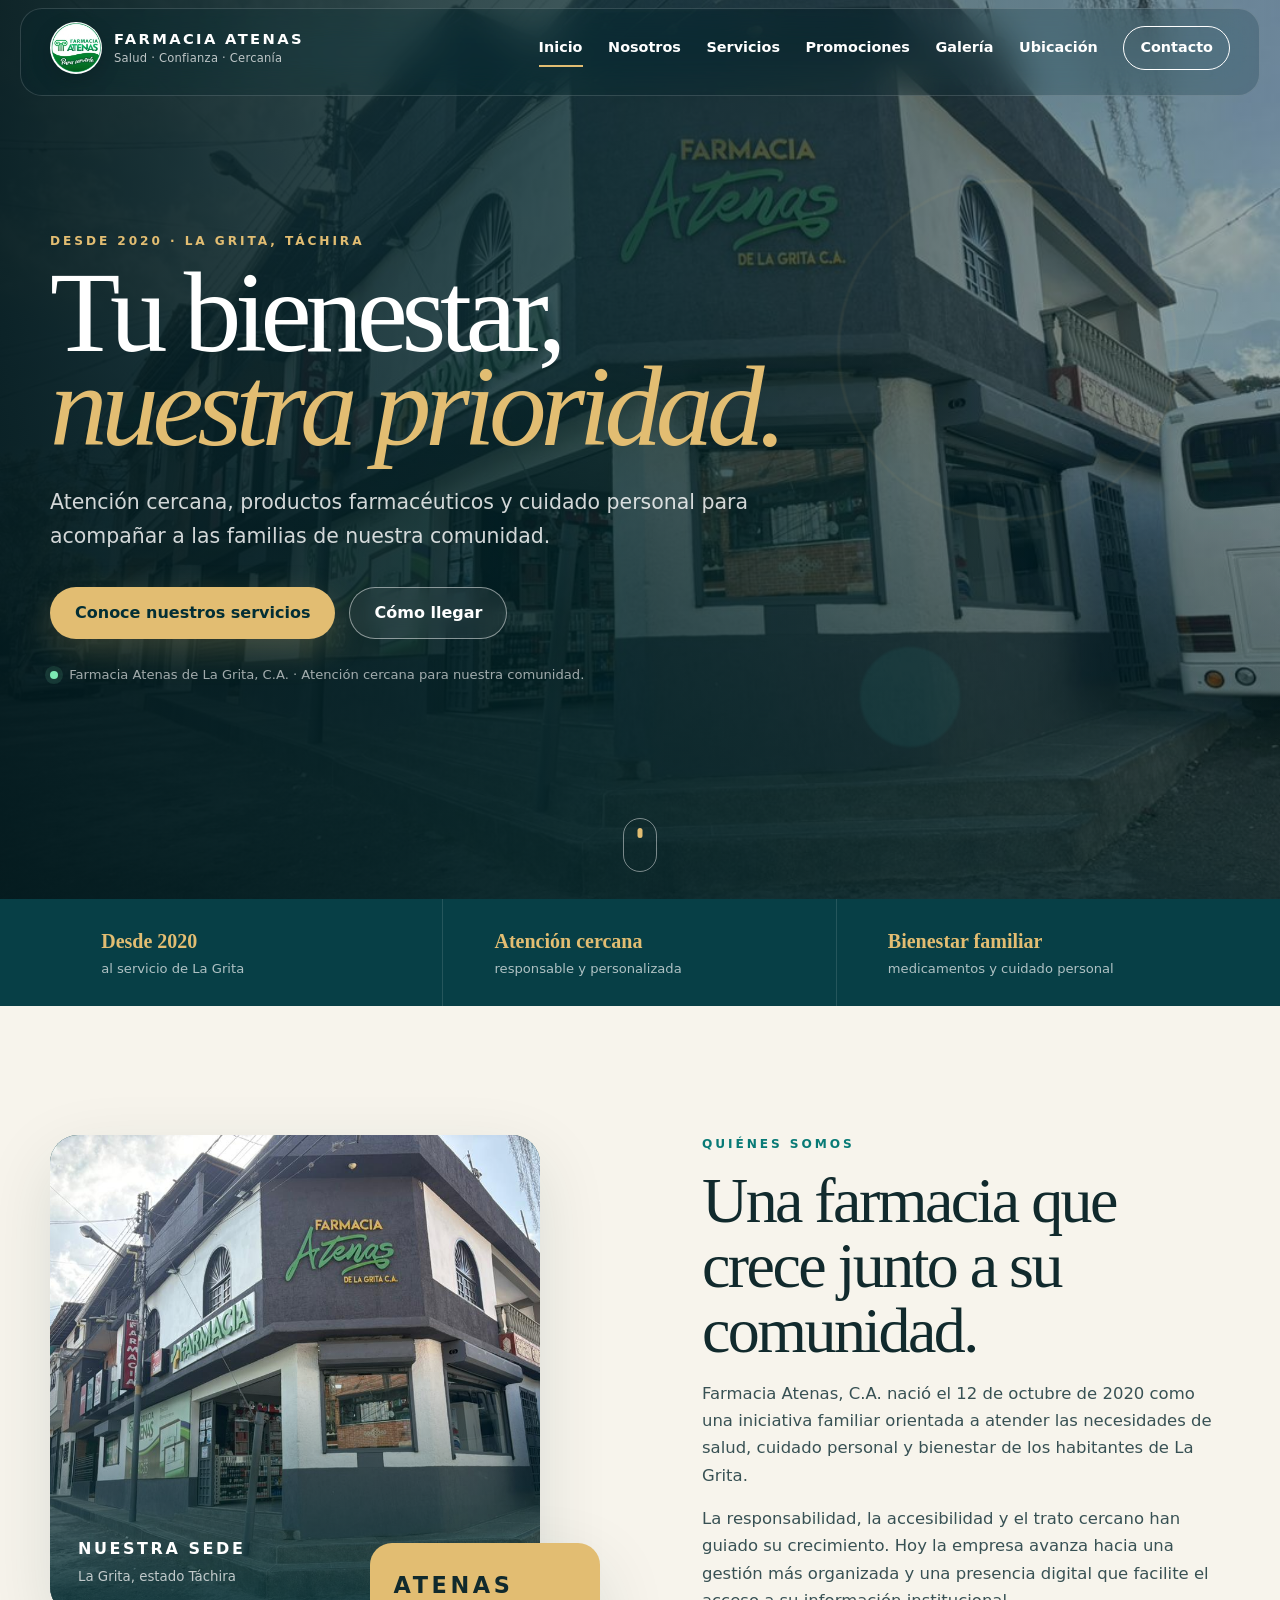
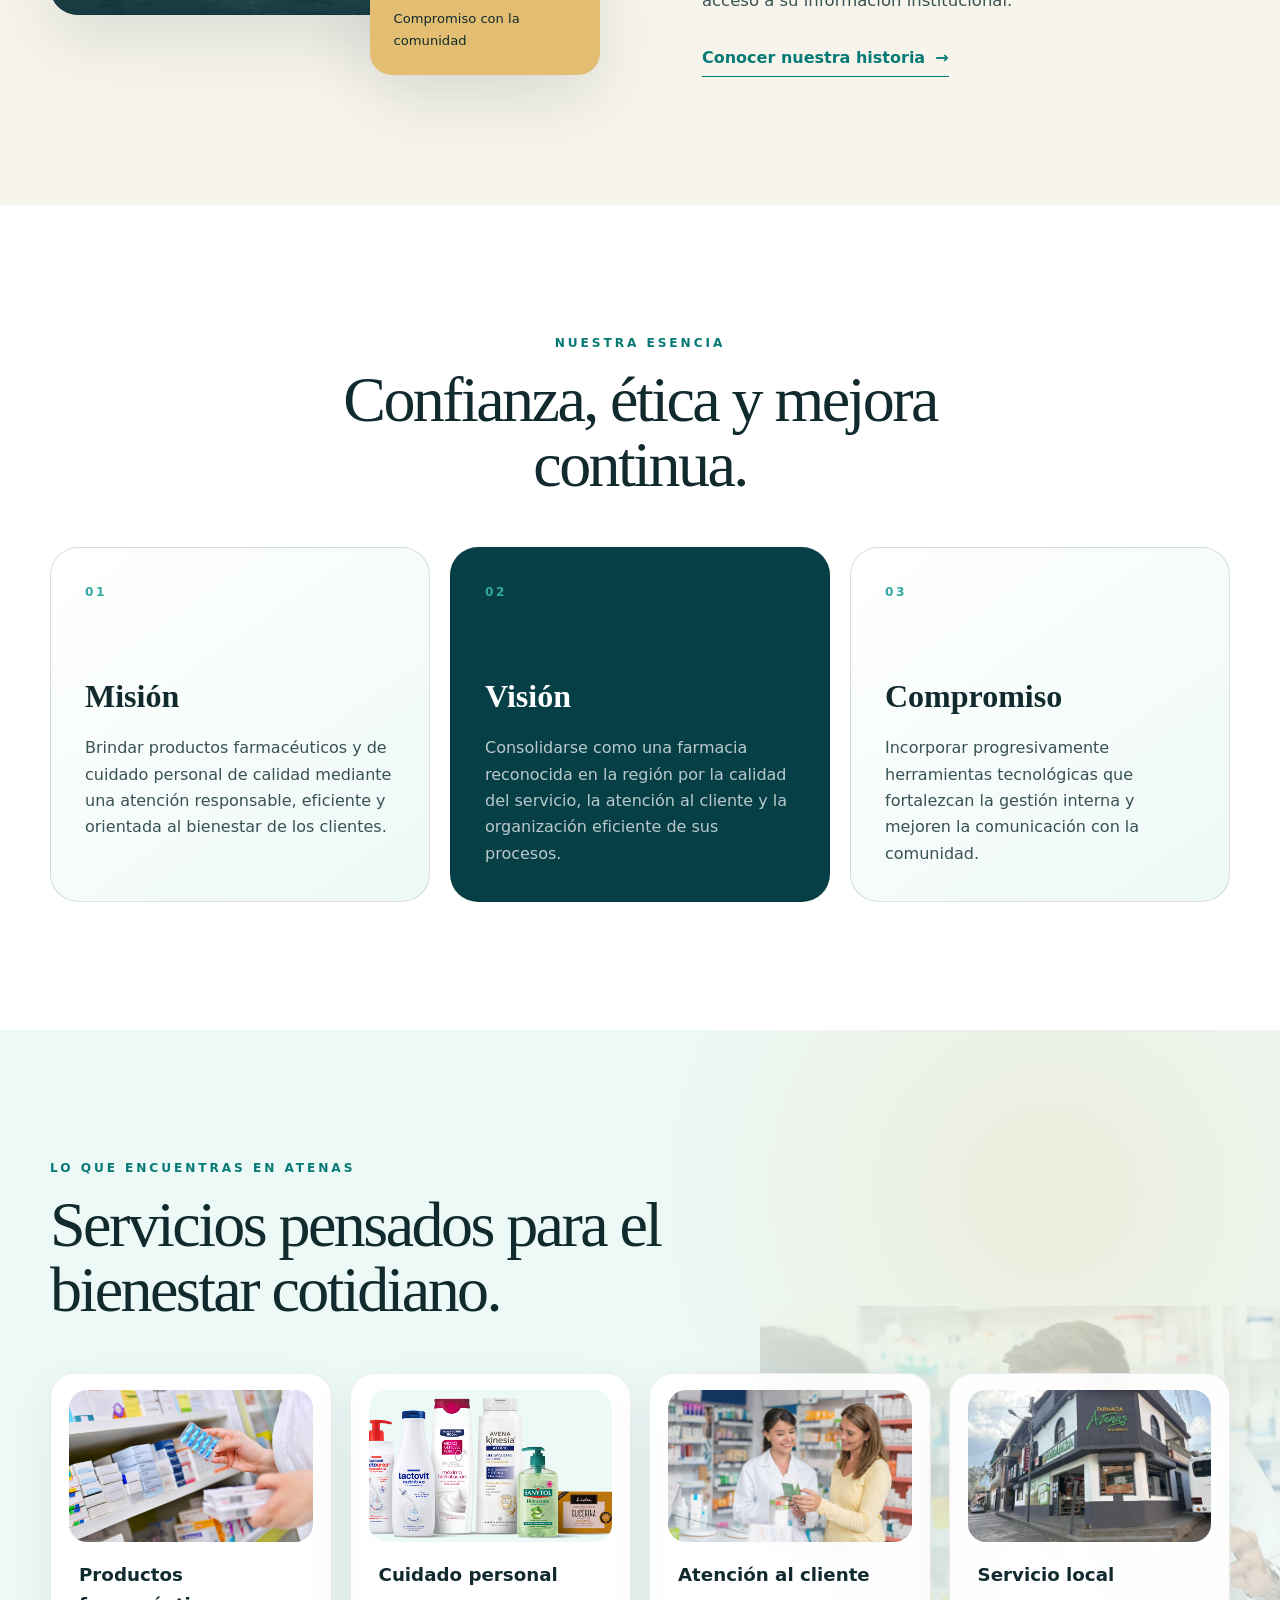
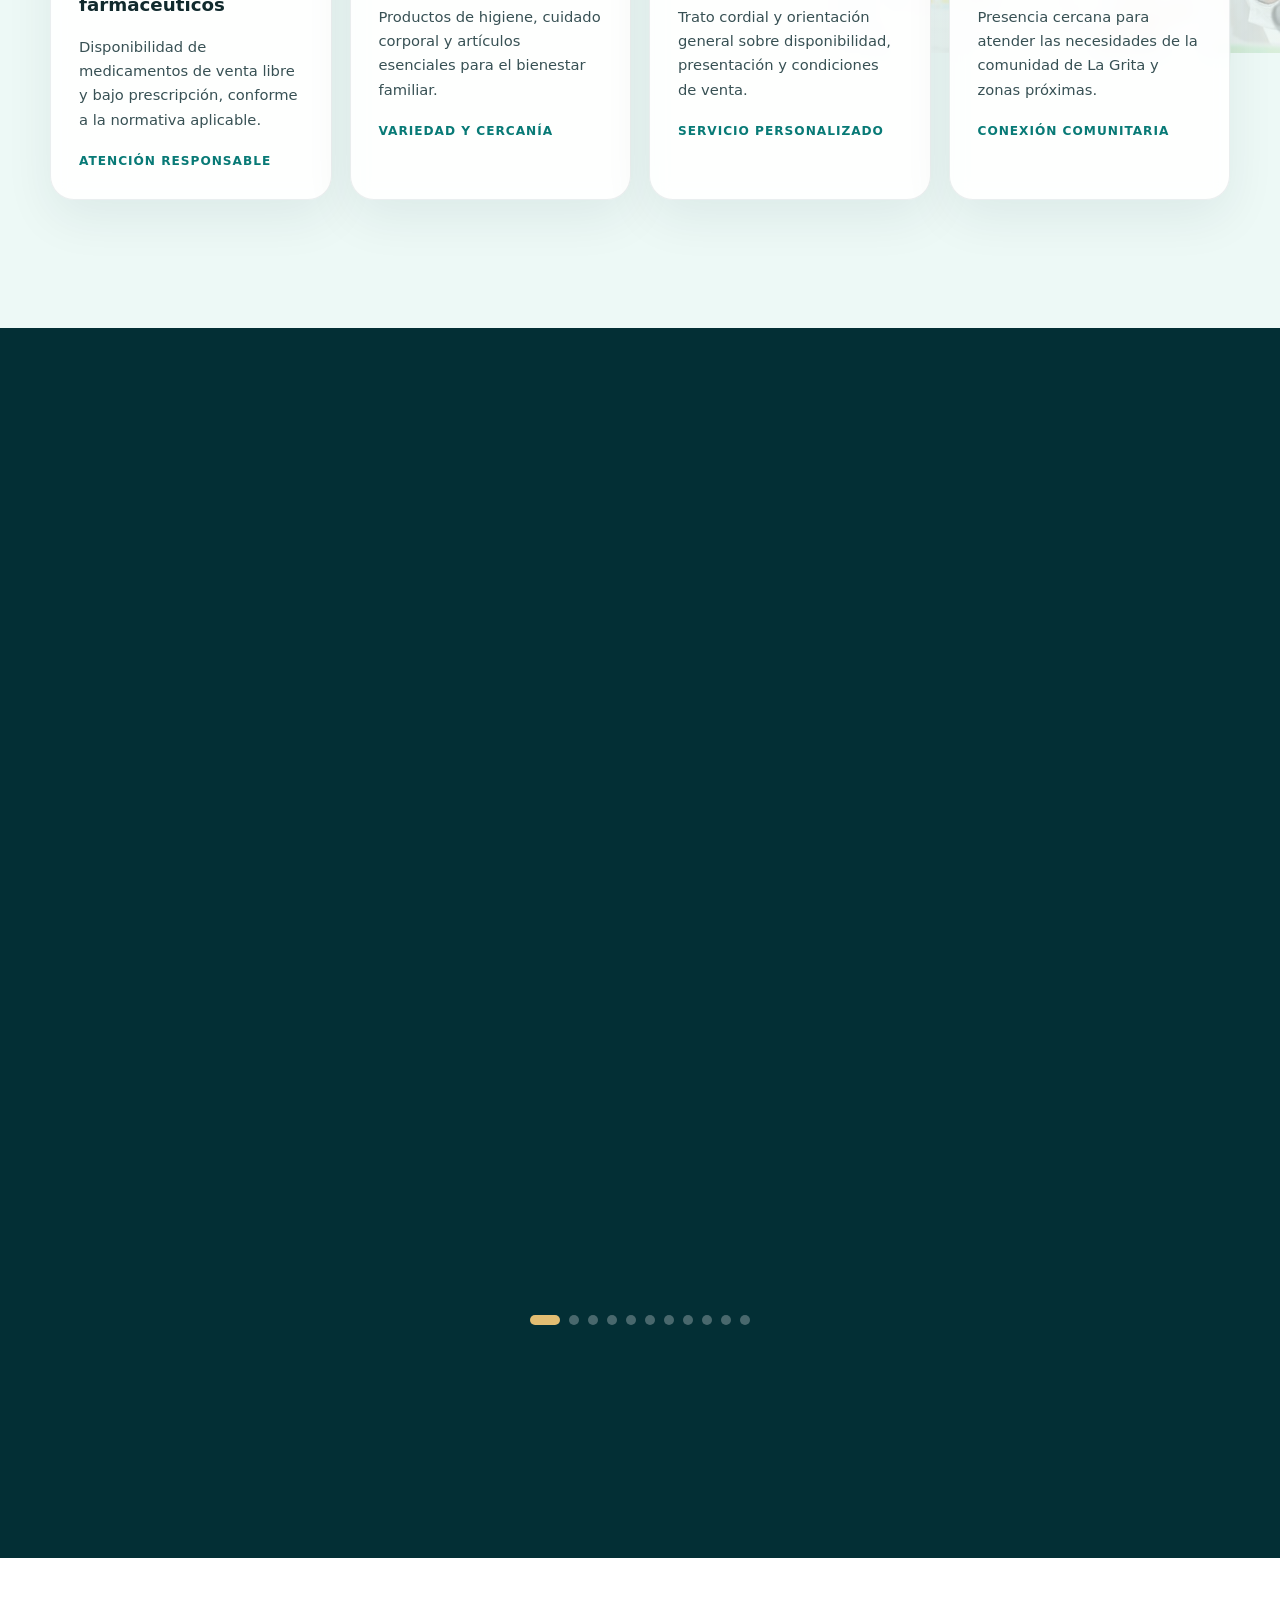
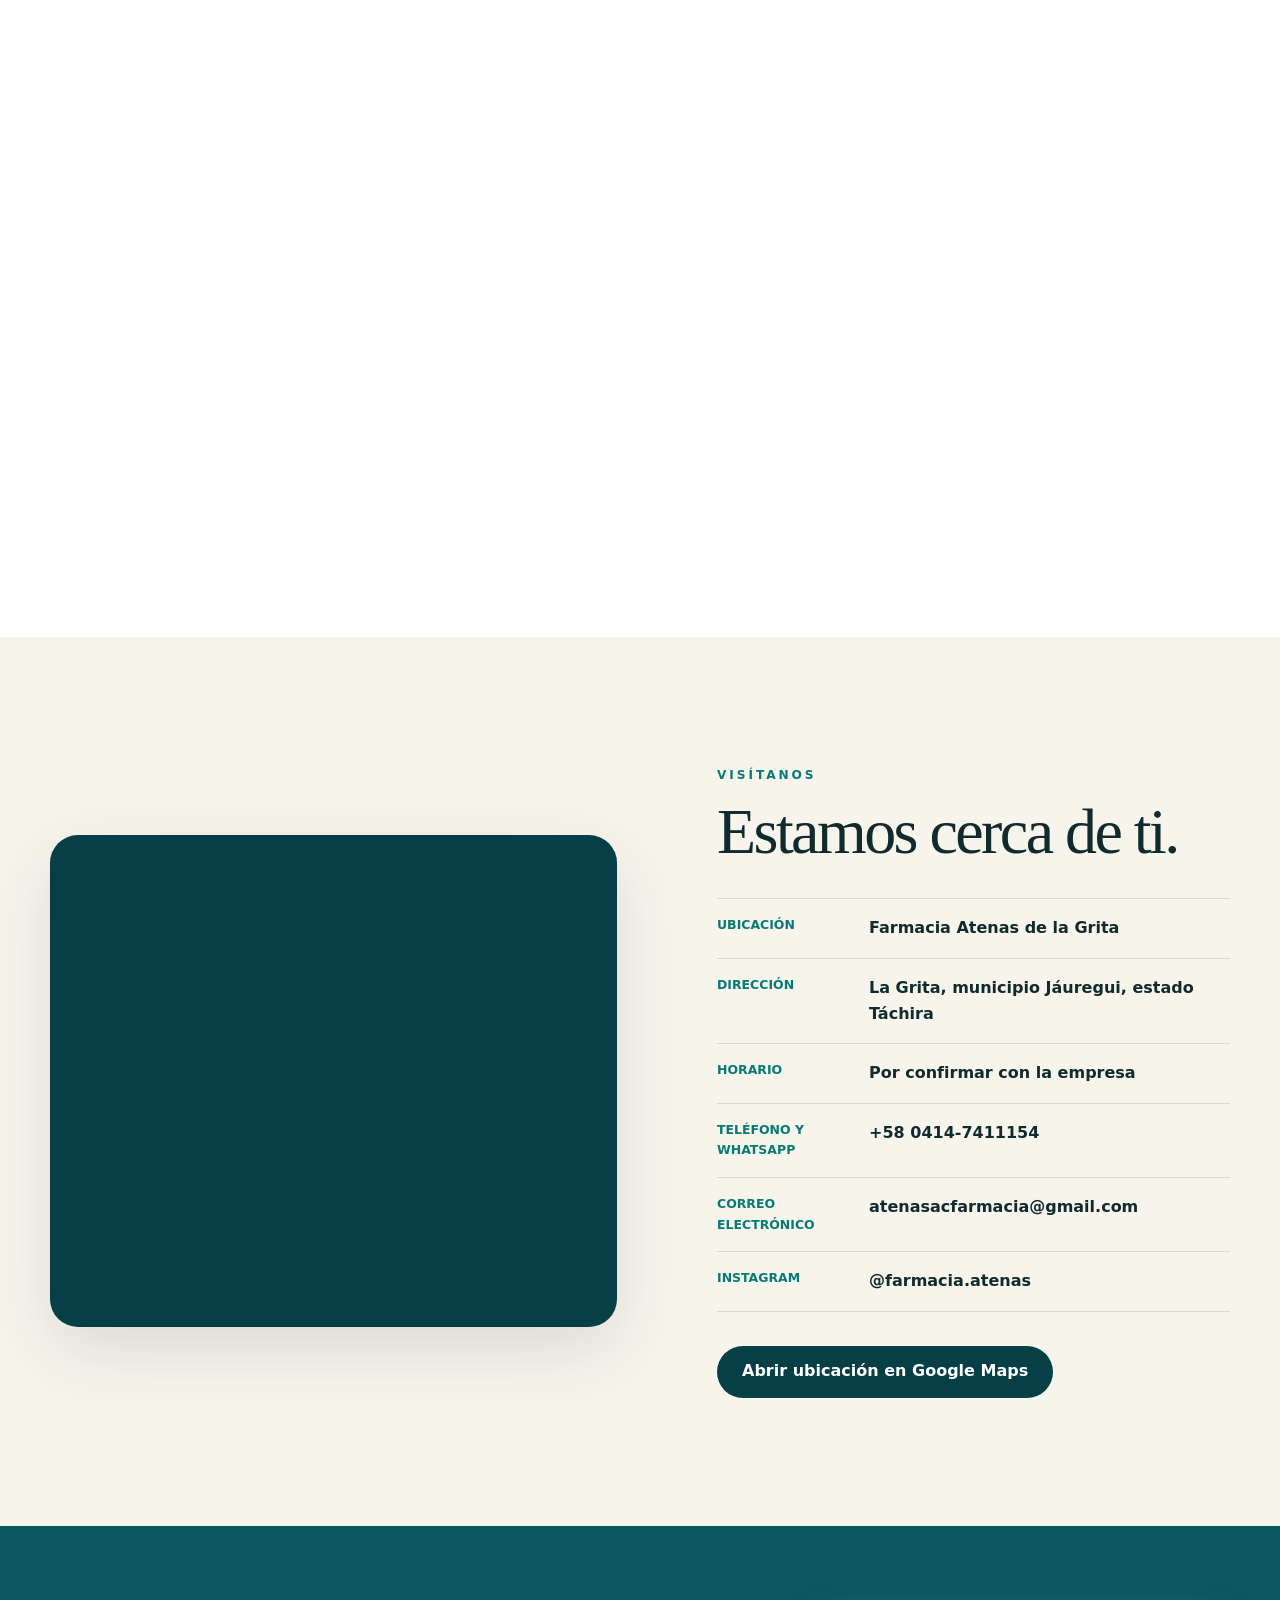
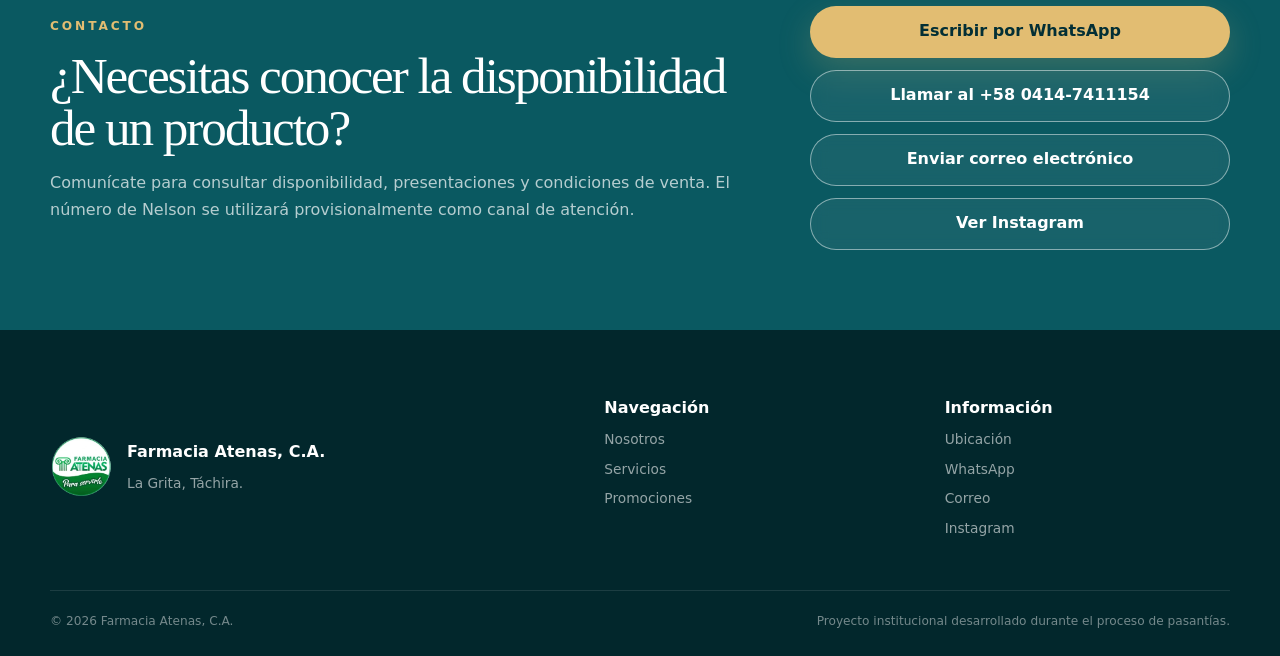
==== commit 79e5be8e: "Usar imagenes reales en servicios" ====
--- a/index.html
+++ b/index.html
@@ -144,25 +144,25 @@
 
           <div class="service-grid">
             <article class="service-card reveal">
-              <img class="service-image" src="assets/servicio-productos.svg" alt="Ilustración de productos farmacéuticos" loading="lazy" />
+              <img class="service-image" src="assets/Medicamentos.jpg" alt="Medicamentos y productos farmacéuticos disponibles" loading="lazy" />
               <h3>Productos farmacéuticos</h3>
               <p>Disponibilidad de medicamentos de venta libre y bajo prescripción, conforme a la normativa aplicable.</p>
               <span>Atención responsable</span>
             </article>
             <article class="service-card reveal">
-              <img class="service-image" src="assets/servicio-cuidado.svg" alt="Ilustración de productos de cuidado personal" loading="lazy" />
+              <img class="service-image" src="assets/cuidadopersonal.png" alt="Productos de cuidado personal" loading="lazy" />
               <h3>Cuidado personal</h3>
               <p>Productos de higiene, cuidado corporal y artículos esenciales para el bienestar familiar.</p>
               <span>Variedad y cercanía</span>
             </article>
             <article class="service-card reveal">
-              <img class="service-image" src="assets/servicio-atencion.svg" alt="Ilustración de atención al cliente" loading="lazy" />
+              <img class="service-image" src="assets/atencion.png" alt="Atención personalizada al cliente" loading="lazy" />
               <h3>Atención al cliente</h3>
               <p>Trato cordial y orientación general sobre disponibilidad, presentación y condiciones de venta.</p>
               <span>Servicio personalizado</span>
             </article>
             <article class="service-card reveal">
-              <img class="service-image" src="assets/servicio-local.svg" alt="Ilustración de servicio local en farmacia" loading="lazy" />
+              <img class="service-image" src="assets/FACHADA1.jpeg" alt="Fachada de Farmacia Atenas como servicio local" loading="lazy" />
               <h3>Servicio local</h3>
               <p>Presencia cercana para atender las necesidades de la comunidad de La Grita y zonas próximas.</p>
               <span>Conexión comunitaria</span>
